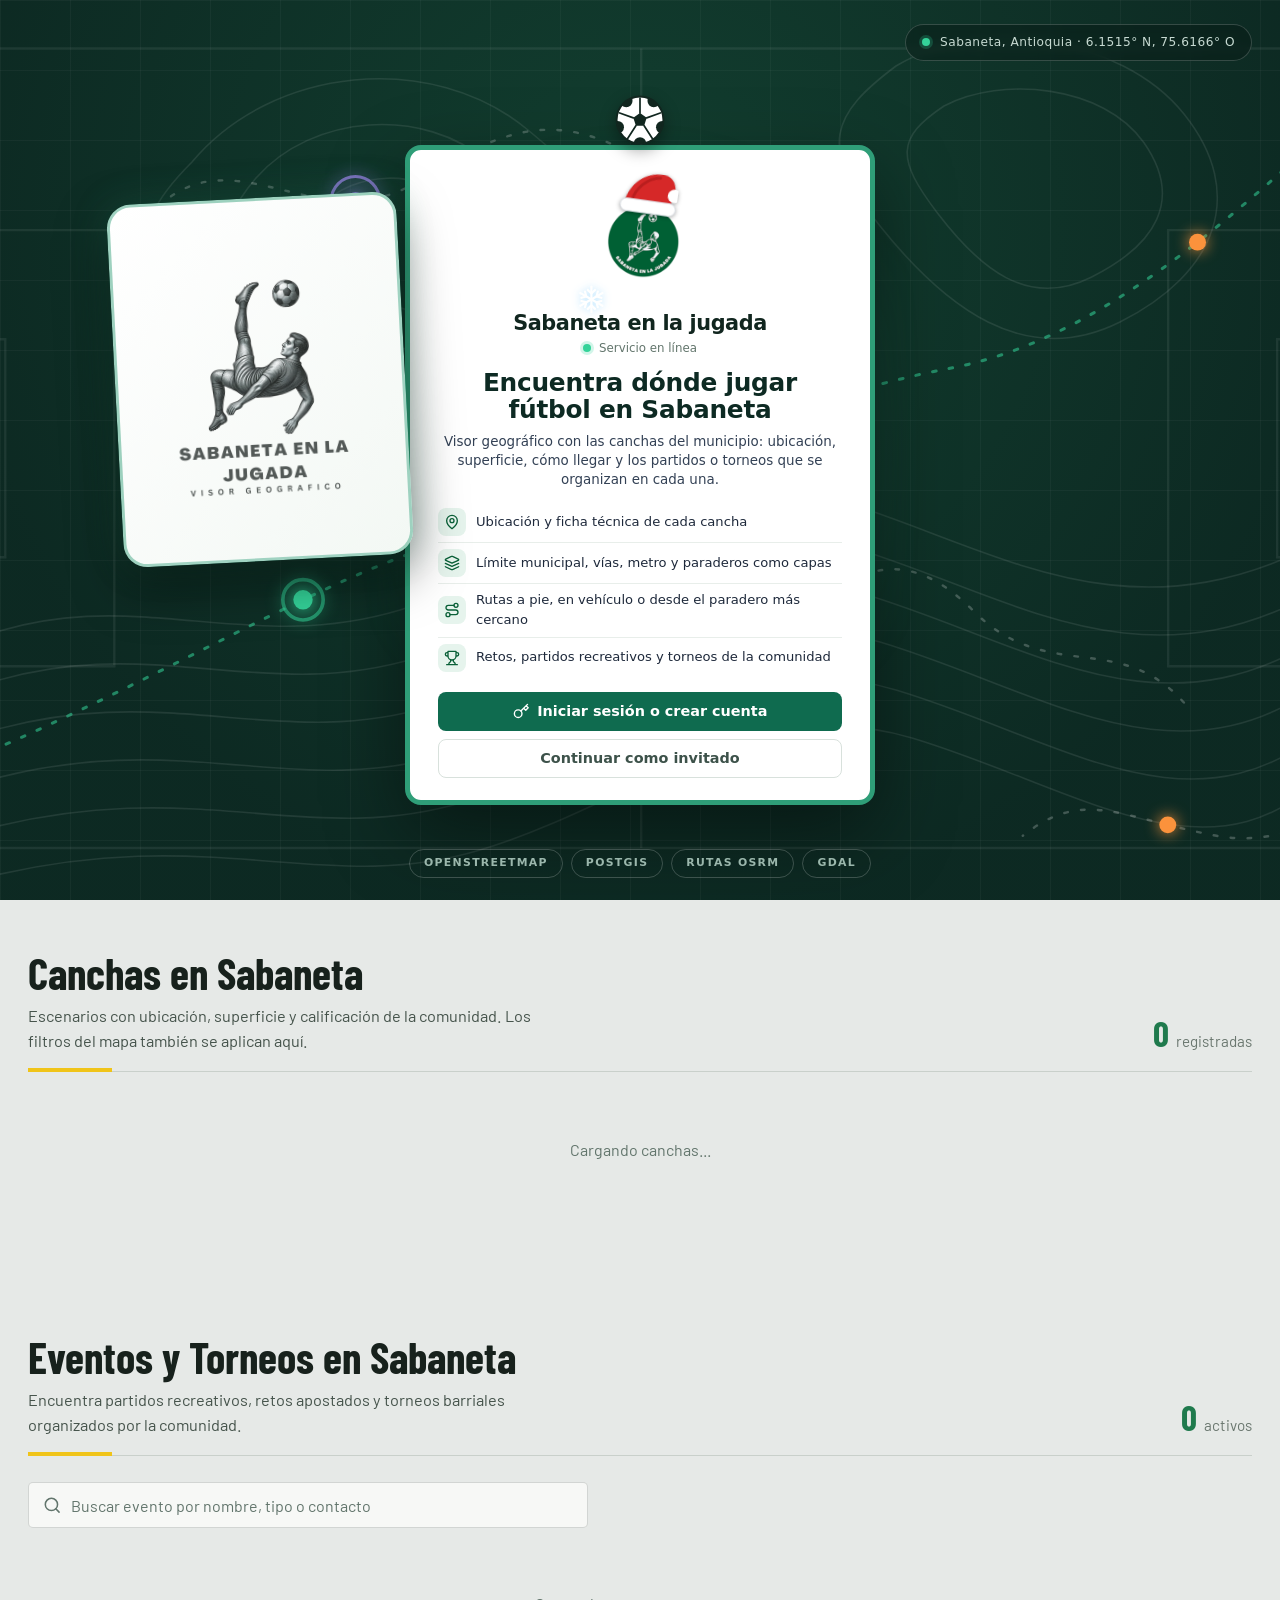
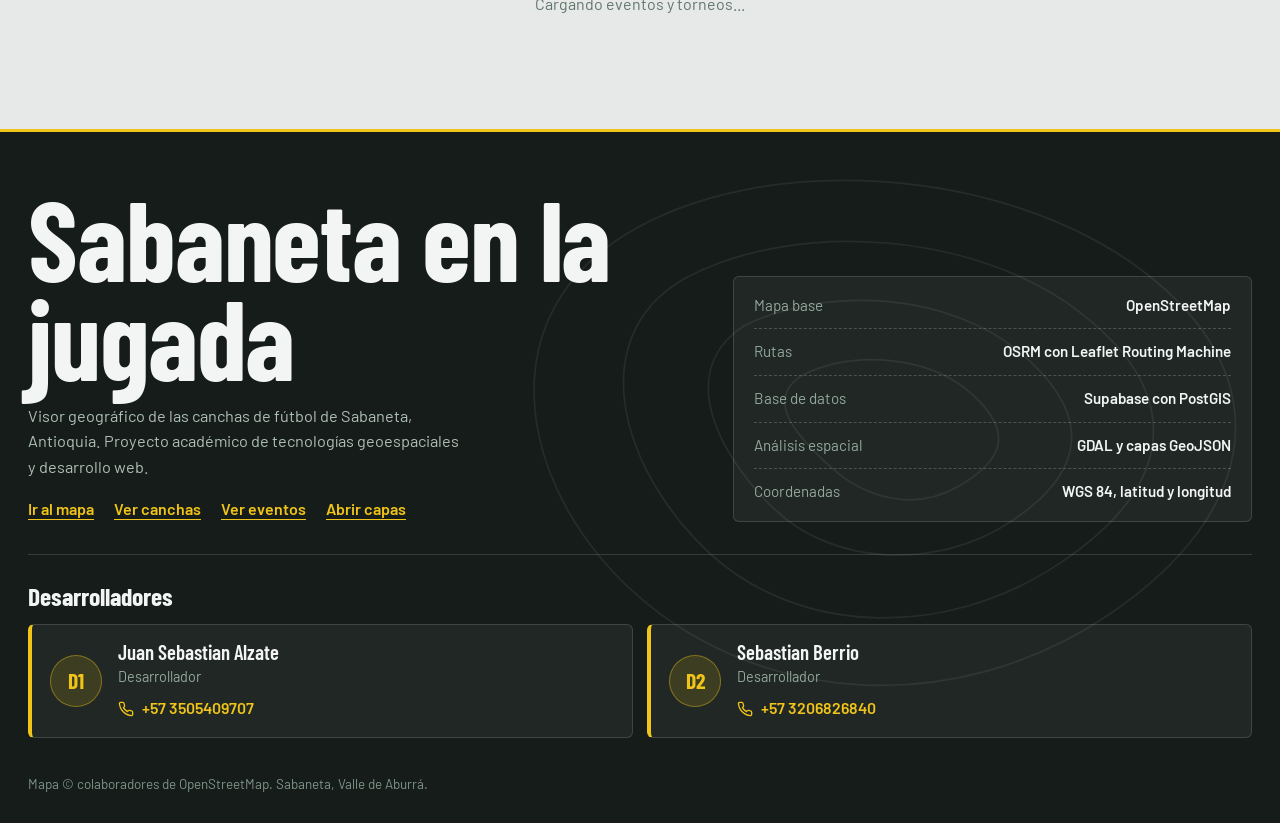
==== index.html @ fee19218 "Merge remote-tracking branch 'origin/main'" ====
<!DOCTYPE html>
<html lang="es">

<head>
    <meta charset="UTF-8">
    <meta name="viewport" content="width=device-width, initial-scale=1.0">
    <title>Sabaneta en la jugada | Visor geográfico de canchas de fútbol en Sabaneta</title>
    <meta name="description"
        content="Sabaneta en la jugada: visor geográfico para encontrar canchas de fútbol en Sabaneta, con ubicación, superficie, rutas de acceso, eventos y torneos.">
    <meta name="theme-color" content="#0d2a23">
    <link rel="icon" href="img/favicon.ico" sizes="any" />

    <!-- Tipografía -->
    <link rel="preconnect" href="https://fonts.googleapis.com">
    <link rel="preconnect" href="https://fonts.gstatic.com" crossorigin>
    <link
        href="https://fonts.googleapis.com/css2?family=Barlow+Condensed:wght@600;700;800&family=Barlow:wght@400;500;600;700&display=swap"
        rel="stylesheet">

    <!-- Leaflet CSS -->
    <link rel="stylesheet" href="https://unpkg.com/leaflet@1.9.4/dist/leaflet.css" />
    <!-- Leaflet Routing Machine CSS -->
    <link rel="stylesheet" href="https://unpkg.com/leaflet-routing-machine@latest/dist/leaflet-routing-machine.css" />
    <link rel="stylesheet" href="styles.css">
    <!-- Estilos del nuevo acceso, logo y nombre (se carga después para sobrescribir) -->
    <link rel="stylesheet" href="styles-login.css">
    <link rel="stylesheet" href="styles-interfaz.css">
    <link rel="stylesheet" href="styles-admin.css">
    <link rel="stylesheet" href="styles-navidad.css">
    <link rel="stylesheet" href="styles-navidad-panel.css">
</head>

<body>

    <!-- Sprite de iconos (se usan con <svg class="icon"><use href="#i-..."/></svg>) -->
    <svg xmlns="http://www.w3.org/2000/svg" width="0" height="0" style="position:absolute" aria-hidden="true"
        focusable="false">
        <defs>
            <symbol id="i-search" viewBox="0 0 24 24">
                <circle cx="11" cy="11" r="8" />
                <path d="m21 21-4.3-4.3" />
            </symbol>
            <symbol id="i-sliders" viewBox="0 0 24 24">
                <path d="M21 4h-7M10 4H3M21 12h-9M8 12H3M21 20h-5M12 20H3M14 2v4M8 10v4M16 18v4" />
            </symbol>
            <symbol id="i-layers" viewBox="0 0 24 24">
                <path
                    d="m12.83 2.18a2 2 0 0 0-1.66 0L2.6 6.08a1 1 0 0 0 0 1.83l8.58 3.91a2 2 0 0 0 1.66 0l8.58-3.9a1 1 0 0 0 0-1.83Z" />
                <path d="m22 17.65-9.17 4.16a2 2 0 0 1-1.66 0L2 17.65" />
                <path d="m22 12.65-9.17 4.16a2 2 0 0 1-1.66 0L2 12.65" />
            </symbol>
            <symbol id="i-pin" viewBox="0 0 24 24">
                <path d="M20 10c0 6-8 12-8 12s-8-6-8-12a8 8 0 0 1 16 0Z" />
                <circle cx="12" cy="10" r="3" />
            </symbol>
            <symbol id="i-star" viewBox="0 0 24 24">
                <path
                    d="m12 2 3.09 6.26L22 9.27l-5 4.87 1.18 6.88L12 17.77l-6.18 3.25L7 14.14 2 9.27l6.91-1.01L12 2Z" />
            </symbol>
            <symbol id="i-x" viewBox="0 0 24 24">
                <path d="M18 6 6 18M6 6l12 12" />
            </symbol>
            <symbol id="i-chevron" viewBox="0 0 24 24">
                <path d="m6 9 6 6 6-6" />
            </symbol>
            <symbol id="i-target" viewBox="0 0 24 24">
                <circle cx="12" cy="12" r="10" />
                <circle cx="12" cy="12" r="6" />
                <circle cx="12" cy="12" r="2" />
            </symbol>
            <symbol id="i-shield" viewBox="0 0 24 24">
                <path
                    d="M20 13c0 5-3.5 7.5-7.66 8.95a1 1 0 0 1-.67-.01C7.5 20.5 4 18 4 13V6a1 1 0 0 1 1-1c2 0 4.5-1.2 6.24-2.72a1.17 1.17 0 0 1 1.52 0C14.51 3.81 17 5 19 5a1 1 0 0 1 1 1z" />
            </symbol>
            <symbol id="i-trophy" viewBox="0 0 24 24">
                <path
                    d="M6 9H4.5a2.5 2.5 0 0 1 0-5H6M18 9h1.5a2.5 2.5 0 0 0 0-5H18M4 22h16M10 14.66V17c0 .55-.47.98-.97 1.21C7.85 18.75 7 20.24 7 22M14 14.66V17c0 .55.47.98.97 1.21C16.15 18.75 17 20.24 17 22M18 2H6v7a6 6 0 0 0 12 0V2Z" />
            </symbol>
            <symbol id="i-users" viewBox="0 0 24 24">
                <path d="M16 21v-2a4 4 0 0 0-4-4H6a4 4 0 0 0-4 4v2" />
                <circle cx="9" cy="7" r="4" />
                <path d="M22 21v-2a4 4 0 0 0-3-3.87M16 3.13a4 4 0 0 1 0 7.75" />
            </symbol>
            <symbol id="i-route" viewBox="0 0 24 24">
                <circle cx="6" cy="19" r="3" />
                <path d="M9 19h8.5a3.5 3.5 0 0 0 0-7h-11a3.5 3.5 0 0 1 0-7H15" />
                <circle cx="18" cy="5" r="3" />
            </symbol>
            <symbol id="i-bus" viewBox="0 0 24 24">
                <path
                    d="M8 6v6M15 6v6M2 12h19.6M18 18h3s.5-1.7.8-2.8c.1-.4.2-.8.2-1.2 0-.4-.1-.8-.2-1.2l-1.4-5C20.1 6.8 19.1 6 18 6H4a2 2 0 0 0-2 2v10h3" />
                <circle cx="7" cy="18" r="2" />
                <path d="M9 18h5" />
                <circle cx="16" cy="18" r="2" />
            </symbol>
            <symbol id="i-metro" viewBox="0 0 24 24">
                <rect width="16" height="16" x="4" y="3" rx="2" />
                <path d="M4 11h16M12 3v8M8 19l-2 3M18 22l-2-3M8 15h.01M16 15h.01" />
            </symbol>
            <symbol id="i-chart" viewBox="0 0 24 24">
                <path d="M3 3v16a2 2 0 0 0 2 2h16" />
                <path d="M18 17V9M13 17V5M8 17v-3" />
            </symbol>
            <symbol id="i-road" viewBox="0 0 24 24">
                <path d="M4 22 8 2M20 22 16 2M12 6v2M12 12v2M12 18v2" />
            </symbol>
            <symbol id="i-polygon" viewBox="0 0 24 24">
                <path d="M12 2.5 21 9l-3.5 11.5h-11L3 9z" />
            </symbol>
            <symbol id="i-key" viewBox="0 0 24 24">
                <circle cx="7.5" cy="15.5" r="5.5" />
                <path d="m21 2-9.6 9.6M15.5 7.5l3 3L22 7l-3-3" />
            </symbol>
            <symbol id="i-image" viewBox="0 0 24 24">
                <rect width="18" height="18" x="3" y="3" rx="2" />
                <circle cx="9" cy="9" r="2" />
                <path d="m21 15-3.09-3.09a2 2 0 0 0-2.82 0L6 21" />
            </symbol>
            <symbol id="i-refresh" viewBox="0 0 24 24">
                <path
                    d="M3 12a9 9 0 0 1 9-9 9.75 9.75 0 0 1 6.74 2.74L21 8M21 3v5h-5M21 12a9 9 0 0 1-9 9 9.75 9.75 0 0 1-6.74-2.74L3 16M8 16H3v5" />
            </symbol>
            <symbol id="i-plus" viewBox="0 0 24 24">
                <path d="M5 12h14M12 5v14" />
            </symbol>
            <symbol id="i-check" viewBox="0 0 24 24">
                <path d="M20 6 9 17l-5-5" />
            </symbol>
        </defs>
    </svg>

    <!-- ============ PANTALLA DE BIENVENIDA Y ACCESO ============ -->
    <div id="intro-overlay" class="intro-overlay">
        <svg class="intro-contours" viewBox="0 0 800 600" preserveAspectRatio="xMidYMid slice" aria-hidden="true">
            <g fill="none" stroke="currentColor" stroke-width="1">
                <path d="M-20 420C80 380 150 430 250 400S420 300 520 330 700 420 820 360" />
                <path d="M-20 450C90 410 160 460 260 430S430 330 530 360 710 450 820 390" />
                <path d="M-20 480C100 440 170 490 270 460S440 360 540 390 720 480 820 420" />
                <path d="M-20 510C110 470 180 520 280 490S450 390 550 420 730 510 820 450" />
                <path d="M-20 540C120 500 190 550 290 520S460 420 560 450 740 540 820 480" />
                <path d="M-20 570C130 530 200 580 300 550S470 450 570 480 750 570 820 510" />
                <path d="M120 120C170 60 270 50 330 100S430 190 380 240 230 270 160 230 70 170 120 120Z" />
                <path d="M160 130C195 90 265 85 305 120S375 185 340 220 240 240 190 212 130 165 160 130Z" />
                <path d="M200 148C222 125 262 124 285 146S325 186 305 205 250 215 222 198 180 170 200 148Z" />
                <path d="M560 60C610 30 700 40 740 90S760 190 700 220 590 210 550 160 520 90 560 60Z" />
                <path d="M590 85C626 66 690 72 715 108S722 172 682 192 612 186 586 152 560 105 590 85Z" />
            </g>
        </svg>

        <!-- Cancha + rutas animadas -->
        <svg class="intro-map" viewBox="0 0 1568 743" preserveAspectRatio="xMidYMid slice" aria-hidden="true">
            <!-- Marcas de la cancha -->
            <g class="pitch" fill="none" stroke="rgba(255,255,255,.07)" stroke-width="2">
                <rect x="190" y="40" width="1190" height="660" rx="6" />
                <path d="M785 40V700" />
                <circle cx="785" cy="370" r="110" />
                <circle cx="785" cy="370" r="4" fill="rgba(255,255,255,.1)" />
                <path d="M190 190H350V550H190M1380 190H1220V550H1380" />
                <path d="M190 280H260V460H190M1380 280H1310V460H1380" />
            </g>

            <!-- Rutas punteadas (el guion "corre") -->
            <g class="routes" fill="none" stroke-linecap="round">
                <path id="ruta-a" class="ruta" d="M222 631C380 565 500 490 600 455S900 330 1040 304S1300 150 1386 79" />
                <path id="ruta-b" class="ruta ruta--tenue" d="M386 171C450 110 520 200 600 150S720 90 800 140" />
                <path id="ruta-c" class="ruta ruta--tenue" d="M1233 580C1180 520 1120 565 1060 505S960 470 900 520" />
                <path id="ruta-d" class="ruta ruta--tenue" d="M1478 672C1400 630 1340 705 1260 690S1150 650 1100 690" />
            </g>

            <!-- Puntos móviles -->
            <!-- Verde: recorre toda la ruta A, ida y vuelta -->
            <g class="punto" style="--c:#34d399">
                <circle class="punto__aro" r="14" fill="none" stroke="var(--c)" stroke-width="3">
                    <animate attributeName="r" values="12;24;12" dur="2.4s" repeatCount="indefinite" />
                    <animate attributeName="opacity" values=".9;0;.9" dur="2.4s" repeatCount="indefinite" />
                </circle>
                <circle r="8" fill="var(--c)" />
                <animateMotion dur="16s" repeatCount="indefinite" calcMode="linear" keyPoints="0;1;0" keyTimes="0;.5;1">
                    <mpath href="#ruta-a" />
                </animateMotion>
            </g>

            <!-- Naranja sobre la ruta A (tramo medio) -->
            <g class="punto" style="--c:#fb923c">
                <circle r="7" fill="var(--c)" />
                <animateMotion dur="11s" begin="-4s" repeatCount="indefinite" calcMode="linear"
                    keyPoints="0.35;0.9;0.35" keyTimes="0;.5;1">
                    <mpath href="#ruta-a" />
                </animateMotion>
            </g>

            <!-- Verde final de la ruta A -->
            <g class="punto" style="--c:#34d399">
                <circle r="7" fill="var(--c)" />
                <animateMotion dur="9s" begin="-2s" repeatCount="indefinite" calcMode="linear" keyPoints="0.8;1;0.8"
                    keyTimes="0;.5;1">
                    <mpath href="#ruta-a" />
                </animateMotion>
            </g>

            <!-- Morado -->
            <g class="punto" style="--c:#a78bfa">
                <circle class="punto__aro" r="20" fill="none" stroke="var(--c)" stroke-width="2.5" opacity=".7" />
                <circle r="7" fill="var(--c)" />
                <animateMotion dur="10s" repeatCount="indefinite" calcMode="linear" keyPoints="0;1;0" keyTimes="0;.5;1">
                    <mpath href="#ruta-b" />
                </animateMotion>
            </g>

            <!-- Azul -->
            <g class="punto" style="--c:#60a5fa">
                <circle r="7" fill="var(--c)" />
                <animateMotion dur="9s" begin="-3s" repeatCount="indefinite" calcMode="linear" keyPoints="0;1;0"
                    keyTimes="0;.5;1">
                    <mpath href="#ruta-c" />
                </animateMotion>
            </g>

            <!-- Naranja esquina inferior derecha -->
            <g class="punto" style="--c:#fb923c">
                <circle r="7" fill="var(--c)" />
                <animateMotion dur="12s" begin="-6s" repeatCount="indefinite" calcMode="linear" keyPoints="0;1;0"
                    keyTimes="0;.5;1">
                    <mpath href="#ruta-d" />
                </animateMotion>
            </g>
        </svg>

        <!-- Píldora de coordenadas (arriba a la derecha) -->
        <div class="intro-geo">
            <span class="status-dot"></span>
            Sabaneta, Antioquia · 6.1515° N, 75.6166° O
        </div>

        <!-- Chips inferiores -->
        <ul class="intro-chips" aria-label="Tecnologías">
            <li>OpenStreetMap</li>
            <li>PostGIS</li>
            <li>Rutas OSRM</li>
            <li>GDAL</li>
        </ul>

        <!-- Banner arriba a la izquierda (donde Buen Comienzo pone su rótulo) -->
        <div class="intro-banner">
            <img src="img/Sabaneta-en-la-Jugada.png" alt="Sabaneta en la jugada, visor geográfico">
        </div>

        <div class="intro-stage">
            <!-- Balón que rebota todo el tiempo sobre la tarjeta -->
            <div class="intro-balon" aria-hidden="true">
                <svg viewBox="0 0 64 64" class="intro-balon__svg">
                    <defs>
                        <clipPath id="balon-clip">
                            <circle cx="32" cy="32" r="30" />
                        </clipPath>
                    </defs>
                    <circle cx="32" cy="32" r="30" fill="#ffffff" />
                    <g clip-path="url(#balon-clip)" fill="#11261f">
                        <polygon points="32,23 40.56,29.22 37.29,39.28 26.71,39.28 23.44,29.22" />
                        <circle cx="32" cy="62" r="8" />
                        <circle cx="60.5" cy="41.3" r="8" />
                        <circle cx="3.5" cy="41.3" r="8" />
                        <circle cx="14.4" cy="7.7" r="8" />
                        <circle cx="49.6" cy="7.7" r="8" />
                    </g>
                    <g stroke="#11261f" stroke-width="2.2" stroke-linecap="round">
                        <path d="M32 23V4M40.56 29.22 58 23M37.29 39.28 48 56M26.71 39.28 16 56M23.44 29.22 6 23" />
                    </g>
                    <circle cx="32" cy="32" r="30" fill="none" stroke="#11261f" stroke-width="2.5" />
                </svg>
            </div>

            <div class="intro-card" role="dialog" aria-modal="true" aria-labelledby="intro-titulo">
                <div class="intro-brand">
                    <span class="brand-logo brand-logo--lg" aria-hidden="true">
                        <img src="img/logo.png" alt="">
                    </span>
                    <span class="intro-brand__name">Sabaneta en la jugada</span>
                    <span class="intro-status"><span class="status-dot"></span>Servicio en línea</span>
                </div>

                <h1 id="intro-titulo" class="intro-titulo">Encuentra dónde jugar fútbol en Sabaneta</h1>

                <p class="intro-descripcion">
                    Visor geográfico con las canchas del municipio: ubicación, superficie, cómo llegar y los partidos o
                    torneos que se organizan en cada una.
                </p>

                <ul class="intro-caracteristicas">
                    <li class="caract-item"><svg class="icon">
                            <use href="#i-pin" />
                        </svg><span>Ubicación y ficha técnica de cada cancha</span></li>
                    <li class="caract-item"><svg class="icon">
                            <use href="#i-layers" />
                        </svg><span>Límite municipal, vías, metro y paraderos como capas</span></li>
                    <li class="caract-item"><svg class="icon">
                            <use href="#i-route" />
                        </svg><span>Rutas a pie, en vehículo o desde el paradero más cercano</span></li>
                    <li class="caract-item"><svg class="icon">
                            <use href="#i-trophy" />
                        </svg><span>Retos, partidos recreativos y torneos de la comunidad</span></li>
                </ul>

                <div class="intro-acciones">
                    <button type="button" id="btn-abrir-auth" class="btn btn--primary btn--lg">
                        <svg class="icon">
                            <use href="#i-key" />
                        </svg>
                        Iniciar sesión o crear cuenta
                    </button>
                    <button type="button" id="btn-invitado" class="btn btn--ghost btn--lg">
                        Continuar como invitado
                    </button>
                </div>
            </div>
        </div>
    </div>

    <!-- ============ MODAL DE AUTENTICACIÓN ============ -->
    <div id="modal-auth" class="modal-overlay oculto">
        <div class="modal-content modal-content--sm" role="dialog" aria-modal="true" aria-labelledby="auth-titulo">
            <button type="button" id="btn-cerrar-auth" class="modal-cerrar" aria-label="Cerrar">
                <svg class="icon">
                    <use href="#i-x" />
                </svg>
            </button>

            <h3 id="auth-titulo" class="modal-titulo">Acceso a la plataforma</h3>
            <p class="modal-subtexto">Ingresa con tu cuenta o crea una nueva para publicar eventos y calificar canchas.
            </p>

            <div class="tabs" role="tablist">
                <button type="button" id="tab-login" class="tab is-active" role="tab">Iniciar sesión</button>
                <button type="button" id="tab-register" class="tab" role="tab">Crear cuenta</button>
            </div>

            <form id="form-auth" class="form-stack">
                <!-- Solo se muestran al crear cuenta -->
                <div class="solo-registro oculto">
                    <div class="grupo-campo">
                        <label for="auth-nombre">Nombres</label>
                        <input type="text" id="auth-nombre" class="input-reserva" placeholder="Ej: Juan Sebastián"
                            autocomplete="given-name" />
                    </div>
                    <div class="grupo-campo">
                        <label for="auth-apellidos">Apellidos</label>
                        <input type="text" id="auth-apellidos" class="input-reserva" placeholder="Ej: Alzate Gómez"
                            autocomplete="family-name" />
                    </div>
                    <div class="grupo-campo">
                        <label for="auth-telefono">Número de celular</label>
                        <input type="tel" id="auth-telefono" class="input-reserva" placeholder="Ej: 3001234567"
                            inputmode="tel" autocomplete="tel" />
                    </div>
                </div>

                <div class="grupo-campo">
                    <label for="auth-email">Correo electrónico</label>
                    <input type="email" id="auth-email" class="input-reserva" placeholder="nombre@correo.com"
                        autocomplete="email" required />
                </div>
                <div class="grupo-campo">
                    <label for="auth-password">Contraseña</label>
                    <input type="password" id="auth-password" class="input-reserva" placeholder="Mínimo 6 caracteres"
                        autocomplete="current-password" required />
                </div>
                <div class="grupo-campo solo-registro oculto">
                    <label for="auth-password2">Confirmar contraseña</label>
                    <input type="password" id="auth-password2" class="input-reserva"
                        placeholder="Repite la contraseña" autocomplete="new-password" />
                </div>

                <button type="submit" id="btn-submit-auth" class="btn btn--primary btn--block">
                    <span id="btn-auth-text">INGRESAR AL VISOR</span>
                </button>

                <p id="auth-mensaje" class="form-mensaje" role="status"></p>
            </form>
        </div>
    </div>

    <!-- ============ CABECERA ============ -->
    <header class="app-header">
        <a class="brand" href="#mapa" aria-label="Sabaneta en la jugada, ir al mapa">
            <span class="brand-logo" aria-hidden="true">
                <img src="img/logo.png" alt="">
            </span>
            <span class="brand-copy">
                <strong>Sabaneta en la jugada</strong>
                <small>Visor geográfico de canchas</small>
            </span>
        </a>

        <nav id="main-nav" class="main-nav" aria-label="Navegación principal">
            <a href="#mapa" class="nav-link active" data-section="mapa">Mapa</a>
            <a href="#canchas" class="nav-link" data-section="canchas">Canchas</a>
            <a href="#eventos" class="nav-link" data-section="eventos">Eventos</a>
            <a href="#mapa" class="nav-link" data-open="capas">Capas GIS</a>
            <a href="#app-footer" class="nav-link" data-section="app-footer">Proyecto</a>
            <span id="nav-sesion" class="nav-sesion" hidden></span>
        </nav>

        <div class="header-actions">
            <div class="header-status" title="Conexión con la base de datos geográfica">
                <span class="status-indicator"></span>
                <span>Servicio geográfico</span>
            </div>
            <!-- Aquí se inserta el enlace a administración cuando el usuario es admin -->
            <div id="header-acciones" class="header-slot"></div>
        </div>

        <!-- Botón de menú (solo visible en tableta y móvil) -->
        <button type="button" id="btn-menu" class="menu-toggle" aria-label="Abrir menú" aria-expanded="false"
            aria-controls="main-nav">
            <span class="menu-toggle__bars" aria-hidden="true"><i></i><i></i><i></i></span>
        </button>
    </header>

    <main>
        <!-- ============ ÁREA DE MAPA ============ -->
        <section id="mapa" class="workspace" aria-label="Mapa interactivo de canchas">
            <div id="map" class="mapa-container"></div>

            <div class="map-ui">
                <!-- Búsqueda + filtros -->
                <div class="map-ui__left">
                    <div class="searchbar" role="search">
                        <svg class="icon searchbar__icon">
                            <use href="#i-search" />
                        </svg>
                        <input type="search" id="buscador-canchas" class="input-filtro"
                            placeholder="Buscar cancha por nombre" aria-label="Buscar cancha por nombre"
                            autocomplete="off">
                        <button type="button" id="btn-toggle-filtros" class="searchbar__btn" aria-expanded="false"
                            aria-controls="panel-filtros">
                            <svg class="icon">
                                <use href="#i-sliders" />
                            </svg>
                            <span>Filtros</span>
                            <span id="filtros-activos-badge" class="badge oculto">0</span>
                        </button>
                    </div>

                    <div id="panel-filtros" class="popover oculto" role="group" aria-label="Filtros de canchas">
                        <div class="popover__head">
                            <h2>Filtros</h2>
                            <button type="button" id="btn-limpiar-filtros" class="link-btn">Limpiar todo</button>
                        </div>

                        <div class="popover__body">
                            <div class="field-group">
                                <span class="field-label">Barrio</span>
                                <div class="custom-select-wrapper" id="wrapper-barrio">
                                    <div class="custom-select" id="select-barrio-trigger" role="button" tabindex="0"
                                        aria-haspopup="listbox">
                                        <span id="select-barrio-texto">Todos los barrios</span>
                                        <svg class="icon select-flecha">
                                            <use href="#i-chevron" />
                                        </svg>
                                    </div>
                                    <div class="custom-options" id="select-barrio-opciones" role="listbox">
                                        <div class="custom-option" data-value="">Todos los barrios</div>
                                    </div>
                                </div>
                            </div>

                            <div class="field-group">
                                <label class="field-label" for="select-orden-estrellas">Ordenar por calificación</label>
                                <select id="select-orden-estrellas" class="select-nativo">
                                    <option value="">Sin ordenar</option>
                                    <option value="mayor">De mayor a menor</option>
                                    <option value="menor">De menor a mayor</option>
                                </select>
                            </div>

                            <div class="field-group">
                                <span class="field-label">Mis canchas</span>
                                <label class="check">
                                    <input type="checkbox" id="filtro-favoritos">
                                    <span>Solo mis favoritas</span>
                                </label>
                            </div>

                            <div class="field-group">
                                <span class="field-label">Comunidad y eventos</span>
                                <label class="check">
                                    <input type="checkbox" id="filtro-retos">
                                    <span>Retos y apostados <small>buscan rival</small></span>
                                </label>
                                <label class="check">
                                    <input type="checkbox" id="filtro-recreativos">
                                    <span>Partidos recreativos</span>
                                </label>
                                <label class="check">
                                    <input type="checkbox" id="filtro-faltan-jugadores">
                                    <span>Faltan jugadores</span>
                                </label>
                                <label class="check">
                                    <input type="checkbox" id="filtro-torneos">
                                    <span>Torneos activos</span>
                                </label>
                                <label class="check check--separated">
                                    <input type="checkbox" id="filtro-modo-espectador">
                                    <span>Ver próximos eventos <small>modo espectador</small></span>
                                </label>
                            </div>
                        </div>
                    </div>
                </div>

                <!-- Capas -->
                <div class="map-ui__right">
                    <button type="button" id="btn-toggle-capas" class="fab-btn" aria-expanded="false"
                        aria-controls="panel-capas">
                        <svg class="icon">
                            <use href="#i-layers" />
                        </svg>
                        <span>Capas</span>
                    </button>

                    <div id="panel-capas" class="popover popover--right oculto" role="group"
                        aria-label="Capas del mapa">
                        <div class="popover__head">
                            <h2>Capas del mapa</h2>
                        </div>

                        <div class="popover__body">
                            <label class="layer-row">
                                <span class="layer-icon" style="--c:#ef4444"><svg class="icon">
                                        <use href="#i-polygon" />
                                    </svg></span>
                                <span class="layer-name">Límite municipal</span>
                                <input type="checkbox" id="toggle-limite" class="switch" checked>
                            </label>
                            <label class="layer-row">
                                <span class="layer-icon" style="--c:#d97706"><svg class="icon">
                                        <use href="#i-road" />
                                    </svg></span>
                                <span class="layer-name">Vías y calles</span>
                                <input type="checkbox" id="toggle-vias" class="switch" checked>
                            </label>
                            <label class="layer-row">
                                <span class="layer-icon" style="--c:#9333ea"><svg class="icon">
                                        <use href="#i-chart" />
                                    </svg></span>
                                <span class="layer-name">Análisis espacial</span>
                                <input type="checkbox" id="toggle-gdal" class="switch" checked>
                            </label>
                            <label class="layer-row">
                                <span class="layer-icon" style="--c:#ea580c"><svg class="icon">
                                        <use href="#i-metro" />
                                    </svg></span>
                                <span class="layer-name">Estaciones del metro</span>
                                <input type="checkbox" id="toggle-metro" class="switch" checked>
                            </label>
                            <label class="layer-row">
                                <span class="layer-icon" style="--c:#2563eb"><svg class="icon">
                                        <use href="#i-bus" />
                                    </svg></span>
                                <span class="layer-name">Paraderos de buses</span>
                                <input type="checkbox" id="toggle-paraderos" class="switch" checked>
                            </label>

                            <button id="btn-toggle-enfoque" type="button" class="btn btn--secondary btn--block">
                                <svg class="icon">
                                    <use href="#i-target" />
                                </svg>
                                <span id="btn-enfoque-texto">Enfocar Sabaneta</span>
                            </button>

                            <div class="legend">
                                <span class="field-label">Superficie de la cancha</span>
                                <ul>
                                    <li><span class="legend__dot" style="--c:#10b981"></span>Sintética o grama natural
                                    </li>
                                    <li><span class="legend__dot" style="--c:#6366f1"></span>Pavimentada</li>
                                    <li><span class="legend__dot" style="--c:#f59e0b"></span>Otra o sin dato</li>
                                </ul>
                            </div>
                        </div>
                    </div>
                </div>

                <!-- Coordenadas del último clic -->
                <div class="map-ui__bottom">
                    <div id="coordenadas" class="coordenadas-footer" title="Coordenadas del último clic en el mapa">
                        Lat: 0.00000, Lng: 0.00000</div>
                </div>
            </div>
        </section>

        <!-- ============ INDICADORES ============ -->
        <section class="kpi-band" aria-label="Indicadores">
            <div id="panel-estadisticas" class="panel-estadisticas">
                <span class="kpi-loading">Cargando estadísticas...</span>
            </div>
        </section>

        <!-- ============ LISTADO DE CANCHAS ============ -->
        <section id="canchas" class="section">
            <div class="section__head">
                <div>
                    <h2>Canchas en Sabaneta</h2>
                    <p>Escenarios con ubicación, superficie y calificación de la comunidad. Los filtros del mapa también
                        se aplican aquí.</p>
                </div>
                <span class="count-pill"><b id="contador-total">0</b> registradas</span>
            </div>

            <div id="contenedor-lista-canchas" class="lista-canchas">
                <p class="cargando-texto">Cargando canchas...</p>
            </div>
        </section>

        <!-- ============ SECCIÓN DE EVENTOS Y TORNEOS ============ -->
        <section id="eventos" class="section">
            <div class="section__head">
                <div>
                    <h2>Eventos y Torneos en Sabaneta</h2>
                    <p>Encuentra partidos recreativos, retos apostados y torneos barriales organizados por la comunidad.
                    </p>
                </div>
                <span class="count-pill"><b id="contador-total-eventos">0</b> activos</span>
            </div>

            <div class="searchbar" role="search" style="margin-bottom: 1.5rem;">
                <svg class="icon searchbar__icon">
                    <use href="#i-search" />
                </svg>
                <input type="search" id="buscador-eventos" class="input-filtro"
                    placeholder="Buscar evento por nombre, tipo o contacto" aria-label="Buscar evento"
                    autocomplete="off">
            </div>

            <div id="contenedor-lista-eventos-global" class="lista-canchas">
                <p class="cargando-texto">Cargando eventos y torneos...</p>
            </div>
        </section>
    </main>

    <!-- ============ PIE DE PÁGINA ============ -->
    <footer id="app-footer" class="app-footer">
        <svg class="footer-contours" viewBox="0 0 800 400" preserveAspectRatio="xMaxYMid slice" aria-hidden="true">
            <g fill="none" stroke="currentColor" stroke-width="1">
                <path d="M420 60C500 10 640 20 720 80S790 220 700 280 500 330 430 270 340 110 420 60Z" />
                <path d="M455 85C520 50 625 58 685 105S740 205 672 250 520 290 470 244 395 120 455 85Z" />
                <path d="M490 112C540 88 610 94 650 128S690 195 645 225 540 250 507 218 450 138 490 112Z" />
                <path d="M525 140C555 126 598 130 622 152S640 190 614 205 560 212 540 194 500 154 525 140Z" />
            </g>
        </svg>

        <div class="footer-inner">
            <div class="footer-lead">
                <p class="footer-wordmark">Sabaneta en la jugada</p>
                <p class="footer-lead__text">Visor geográfico de las canchas de fútbol de Sabaneta, Antioquia. Proyecto
                    académico
                    de tecnologías geoespaciales y desarrollo web.</p>
                <nav class="footer-links" aria-label="Atajos">
                    <a href="#mapa">Ir al mapa</a>
                    <a href="#canchas">Ver canchas</a>
                    <a href="#eventos">Ver eventos</a>
                    <a href="#mapa" data-open="capas">Abrir capas</a>
                </nav>
            </div>

            <dl class="footer-meta">
                <div>
                    <dt>Mapa base</dt>
                    <dd>OpenStreetMap</dd>
                </div>
                <div>
                    <dt>Rutas</dt>
                    <dd>OSRM con Leaflet Routing Machine</dd>
                </div>
                <div>
                    <dt>Base de datos</dt>
                    <dd>Supabase con PostGIS</dd>
                </div>
                <div>
                    <dt>Análisis espacial</dt>
                    <dd>GDAL y capas GeoJSON</dd>
                </div>
                <div>
                    <dt>Coordenadas</dt>
                    <dd>WGS 84, latitud y longitud</dd>
                </div>
            </dl>
        </div>

        <!-- Desarrolladores -->
        <section class="footer-devs" aria-labelledby="devs-titulo">
            <h2 id="devs-titulo" class="footer-devs__titulo">Desarrolladores</h2>
            <ul class="footer-devs__lista">
                <li class="dev-card">
                    <span class="dev-card__inicial" aria-hidden="true">D1</span>
                    <div class="dev-card__info">
                        <strong class="dev-card__nombre">Juan Sebastian Alzate</strong>
                        <span class="dev-card__rol">Desarrollador</span>
                        <a class="dev-card__tel">
                            <svg class="icon" viewBox="0 0 24 24" aria-hidden="true">
                                <path
                                    d="M22 16.92v3a2 2 0 0 1-2.18 2 19.79 19.79 0 0 1-8.63-3.07 19.5 19.5 0 0 1-6-6 19.79 19.79 0 0 1-3.07-8.67A2 2 0 0 1 4.11 2h3a2 2 0 0 1 2 1.72c.13.96.36 1.9.7 2.81a2 2 0 0 1-.45 2.11L8.09 9.91a16 16 0 0 0 6 6l1.27-1.27a2 2 0 0 1 2.11-.45c.91.34 1.85.57 2.81.7A2 2 0 0 1 22 16.92z" />
                            </svg>
                            +57 3505409707
                        </a>
                    </div>
                </li>
                <li class="dev-card">
                    <span class="dev-card__inicial" aria-hidden="true">D2</span>
                    <div class="dev-card__info">
                        <strong class="dev-card__nombre">Sebastian Berrio</strong>
                        <span class="dev-card__rol">Desarrollador</span>
                        <a class="dev-card__tel">
                            <svg class="icon" viewBox="0 0 24 24" aria-hidden="true">
                                <path
                                    d="M22 16.92v3a2 2 0 0 1-2.18 2 19.79 19.79 0 0 1-8.63-3.07 19.5 19.5 0 0 1-6-6 19.79 19.79 0 0 1-3.07-8.67A2 2 0 0 1 4.11 2h3a2 2 0 0 1 2 1.72c.13.96.36 1.9.7 2.81a2 2 0 0 1-.45 2.11L8.09 9.91a16 16 0 0 0 6 6l1.27-1.27a2 2 0 0 1 2.11-.45c.91.34 1.85.57 2.81.7A2 2 0 0 1 22 16.92z" />
                            </svg>
                            +57 3206826840
                        </a>
                    </div>
                </li>
            </ul>
        </section>

        <p class="footer-credit">Mapa © colaboradores de OpenStreetMap. Sabaneta, Valle de Aburrá.</p>
    </footer>

    <!-- ============ DETALLE DE CANCHA (PANEL LATERAL) ============ -->
    <div id="modal-overlay" class="modal-overlay modal-overlay--drawer oculto">
        <aside class="modal-content drawer" role="dialog" aria-modal="true" aria-labelledby="modal-titulo">
            <button id="modal-cerrar" type="button" class="modal-cerrar modal-cerrar--float"
                aria-label="Cerrar detalle">
                <svg class="icon">
                    <use href="#i-x" />
                </svg>
            </button>

            <div class="drawer__scroll">
                <div id="modal-imagen-contenedor">
                    <img id="modal-imagen" src="" alt="Foto de la cancha" />
                </div>

                <div class="drawer__body">
                    <h3 id="modal-titulo" class="modal-titulo">Nombre de la cancha</h3>
                    <p id="modal-detalle" class="modal-subtexto">Detalles de superficie</p>
                    <p id="modal-horario" class="modal-subtexto">Horario</p>

                    <div class="modal-acciones">
                        <button id="btn-trazar-ruta" type="button" class="btn btn--primary">
                            <svg class="icon">
                                <use href="#i-route" />
                            </svg>
                            ¿Cómo llegar?
                        </button>
                        <button id="btn-favorito-modal" type="button" class="btn btn--secondary">☆ Marcar como
                            Favorito</button>
                        <button type="button" class="btn btn--secondary" id="btn-eventos-overlay">
                            <svg class="icon">
                                <use href="#i-trophy" />
                            </svg>
                            Eventos y partidos
                        </button>
                    </div>

                    <div id="seccion-opciones-ruta" class="seccion-opciones-ruta oculto">
                        <button id="btn-ruta-vehiculo" type="button" class="btn-sub-ruta btn-vehiculo">En
                            vehículo</button>
                        <button id="btn-ruta-apie" type="button" class="btn-sub-ruta btn-apie">A pie</button>
                        <button id="btn-ruta-bus-publico" type="button" class="btn-sub-ruta btn-bus">Bus o paradero
                            cercano</button>
                    </div>

                    <div id="seccion-eventos-hub" class="seccion-reserva oculto">
                        <div class="hub-head">
                            <h4>Comunidad y partidos</h4>
                            <button type="button" id="btn-toggle-form-evento" class="btn btn--primary btn--sm">
                                <svg class="icon">
                                    <use href="#i-plus" />
                                </svg>
                                Publicar evento
                            </button>
                        </div>

                        <form id="form-crear-evento" class="panel-form oculto">
                            <div class="hub-head">
                                <h5>Nuevo encuentro deportivo</h5>
                                <button type="button" id="btn-cerrar-form-evento" class="icon-btn" title="Cancelar"
                                    aria-label="Cancelar">
                                    <svg class="icon">
                                        <use href="#i-x" />
                                    </svg>
                                </button>
                            </div>

                            <div class="grupo-campo">
                                <label for="evento-tipo">Tipo de evento</label>
                                <select id="evento-tipo" class="input-reserva" required>
                                    <option value="Partido Recreativo">Partido Recreativo</option>
                                    <option value="Reto / Apostado">Reto / Apostado</option>
                                    <option value="Torneo">Torneo Municipal / Barrial</option>
                                </select>
                            </div>

                            <div id="seccion-campos-partido">
                                <div class="grupo-campo">
                                    <label><input type="checkbox" id="evento-necesita-rival"> ¿Necesita rival o
                                        contrincante?</label>
                                </div>
                                <div class="grupo-campo" id="wrap-formato" style="display: none;">
                                    <label for="evento-formato">Formato del partido</label>
                                    <input type="text" id="evento-formato" class="input-reserva"
                                        placeholder="Ej: 5 vs 5" />
                                </div>
                                <div class="grupo-campo">
                                    <label><input type="checkbox" id="evento-faltan-jugadores"> ¿Le faltan jugadores a
                                        tu equipo?</label>
                                </div>
                                <div class="grupo-campo" id="wrap-cant-faltantes" style="display: none;">
                                    <label for="evento-faltantes">¿Cuántos jugadores faltan?</label>
                                    <input type="number" id="evento-faltantes" class="input-reserva" value="1" min="1"
                                        max="15" />
                                </div>
                                <div class="grupo-campo" id="wrap-monto-apuesta" style="display: none;">
                                    <label for="evento-monto-apuesta">Monto de la apuesta (COP)</label>
                                    <input type="number" id="evento-monto-apuesta" class="input-reserva"
                                        placeholder="Ej: 50000" />
                                </div>
                                <div class="grupo-campo">
                                    <label for="evento-fecha-hora">Fecha y hora del partido</label>
                                    <div class="input-fecha-group">
                                        <input type="datetime-local" id="evento-fecha-hora" class="input-reserva" />
                                        <button type="button" id="btn-cerrar-fecha" class="btn-chulo-fecha"
                                            title="Confirmar fecha" aria-label="Confirmar fecha">
                                            <svg class="icon">
                                                <use href="#i-check" />
                                            </svg>
                                        </button>
                                    </div>
                                </div>
                            </div>

                            <div id="seccion-campos-torneo" style="display: none;">
                                <div class="grupo-campo">
                                    <label for="evento-titulo">Nombre del torneo</label>
                                    <input type="text" id="evento-titulo" class="input-reserva"
                                        placeholder="Ej: Torneo Relámpago Sabaneta 2026" />
                                </div>
                                <div class="grupo-campo">
                                    <label for="evento-inscripcion">Tipo de inscripción</label>
                                    <select id="evento-inscripcion" class="input-reserva">
                                        <option value="Inscripción Abierta">Inscripción Abierta</option>
                                        <option value="Inscripción Cerrada">Inscripción Cerrada</option>
                                    </select>
                                </div>
                                <div class="grupo-campo">
                                    <label for="evento-cupos">Cupos o equipos disponibles</label>
                                    <input type="number" id="evento-cupos" class="input-reserva"
                                        placeholder="Ej: 12 equipos" min="2" max="32" />
                                </div>
                                <div class="grupo-campo">
                                    <label><input type="checkbox" id="evento-check-costo"> ¿Tiene costo de
                                        inscripción?</label>
                                </div>
                                <div class="grupo-campo" id="wrap-costo-inscripcion" style="display: none;">
                                    <label for="evento-costo-inscripcion">Valor por equipo (COP)</label>
                                    <input type="number" id="evento-costo-inscripcion" class="input-reserva"
                                        placeholder="Ej: 100000" />
                                </div>
                                <div class="grupo-campo">
                                    <label><input type="checkbox" id="evento-check-premio"> ¿Tiene premios en efectivo o
                                        especie?</label>
                                </div>
                                <div class="grupo-campo" id="wrap-valor-premio" style="display: none;">
                                    <label for="evento-valor-premio">Detalle del premio</label>
                                    <input type="text" id="evento-valor-premio" class="input-reserva"
                                        placeholder="Ej: $800.000 + Trofeo" />
                                </div>
                                <div class="form-row">
                                    <div class="grupo-campo">
                                        <label for="evento-fecha-inicio">Fecha de inicio</label>
                                        <input type="date" id="evento-fecha-inicio" class="input-reserva" />
                                    </div>
                                    <div class="grupo-campo">
                                        <label for="evento-fecha-fin">Fecha de cierre</label>
                                        <input type="date" id="evento-fecha-fin" class="input-reserva" />
                                    </div>
                                </div>
                                <div class="grupo-campo">
                                    <label for="evento-banner-file">Banner promocional del torneo</label>
                                    <input type="file" id="evento-banner-file" class="input-reserva" accept="image/*" />
                                </div>
                            </div>

                            <div class="grupo-campo">
                                <label for="evento-contacto">Contacto (teléfono o nombre del organizador)</label>
                                <input type="text" id="evento-contacto" class="input-reserva"
                                    placeholder="Ej: Carlos - 3001234567" required />
                            </div>

                            <div class="grupo-campo">
                                <label for="evento-descripcion">Descripción, detalles u horarios</label>
                                <textarea id="evento-descripcion" class="input-reserva" rows="3"
                                    placeholder="Ej: Se juega todos los jueves a las 8:00 PM..."></textarea>
                            </div>

                            <button type="submit" id="btn-enviar-evento" class="btn btn--primary btn--block">
                                <svg class="icon">
                                    <use href="#i-check" />
                                </svg>
                                Guardar y publicar
                            </button>
                            <p id="mensaje-crear-evento" class="form-mensaje"></p>
                        </form>

                        <div id="lista-eventos-cancha" class="scroll-box">
                            <p class="modal-subtexto">Cargando eventos y torneos...</p>
                        </div>
                    </div>

                    <hr class="modal-divider">

                    <!-- Calificación -->
                    <h4 class="drawer__h">Calificación de la cancha</h4>
                    <div id="contenedor-estrellas-promedio" class="rating-summary">
                        <span id="promedio-estrellas-texto">★ 0.0 (0 opiniones)</span>
                    </div>

                    <div id="lista-calificaciones" class="scroll-box scroll-box--sm"></div>

                    <form id="form-calificacion" class="panel-form">
                        <div class="rating-input">
                            <span class="rating-input__label">Tu puntuación</span>
                            <div id="selector-estrellas-input">
                                <span data-value="1">★</span><span data-value="2">★</span><span
                                    data-value="3">★</span><span data-value="4">★</span><span data-value="5">★</span>
                            </div>
                            <input type="hidden" id="input-puntuacion-valor" value="5" />
                        </div>
                        <input type="text" id="input-contacto-calificacion" class="input-reserva"
                            placeholder="Tu nombre o contacto" aria-label="Tu nombre o contacto" required />
                        <textarea id="input-comentario-calificacion" class="input-reserva" rows="2"
                            placeholder="Cuenta cómo está la cancha: piso, iluminación, seguridad..."
                            aria-label="Comentario"></textarea>
                        <button type="submit" id="btn-enviar-calificacion" class="btn btn--primary btn--block">Enviar
                            calificación</button>
                        <p id="mensaje-calificacion" class="form-mensaje"></p>
                    </form>

                    <hr class="modal-divider">

                    <!-- Reportes y evidencias -->
                    <h4 class="drawer__h">Reportes y evidencias</h4>
                    <div id="lista-evidencias"></div>

                    <form id="form-evidencia" class="form-evidencia panel-form">
                        <input type="file" id="input-foto-evidencia" accept="image/*" aria-label="Foto de evidencia"
                            required>
                        <textarea id="input-descripcion-evidencia" class="input-reserva"
                            placeholder="Describe el estado actual de la cancha..." rows="2"></textarea>
                        <button type="submit" id="btn-subir-evidencia" class="btn btn--primary btn--block">Subir
                            evidencia</button>
                    </form>
                    <p id="mensaje-evidencia" class="form-mensaje"></p>
                </div>
            </div>
        </aside>
    </div>

    <!-- ============ PANEL DE ADMINISTRACIÓN (ANTIGUO) ============ -->
    <!-- Se conserva hasta migrar Canchas, Análisis GIS y Eventos a admin.html;
         app.js todavía usa estos IDs. Después se puede borrar. -->
    <div id="admin-modal-overlay" class="modal-overlay oculto">
        <div class="modal-content modal-content--lg" role="dialog" aria-modal="true" aria-labelledby="admin-titulo">
            <button id="admin-modal-cerrar" type="button" class="modal-cerrar" aria-label="Cerrar">
                <svg class="icon">
                    <use href="#i-x" />
                </svg>
            </button>
            <h3 id="admin-titulo" class="modal-titulo">Panel de administración</h3>
            <p class="modal-subtexto">Gestión de escenarios, canchas y moderación de eventos.</p>

            <div class="tabs tabs--admin" role="tablist">
                <button id="tab-btn-canchas" type="button" class="tab is-active">Canchas</button>
                <button id="tab-btn-analisis" type="button" class="tab">Análisis GIS</button>
                <button id="tab-btn-eventos" type="button" class="tab">Eventos</button>
                <button id="tab-btn-roles" type="button" class="tab">Permisos</button>
            </div>

            <!-- ===== Pestaña 1: canchas ===== -->
            <div id="admin-seccion-canchas">
                <div id="admin-canchas-lista-vista">
                    <div class="admin-toolbar">
                        <label class="admin-buscar">
                            <svg class="icon">
                                <use href="#i-search" />
                            </svg>
                            <input type="search" id="admin-buscar-cancha" placeholder="Buscar por nombre o barrio"
                                autocomplete="off" aria-label="Buscar cancha">
                        </label>
                        <button type="button" id="btn-admin-nueva-cancha" class="btn btn--primary btn--sm">
                            <svg class="icon">
                                <use href="#i-plus" />
                            </svg>
                            Nueva cancha
                        </button>
                    </div>
                    <p id="admin-canchas-contador" class="modal-subtexto"></p>
                    <div id="admin-lista-canchas" class="scroll-box">
                        <p class="modal-subtexto">Cargando canchas...</p>
                    </div>
                </div>

                <div id="admin-cancha-form-vista" class="oculto">
                    <button type="button" id="btn-admin-volver-lista" class="link-btn admin-volver">← Volver al
                        listado</button>
                    <h4 id="admin-cancha-form-titulo" class="admin-h">Registrar nueva cancha</h4>

                    <form id="form-crear-cancha-admin" class="panel-form">
                        <input type="hidden" id="admin-cancha-id">

                        <div class="grupo-campo">
                            <label for="admin-cancha-nombre">Nombre de la cancha</label>
                            <input type="text" id="admin-cancha-nombre" class="input-reserva"
                                placeholder="Ej: Cancha Sintética El Dorado" required />
                        </div>

                        <div class="form-row">
                            <div class="grupo-campo">
                                <label for="admin-cancha-surface">Superficie</label>
                                <select id="admin-cancha-surface" class="input-reserva">
                                    <option value="artificial_turf">Sintética / grama artificial</option>
                                    <option value="grass">Grama natural</option>
                                    <option value="concrete">Concreto / pavimentada</option>
                                    <option value="asphalt">Asfalto</option>
                                    <option value="paving_stones">Adoquín</option>
                                    <option value="">Sin dato</option>
                                </select>
                            </div>
                            <div class="grupo-campo">
                                <label for="admin-cancha-barrio">Barrio</label>
                                <select id="admin-cancha-barrio" class="input-reserva">
                                    <option value="">Sin barrio</option>
                                </select>
                            </div>
                        </div>

                        <div class="admin-ubicacion">
                            <div class="admin-ubicacion__cab">
                                <span class="field-label">Ubicación</span>
                                <button type="button" id="btn-admin-ubicar-mapa" class="btn btn--secondary btn--sm">
                                    <svg class="icon">
                                        <use href="#i-target" />
                                    </svg>
                                    Elegir en el mapa
                                </button>
                            </div>
                            <div class="form-row">
                                <div class="grupo-campo">
                                    <label for="admin-cancha-lat">Latitud</label>
                                    <input type="text" id="admin-cancha-lat" class="input-reserva"
                                        placeholder="Ej: 6.15150" inputmode="decimal" required />
                                </div>
                                <div class="grupo-campo">
                                    <label for="admin-cancha-lng">Longitud</label>
                                    <input type="text" id="admin-cancha-lng" class="input-reserva"
                                        placeholder="Ej: -75.61660" inputmode="decimal" required />
                                </div>
                            </div>
                            <p id="admin-cancha-aviso-geom" class="admin-aviso oculto">
                                Esta cancha está dibujada como polígono. Si cambias las coordenadas, se reemplazará por
                                un punto.
                            </p>
                        </div>

                        <div class="grupo-campo">
                            <label for="admin-cancha-horario">Horario (opcional)</label>
                            <input type="text" id="admin-cancha-horario" class="input-reserva"
                                placeholder="Ej: Lunes a domingo, 6:00 a. m. a 10:00 p. m." />
                        </div>

                        <div class="admin-imagen">
                            <span class="field-label">Foto de la cancha (opcional)</span>
                            <div id="admin-cancha-preview" class="admin-preview"><span>Sin imagen</span></div>
                            <input type="url" id="admin-cancha-imagen" class="input-reserva"
                                placeholder="Pega la URL de una imagen: https://..." />
                            <div class="admin-o">o sube una foto desde tu equipo</div>
                            <input type="file" id="admin-cancha-foto" class="input-reserva" accept="image/*" />
                        </div>

                        <div class="admin-form-acciones">
                            <button type="button" id="btn-admin-cancelar-cancha"
                                class="btn btn--ghost">Cancelar</button>
                            <button type="submit" id="btn-admin-guardar-cancha" class="btn btn--primary">
                                <svg class="icon">
                                    <use href="#i-check" />
                                </svg>
                                <span id="btn-admin-guardar-cancha-texto">Guardar nueva cancha</span>
                            </button>
                        </div>
                        <p id="mensaje-admin-cancha" class="form-mensaje"></p>
                    </form>
                </div>
            </div>

            <!-- ===== Pestaña 2: análisis GIS ===== -->
            <div id="admin-seccion-analisis" class="oculto">
                <h4 class="admin-h">Análisis espacial</h4>
                <div id="admin-gis-slot"></div>

                <div class="panel-form">
                    <h4 class="admin-h">Auditoría de desgaste y concurrencia</h4>
                    <p class="modal-subtexto">Registros generados automáticamente por PostGIS en cada inscripción a
                        eventos.</p>
                    <button type="button" onclick="mapApp.cargarAlertasDesgasteAdmin()"
                        class="btn btn--secondary btn--sm">
                        <svg class="icon">
                            <use href="#i-refresh" />
                        </svg>
                        Consultar alertas de desgaste
                    </button>
                    <div id="lista-alertas-desgaste" class="scroll-box scroll-box--sm">
                        <p class="modal-subtexto">Pulsa el botón para cargar las alertas recientes.</p>
                    </div>
                </div>
            </div>

            <!-- ===== Pestaña 3: moderación ===== -->
            <div id="admin-seccion-eventos" class="oculto">
                <h4 class="admin-h">Moderación de torneos y desafíos activos</h4>
                <p class="modal-subtexto">Elimina eventos que incumplan las normas o presenten fraudes.</p>
                <div id="admin-lista-eventos" class="scroll-box">
                    <p class="modal-subtexto">Cargando eventos globales...</p>
                </div>
            </div>

            <!-- ===== Pestaña 4: roles ===== -->
            <div id="admin-seccion-roles" class="oculto">
                <h4 class="admin-h">Permisos y administradores</h4>
                <p class="modal-subtexto">Cambia el rol de los usuarios registrados entre administrador y usuario
                    estándar.</p>
                <div id="admin-lista-usuarios" class="scroll-box">
                    <p class="modal-subtexto">Cargando cuentas de usuarios...</p>
                </div>
            </div>
        </div>
    </div>

    <!-- Scripts CDN -->
    <script src="https://cdn.jsdelivr.net/npm/@supabase/supabase-js@2"></script>
    <script src="https://unpkg.com/leaflet@1.9.4/dist/leaflet.js"></script>
    <script src="https://unpkg.com/leaflet-routing-machine@latest/dist/leaflet-routing-machine.js"></script>

    <!-- Gestor de capas ArcGIS: debe cargarse antes de app.js -->
    <script src="layers/ArcGISServiceManager.js"></script>

    <!-- Archivo principal de lógica -->
    <script src="app.js"></script>
</body>

</html>
---- styles.css ----
/* ==========================================================================
   SabaCancha · Geoportal deportivo de Sabaneta
   Sistema visual: verde cancha + tinta verdosa sobre fondo neutro claro.
   Tipografía: Bricolage Grotesque (títulos y cifras) + Public Sans (texto).
   Los selectores e IDs usados por app.js se conservan.
   ========================================================================== */

:root {
    --ink: #11261f;
    --ink-2: #3d524a;
    --ink-3: #62756c;
    --line: #d8e1dc;
    --line-2: #e8eeea;
    --bg: #f1f4f1;
    --surface: #ffffff;
    --surface-2: #f6f8f6;

    --brand: #0f6b4f;
    --brand-strong: #0a5039;
    --brand-soft: #e1efe8;
    --deep: #0d2a23;

    --info: #1c6ea4;
    --danger: #c0372d;
    --star: #c98a0a;

    --f-display: "Bricolage Grotesque", "Public Sans", system-ui, -apple-system, "Segoe UI", sans-serif;
    --f-body: "Public Sans", system-ui, -apple-system, "Segoe UI", Roboto, sans-serif;

    --header-h: 64px;
    --ws-h: clamp(520px, calc(100dvh - var(--header-h) - 72px), 880px);
    --r-sm: 8px;
    --r-md: 12px;
    --shadow-float: 0 1px 2px rgba(13, 42, 35, .08), 0 8px 24px rgba(13, 42, 35, .14);
    --shadow-pop: 0 2px 4px rgba(13, 42, 35, .06), 0 16px 40px rgba(13, 42, 35, .18);
}

/* ---------- Base ---------- */
*, *::before, *::after { box-sizing: border-box; }
* { margin: 0; padding: 0; }

html { scroll-behavior: smooth; scroll-padding-top: calc(var(--header-h) + 8px); }

body {
    min-width: 320px;
    background: var(--bg);
    color: var(--ink);
    font-family: var(--f-body);
    font-size: 15px;
    line-height: 1.55;
    -webkit-font-smoothing: antialiased;
}

button, input, select, textarea { font: inherit; color: inherit; }
button { cursor: pointer; }
a { color: inherit; }
img { max-width: 100%; }
h1, h2, h3, h4, h5 { font-family: var(--f-display); letter-spacing: -.01em; line-height: 1.15; }

.oculto { display: none !important; }

.icon {
    width: 1.15em; height: 1.15em; flex: none;
    fill: none; stroke: currentColor; stroke-width: 2;
    stroke-linecap: round; stroke-linejoin: round;
}

:focus-visible { outline: 2px solid var(--info); outline-offset: 2px; }

/* ---------- Botones ---------- */
.btn {
    display: inline-flex; align-items: center; justify-content: center; gap: 8px;
    padding: 10px 16px; border-radius: var(--r-sm);
    border: 1px solid transparent; font-weight: 600; font-size: .9rem; line-height: 1.2;
    text-decoration: none; transition: background-color .15s, border-color .15s, color .15s;
}
.btn:disabled { opacity: .55; cursor: not-allowed; }
.btn--primary { background: var(--brand); color: #fff; }
.btn--primary:not(:disabled):hover { background: var(--brand-strong); }
.btn--secondary { background: #fff; color: var(--ink); border-color: var(--line); }
.btn--secondary:not(:disabled):hover { border-color: var(--ink-3); background: var(--surface-2); }
.btn--secondary.is-active { background: var(--brand-soft); border-color: var(--brand); color: var(--brand-strong); }
.btn--ghost { background: transparent; color: var(--ink-2); border-color: var(--line); }
.btn--ghost:hover { background: var(--surface-2); color: var(--ink); }
.btn--block { width: 100%; }
.btn--lg { padding: 13px 20px; font-size: .95rem; }
.btn--sm { padding: 7px 12px; font-size: .8rem; }
.btn--admin { background: var(--deep); color: #fff; }
.btn--admin:hover { background: #163a31; }

.icon-btn {
    display: inline-grid; place-items: center; width: 30px; height: 30px;
    border: 0; border-radius: 8px; background: transparent; color: var(--ink-3);
}
.icon-btn:hover { background: var(--line-2); color: var(--ink); }

.link-btn {
    border: 0; background: none; padding: 2px 0; color: var(--brand);
    font-size: .82rem; font-weight: 600; text-decoration: underline; text-underline-offset: 3px;
}
.link-btn:hover { color: var(--brand-strong); }

/* ---------- Marca ---------- */
.brand-mark {
    width: 38px; height: 38px; flex: none; display: grid; place-items: center;
    border-radius: 10px; background: var(--brand);
}
.brand-mark__svg { width: 26px; height: 26px; fill: none; stroke: #fff; stroke-width: 1.8; stroke-linejoin: round; }

/* ---------- Cabecera ---------- */
.app-header {
    position: sticky; top: 0; z-index: 3000;
    height: var(--header-h); display: flex; align-items: center; gap: 20px;
    padding: 0 28px; background: var(--deep); color: #fff;
}
.brand { display: flex; align-items: center; gap: 12px; margin-right: auto; text-decoration: none; color: #fff; }
.app-header .brand-mark { background: #1b5a49; }
.brand-copy { display: flex; flex-direction: column; gap: 2px; }
.brand-copy strong { font-family: var(--f-display); font-size: 1.2rem; font-weight: 800; letter-spacing: -.02em; line-height: 1; }
.brand-copy small { color: #9bb7ac; font-size: .72rem; line-height: 1.1; }

.main-nav { display: flex; align-items: center; gap: 2px; padding: 4px; border-radius: 999px; background: rgba(255, 255, 255, .09); }
.nav-link {
    padding: 7px 16px; border-radius: 999px; color: #c7dad2; font-size: .86rem; font-weight: 600;
    text-decoration: none; transition: background-color .15s, color .15s;
}
.nav-link:hover { color: #fff; background: rgba(255, 255, 255, .1); }
.nav-link.active { background: #fff; color: var(--deep); }

.header-actions { display: flex; align-items: center; gap: 12px; }
.header-status {
    display: flex; align-items: center; gap: 8px; padding: 6px 12px; border-radius: 999px;
    border: 1px solid rgba(255, 255, 255, .2); color: #c7dad2; font-size: .78rem; white-space: nowrap;
}
.status-indicator, .status-dot {
    width: 8px; height: 8px; border-radius: 50%; background: #34d399; box-shadow: 0 0 0 3px rgba(52, 211, 153, .22);
}
.header-slot { display: flex; }
.app-header .btn--admin { background: #fff; color: var(--deep); }
.app-header .btn--admin:hover { background: var(--brand-soft); }

/* ---------- Área de mapa ---------- */
.workspace { position: relative; height: var(--ws-h); background: #dfe7e2; }

.mapa-container {
    position: absolute; inset: 0; z-index: 0; isolation: isolate;
    background: #e4eae6;
}
#map.leaflet-container { width: 100%; height: 100%; font-family: var(--f-body); background: #e4eae6; outline: none; }

.map-ui { position: absolute; inset: 0; z-index: 10; pointer-events: none; }
.map-ui > * { pointer-events: none; }
.map-ui__left, .map-ui__right, .map-ui__bottom { position: absolute; }
.map-ui__left > *, .map-ui__right > *, .map-ui__bottom > * { pointer-events: auto; }

.map-ui__left { top: 16px; left: 16px; width: min(440px, calc(100% - 32px)); }
.map-ui__right { top: 16px; right: 16px; display: flex; flex-direction: column; align-items: flex-end; gap: 8px; }
.map-ui__bottom { left: 16px; bottom: 16px; }

/* Barra de búsqueda */
.searchbar {
    display: flex; align-items: center; height: 48px; padding-left: 14px;
    background: var(--surface); border-radius: 10px; box-shadow: var(--shadow-float);
}
.searchbar__icon { color: var(--ink-3); margin-right: 10px; }
.searchbar .input-filtro {
    flex: 1; min-width: 0; height: 100%; border: 0; outline: 0; background: transparent;
    font-size: .95rem; -webkit-appearance: none; appearance: none;
}
.searchbar .input-filtro::placeholder { color: var(--ink-3); }
.searchbar .input-filtro::-webkit-search-cancel-button { cursor: pointer; }
.searchbar:focus-within { box-shadow: var(--shadow-float), 0 0 0 2px var(--brand); }
.searchbar__btn {
    display: inline-flex; align-items: center; gap: 8px; height: 100%; padding: 0 16px;
    border: 0; border-left: 1px solid var(--line); border-radius: 0 10px 10px 0;
    background: transparent; color: var(--ink); font-size: .88rem; font-weight: 600;
}
.searchbar__btn:hover, .searchbar__btn[aria-expanded="true"] { background: var(--brand-soft); color: var(--brand-strong); }

.badge {
    display: inline-grid; place-items: center; min-width: 20px; height: 20px; padding: 0 6px;
    border-radius: 999px; background: var(--brand); color: #fff; font-size: .72rem; font-weight: 700;
}

.fab-btn {
    display: inline-flex; align-items: center; gap: 8px; height: 48px; padding: 0 16px;
    border: 0; border-radius: 10px; background: var(--surface); color: var(--ink);
    font-size: .88rem; font-weight: 600; box-shadow: var(--shadow-float);
}
.fab-btn:hover, .fab-btn[aria-expanded="true"] { background: var(--brand-soft); color: var(--brand-strong); }

/* Paneles flotantes */
.popover {
    margin-top: 8px; background: var(--surface); border-radius: 12px; box-shadow: var(--shadow-pop);
    border: 1px solid var(--line-2); overflow: hidden;
    animation: pop-in .16s ease-out;
}
.popover--right { width: 320px; margin-top: 0; }
@keyframes pop-in { from { opacity: 0; transform: translateY(-4px); } }

.popover__head {
    display: flex; align-items: center; justify-content: space-between;
    padding: 14px 18px; border-bottom: 1px solid var(--line-2);
}
.popover__head h2 { font-size: 1rem; font-weight: 700; }
.popover__body { padding: 16px 18px 18px; max-height: calc(var(--ws-h) - 150px); overflow-y: auto; }

.field-group + .field-group { margin-top: 18px; }
.field-label { display: block; margin-bottom: 8px; color: var(--ink-3); font-size: .78rem; font-weight: 600; }

.select-nativo, .custom-select {
    width: 100%; min-height: 42px; padding: 9px 12px; border: 1px solid var(--line); border-radius: var(--r-sm);
    background: #fff; color: var(--ink); font-size: .9rem;
}
.select-nativo {
    -webkit-appearance: none; appearance: none; padding-right: 34px; cursor: pointer;
    background-image: url("data:image/svg+xml,%3Csvg xmlns='http://www.w3.org/2000/svg' viewBox='0 0 24 24' fill='none' stroke='%2362756c' stroke-width='2' stroke-linecap='round' stroke-linejoin='round'%3E%3Cpath d='m6 9 6 6 6-6'/%3E%3C/svg%3E");
    background-repeat: no-repeat; background-position: right 10px center; background-size: 16px;
}

/* Selector de barrios (lógica en app.js) */
.custom-select-wrapper { position: relative; user-select: none; }
.custom-select { display: flex; align-items: center; justify-content: space-between; gap: 8px; cursor: pointer; }
.custom-select:hover { border-color: var(--ink-3); }
.select-flecha { color: var(--ink-3); transition: transform .15s; }
.custom-select-wrapper:has(.custom-options.open) .select-flecha { transform: rotate(180deg); }
.custom-options {
    display: none; margin-top: 6px; max-height: 190px; overflow-y: auto;
    border: 1px solid var(--line); border-radius: var(--r-sm); background: #fff;
}
.custom-options.open { display: block; }
.custom-option { padding: 9px 12px; font-size: .88rem; cursor: pointer; }
.custom-option:hover { background: var(--brand-soft); color: var(--brand-strong); }

/* Casillas e interruptores */
.check { display: flex; align-items: center; gap: 10px; padding: 6px 0; font-size: .9rem; cursor: pointer; }
.check small { display: block; color: var(--ink-3); font-size: .76rem; }
.check input { width: 17px; height: 17px; flex: none; accent-color: var(--brand); cursor: pointer; }
.check--separated { margin-top: 8px; padding-top: 12px; border-top: 1px solid var(--line-2); }

.layer-row { display: flex; align-items: center; gap: 12px; padding: 9px 0; cursor: pointer; }
.layer-row + .layer-row { border-top: 1px solid var(--line-2); }
.layer-icon {
    width: 32px; height: 32px; flex: none; display: grid; place-items: center; border-radius: 8px;
    color: var(--c); background: color-mix(in srgb, var(--c) 12%, #fff);
}
.layer-name { flex: 1; font-size: .9rem; font-weight: 500; }
.switch {
    -webkit-appearance: none; appearance: none; position: relative; flex: none;
    width: 38px; height: 22px; border-radius: 999px; background: #c3cfc9; cursor: pointer; transition: background .15s;
}
.switch::after {
    content: ""; position: absolute; top: 3px; left: 3px; width: 16px; height: 16px; border-radius: 50%;
    background: #fff; box-shadow: 0 1px 2px rgba(0, 0, 0, .25); transition: transform .15s;
}
.switch:checked { background: var(--brand); }
.switch:checked::after { transform: translateX(16px); }

.popover__body > .btn--block { margin-top: 14px; }

.legend { margin-top: 18px; padding-top: 14px; border-top: 1px solid var(--line-2); }
.legend ul { list-style: none; display: grid; gap: 7px; font-size: .84rem; color: var(--ink-2); }
.legend li { display: flex; align-items: center; gap: 10px; }
.legend__dot { width: 12px; height: 12px; border-radius: 50%; background: var(--c); box-shadow: 0 0 0 2px #fff, 0 0 0 3px var(--line); }

/* Coordenadas */
.coordenadas-footer {
    padding: 6px 12px; border-radius: 8px; background: rgba(255, 255, 255, .94);
    color: var(--ink-2); font-size: .75rem; font-variant-numeric: tabular-nums; box-shadow: var(--shadow-float);
}

/* Controles de Leaflet */
.leaflet-control-layers { display: none !important; }
.leaflet-bar { border: 0 !important; border-radius: 10px !important; box-shadow: var(--shadow-float) !important; overflow: hidden; }
.leaflet-bar a, .leaflet-control-zoom a {
    background: #fff !important; color: var(--ink) !important; border-bottom: 1px solid var(--line-2) !important;
    width: 38px !important; height: 38px !important; line-height: 38px !important; font-size: 18px !important;
}
.leaflet-bar a:last-child { border-bottom: 0 !important; }
.leaflet-bar a:hover { background: var(--brand-soft) !important; color: var(--brand-strong) !important; }
.leaflet-control-attribution { background: rgba(255, 255, 255, .82) !important; color: var(--ink-3) !important; font-size: 10.5px !important; }
.leaflet-control-attribution a { color: var(--info) !important; }
.leaflet-popup-content-wrapper { border-radius: 10px; box-shadow: var(--shadow-pop); color: var(--ink); }
.leaflet-popup-content { font-family: var(--f-body); font-size: .85rem; line-height: 1.5; margin: 12px 16px; }
.leaflet-popup-content [style*="color: #38bdf8"] { color: var(--info) !important; }
.custom-pin-marker, .custom-metro-pin, .custom-bus-pin { background: none; border: 0; }

/* Panel de ruta (lo crea app.js dentro del mapa) */
.panel-info-ruta {
    position: absolute; left: 50%; bottom: 56px; transform: translateX(-50%); z-index: 1100;
    display: flex; align-items: center; gap: 14px; max-width: calc(100% - 32px);
    padding: 10px 12px 10px 16px; border-radius: 12px; background: #fff; box-shadow: var(--shadow-pop);
}
.panel-info-ruta.oculto { display: none !important; }
.panel-ruta-info { display: flex; flex-direction: column; gap: 2px; min-width: 0; }
.panel-ruta-destino { max-width: 260px; overflow: hidden; text-overflow: ellipsis; white-space: nowrap; font-weight: 700; font-size: .9rem; }
.panel-ruta-subtexto { color: var(--ink-3); font-size: .76rem; white-space: nowrap; overflow: hidden; text-overflow: ellipsis; max-width: 260px; }
.panel-ruta-metrics, .panel-ruta-metricas { padding-left: 14px; border-left: 1px solid var(--line); flex: none; }
.panel-ruta-tiempo { color: var(--brand-strong); font-weight: 700; font-size: .95rem; white-space: nowrap; }
.btn-cerrar-ruta {
    display: grid; place-items: center; width: 30px; height: 30px; border: 0; border-radius: 8px;
    background: transparent; color: var(--ink-3); font-size: 1.3rem; line-height: 1;
}
.btn-cerrar-ruta:hover { background: #fbe9e7; color: var(--danger); }

/* ---------- Resumen por superficie ---------- */
.kpi-band { background: var(--surface); border-bottom: 1px solid var(--line); }
.panel-estadisticas {
    max-width: 1280px; margin: 0 auto; padding: 22px 28px;
    display: flex; align-items: center; gap: 36px;
}
.resumen__total { display: flex; align-items: baseline; gap: 10px; flex: none; }
.resumen__total b { font-family: var(--f-display); font-size: 2.4rem; font-weight: 700; letter-spacing: -.03em; line-height: 1; }
.resumen__total span { color: var(--ink-2); font-size: .9rem; }
.resumen__detalle { flex: 1; min-width: 0; }
.resumen__barra { display: flex; gap: 3px; height: 12px; }
.resumen__barra span { background: var(--c); border-radius: 3px; min-width: 6px; }
.resumen__leyenda { list-style: none; display: flex; flex-wrap: wrap; gap: 6px 24px; margin-top: 10px; font-size: .84rem; color: var(--ink-2); }
.resumen__leyenda li { display: flex; align-items: center; gap: 8px; }
.resumen__leyenda i { width: 10px; height: 10px; border-radius: 3px; background: var(--c); }
.resumen__leyenda b { color: var(--ink); font-weight: 700; }
.resumen__fav { margin-left: auto; }
.resumen__fav .icon { color: var(--star); fill: var(--star); width: 1em; height: 1em; }
.kpi-loading { color: var(--ink-3); font-size: .88rem; }

/* ---------- Listado ---------- */
.section { max-width: 1280px; margin: 0 auto; padding: 56px 28px 72px; }
.section__head { display: flex; align-items: flex-end; justify-content: space-between; gap: 24px; margin-bottom: 24px; }
.section__head h2 { font-size: clamp(1.6rem, 2.6vw, 2.1rem); font-weight: 800; }
.section__head p { margin-top: 8px; max-width: 62ch; color: var(--ink-2); }
.count-pill { flex: none; padding: 7px 14px; border-radius: 999px; background: var(--brand-soft); color: var(--brand-strong); font-size: .85rem; white-space: nowrap; }
.count-pill b { font-weight: 700; }
.cargando-texto { padding: 40px 12px; text-align: center; color: var(--ink-3); }

.tabla-wrap { background: var(--surface); border: 1px solid var(--line); border-radius: var(--r-md); overflow: hidden; }
.tabla-canchas { width: 100%; border-collapse: collapse; }
.tabla-canchas thead th {
    padding: 0; text-align: left; background: var(--surface-2); border-bottom: 1px solid var(--line);
    color: var(--ink-3); font-size: .78rem; font-weight: 600;
}
.tabla-canchas thead th:not(.col-acciones) { padding: 0; }
.th-orden { display: flex; align-items: center; gap: 6px; width: 100%; padding: 12px 18px; border: 0; background: none; color: inherit; font-weight: 600; text-align: left; }
.th-orden:hover { color: var(--ink); }
.th-flecha { color: var(--brand); font-weight: 700; }
.tabla-canchas tbody td { padding: 12px 18px; border-bottom: 1px solid var(--line-2); vertical-align: middle; }
.tabla-canchas tbody tr:last-child td { border-bottom: 0; }
.item-cancha-lista { cursor: pointer; transition: background-color .12s; }
.item-cancha-lista:hover { background: #f3f8f5; }
.item-cancha-lista:focus-visible { outline-offset: -2px; }

.celda-cancha { display: flex; align-items: center; gap: 14px; min-width: 0; }
.miniatura {
    flex: none; width: 64px; height: 44px; border-radius: 6px; overflow: hidden; background-color: #d9e9e0;
    background-image: url("data:image/svg+xml,%3Csvg xmlns='http://www.w3.org/2000/svg' viewBox='0 0 320 200' fill='none' stroke='%2388b8a3' stroke-width='9'%3E%3Crect x='24' y='20' width='272' height='160' rx='3'/%3E%3Cpath d='M160 20v160'/%3E%3Ccircle cx='160' cy='100' r='28'/%3E%3C/svg%3E");
    background-size: cover; background-position: center;
}
.miniatura img { display: block; width: 100%; height: 100%; object-fit: cover; }
.celda-cancha__texto { display: flex; flex-direction: column; gap: 2px; min-width: 0; }
.celda-cancha__texto strong { font-family: var(--f-display); font-size: 1rem; font-weight: 700; }
.celda-cancha__texto small { display: flex; align-items: center; gap: 4px; color: var(--ink-3); font-size: .82rem; }
.celda-evento { display: flex; align-items: center; gap: 8px; color: var(--brand-strong); }

.sup { display: inline-flex; align-items: center; gap: 8px; font-size: .88rem; }
.sup i { width: 10px; height: 10px; border-radius: 3px; background: var(--dot); }
.nota { display: inline-flex; align-items: center; gap: 5px; font-size: .9rem; }
.nota .icon { color: var(--star); fill: var(--star); width: 1em; height: 1em; }
.nota--vacia { color: var(--ink-3); font-size: .84rem; }

.col-acciones { width: 1%; white-space: nowrap; text-align: right; }
.tabla-canchas tbody .col-acciones { display: table-cell; }
.col-acciones .icon-btn { vertical-align: middle; margin-right: 2px; }
.fav-btn:hover { color: var(--star); }
.fav-btn[aria-pressed="true"] { color: var(--star); }
.fav-btn[aria-pressed="true"] .icon { fill: currentColor; }
.visualmente-oculto { position: absolute; width: 1px; height: 1px; overflow: hidden; clip: rect(0 0 0 0); white-space: nowrap; }

/* ---------- Pie de página ---------- */
.app-footer { position: relative; overflow: hidden; background: #e2eae5; color: var(--ink); border-top: 1px solid var(--line); }
.footer-contours { position: absolute; inset: 0; width: 100%; height: 100%; color: rgba(13, 42, 35, .13); pointer-events: none; }
.footer-inner {
    position: relative; max-width: 1280px; margin: 0 auto; padding: 56px 28px 32px;
    display: grid; grid-template-columns: 1.25fr 1fr; gap: 56px; align-items: end;
}
.footer-wordmark {
    font-family: var(--f-display); font-weight: 800; letter-spacing: -.045em; line-height: .9;
    font-size: clamp(3.2rem, 8vw, 6.4rem); color: var(--deep);
}
.footer-lead__text { margin-top: 18px; max-width: 48ch; color: var(--ink-2); }
.footer-links { display: flex; flex-wrap: wrap; gap: 8px 20px; margin-top: 18px; }
.footer-links a { font-weight: 600; font-size: .9rem; color: var(--brand-strong); text-underline-offset: 4px; }
.footer-links a:hover { color: var(--ink); }

.footer-meta {
    background: rgba(255, 255, 255, .72); border: 1px solid var(--line); border-radius: var(--r-md);
    padding: 6px 20px; backdrop-filter: blur(2px);
}
.footer-meta > div { display: flex; justify-content: space-between; gap: 20px; padding: 11px 0; font-size: .86rem; }
.footer-meta > div + div { border-top: 1px dashed #b9c9c0; }
.footer-meta dt { color: var(--ink-3); }
.footer-meta dd { text-align: right; font-weight: 600; }
.footer-credit { position: relative; max-width: 1280px; margin: 0 auto; padding: 0 28px 28px; color: var(--ink-3); font-size: .78rem; }

/* ---------- Pantalla de bienvenida ---------- */
.intro-overlay {
    position: fixed; inset: 0; z-index: 30000; display: grid; place-items: center; padding: 24px;
    background: var(--deep); overflow-y: auto;
    transition: opacity .3s ease, visibility .3s ease;
}
.intro-overlay.fade-out { opacity: 0; visibility: hidden; pointer-events: none; }
.intro-contours { position: absolute; inset: 0; width: 100%; height: 100%; color: rgba(255, 255, 255, .09); pointer-events: none; }
.intro-card {
    position: relative; width: 100%; max-width: 520px; padding: 32px 34px 34px;
    background: var(--surface); border-radius: 16px; box-shadow: 0 30px 80px rgba(0, 0, 0, .4);
}
.intro-brand { display: flex; align-items: center; gap: 12px; }
.intro-brand__name { font-family: var(--f-display); font-size: 1.25rem; font-weight: 800; letter-spacing: -.02em; }
.intro-status {
    margin-left: auto; display: inline-flex; align-items: center; gap: 8px; color: var(--ink-3); font-size: .78rem;
}
.intro-titulo { margin-top: 26px; font-size: clamp(1.7rem, 4vw, 2.1rem); font-weight: 800; line-height: 1.1; }
.intro-descripcion { margin-top: 12px; color: var(--ink-2); max-width: 54ch; }
.intro-caracteristicas { list-style: none; margin-top: 22px; display: grid; gap: 4px; }
.caract-item { display: flex; align-items: center; gap: 12px; padding: 9px 0; font-size: .9rem; color: var(--ink-2); }
.caract-item + .caract-item { border-top: 1px solid var(--line-2); }
.caract-item .icon { width: 34px; height: 34px; padding: 8px; border-radius: 9px; background: var(--brand-soft); color: var(--brand-strong); }
.intro-acciones { display: grid; gap: 10px; margin-top: 26px; }

/* ---------- Modales ---------- */
.modal-overlay {
    position: fixed; inset: 0; z-index: 20000; display: flex; align-items: center; justify-content: center;
    padding: 20px; background: rgba(13, 42, 35, .5); backdrop-filter: blur(3px); -webkit-backdrop-filter: blur(3px);
}
.modal-overlay.oculto { display: none !important; }
.modal-content {
    position: relative; width: 540px; max-width: 100%; max-height: 90dvh; overflow-y: auto; padding: 28px;
    background: var(--surface); color: var(--ink); border-radius: 16px; box-shadow: var(--shadow-pop);
}
.modal-content--sm { width: 420px; }
.modal-content--lg { width: 700px; }
.modal-titulo { padding-right: 36px; font-size: 1.35rem; font-weight: 800; }
.modal-subtexto { margin-top: 4px; color: var(--ink-3); font-size: .86rem; }
.modal-cerrar {
    position: absolute; top: 14px; right: 14px; z-index: 5; display: grid; place-items: center;
    width: 34px; height: 34px; border: 0; border-radius: 50%; background: var(--line-2); color: var(--ink-2);
}
.modal-cerrar:hover { background: var(--ink); color: #fff; }
.modal-cerrar--float { background: #fff; box-shadow: var(--shadow-float); }
.modal-divider { border: 0; border-top: 1px solid var(--line-2); margin: 22px 0; }

/* Panel lateral con el detalle de la cancha */
.modal-overlay--drawer { justify-content: flex-end; align-items: stretch; padding: 0; background: rgba(13, 42, 35, .32); backdrop-filter: none; -webkit-backdrop-filter: none; }
.drawer {
    width: min(480px, 100%); max-height: none; height: 100%; padding: 0; border-radius: 0;
    display: flex; flex-direction: column; overflow: hidden; animation: drawer-in .22s ease-out;
}
@keyframes drawer-in { from { transform: translateX(32px); opacity: 0; } }
.drawer__scroll { flex: 1; overflow-y: auto; }
.drawer__body { padding: 22px 26px 40px; }
.drawer__h { margin-bottom: 12px; font-size: 1.05rem; font-weight: 700; }
#modal-imagen-contenedor {
    position: relative; height: 210px; overflow: hidden; background-color: #d9e9e0;
    background-image: url("data:image/svg+xml,%3Csvg xmlns='http://www.w3.org/2000/svg' viewBox='0 0 320 200' fill='none' stroke='%2388b8a3' stroke-width='2'%3E%3Crect x='24' y='20' width='272' height='160' rx='3'/%3E%3Cpath d='M160 20v160'/%3E%3Ccircle cx='160' cy='100' r='28'/%3E%3Cpath d='M24 62h44v76H24M296 62h-44v76h44'/%3E%3C/svg%3E");
    background-size: cover; background-position: center;
}
#modal-imagen { display: none; width: 100%; height: 100%; object-fit: cover; }
.modal-acciones { display: flex; flex-wrap: wrap; gap: 8px; margin: 18px 0 4px; }

.seccion-opciones-ruta { display: flex; gap: 8px; margin: 12px 0 4px; }
.seccion-opciones-ruta.oculto { display: none !important; }
.btn-sub-ruta {
    flex: 1; padding: 10px 8px; border: 0; border-radius: var(--r-sm); color: #fff;
    font-size: .84rem; font-weight: 600; line-height: 1.2; transition: filter .15s;
}
.btn-sub-ruta:hover { filter: brightness(.92); }
.btn-sub-ruta.btn-vehiculo { background: var(--info); }
.btn-sub-ruta.btn-apie { background: var(--brand); }
.btn-sub-ruta.btn-bus { background: #bf5a0d; }

.seccion-reserva { margin-top: 18px; padding: 16px; background: var(--surface-2); border: 1px solid var(--line-2); border-radius: var(--r-md); }
.seccion-reserva.oculto { display: none !important; }
.hub-head { display: flex; align-items: center; justify-content: space-between; gap: 10px; }
.hub-head h4, .hub-head h5 { font-size: 1rem; font-weight: 700; }

.panel-form { margin: 14px 0; padding: 16px; background: var(--surface-2); border: 1px solid var(--line-2); border-radius: var(--r-md); }
.panel-form > * + * { margin-top: 12px; }
.seccion-reserva .panel-form { background: #fff; }
.form-stack > * + * { margin-top: 14px; }
.scroll-box { max-height: 280px; overflow-y: auto; margin-top: 12px; }
.scroll-box--sm { max-height: 190px; }

.grupo-campo + .grupo-campo { margin-top: 12px; }
.grupo-campo label { display: block; margin-bottom: 5px; color: var(--ink-2); font-size: .8rem; font-weight: 600; }
.grupo-campo label:has(input[type="checkbox"]) { display: flex; align-items: center; gap: 8px; margin: 0; font-weight: 500; font-size: .86rem; cursor: pointer; }
.grupo-campo input[type="checkbox"] { width: 16px; height: 16px; accent-color: var(--brand); }
.form-row { display: grid; grid-template-columns: 1fr 1fr; gap: 12px; }
.form-row > .grupo-campo + .grupo-campo { margin-top: 0; }
.panel-form > .form-row + .grupo-campo, .form-row + .grupo-campo { margin-top: 12px; }

.input-reserva, input[type="datetime-local"] {
    width: 100%; min-height: 42px; padding: 9px 12px; border: 1px solid var(--line); border-radius: var(--r-sm);
    background: #fff; color: var(--ink); font-size: .9rem; outline: none; transition: border-color .15s, box-shadow .15s;
}
textarea.input-reserva { resize: vertical; min-height: 70px; }
.input-reserva:focus, input[type="datetime-local"]:focus { border-color: var(--brand); box-shadow: 0 0 0 3px rgba(15, 107, 79, .16); }
.input-reserva::placeholder { color: #8a9a92; }
select.input-reserva { cursor: pointer; }
input[type="file"].input-reserva, .form-evidencia input[type="file"] { padding: 7px; font-size: .84rem; color: var(--ink-2); width: 100%; }
input[type="file"]::file-selector-button {
    margin-right: 10px; padding: 6px 12px; border: 1px solid var(--line); border-radius: 6px;
    background: var(--surface-2); color: var(--ink); font-weight: 600; cursor: pointer;
}

.input-fecha-group { display: flex; gap: 8px; }
.btn-chulo-fecha {
    flex: none; display: grid; place-items: center; width: 42px; border: 0; border-radius: var(--r-sm);
    background: var(--brand); color: #fff;
}
.btn-chulo-fecha:hover { background: var(--brand-strong); }

.form-mensaje { min-height: 1.2em; font-size: .84rem; text-align: center; }
.panel-form > .form-mensaje, .form-stack > .form-mensaje { margin-top: 10px; }

/* Pestañas segmentadas */
.tabs { display: flex; gap: 4px; margin: 18px 0; padding: 4px; background: var(--line-2); border-radius: 10px; }
.tab {
    flex: 1; padding: 9px 12px; border: 0; border-radius: 7px; background: transparent; color: var(--ink-2);
    font-size: .86rem; font-weight: 600;
}
.tab:hover { color: var(--ink); }
.tab.is-active { background: #fff; color: var(--brand-strong); box-shadow: 0 1px 3px rgba(13, 42, 35, .14); }
.admin-h { margin: 18px 0 10px; font-size: 1rem; font-weight: 700; }
.panel-form .admin-h:first-child { margin-top: 0; }
.admin-card { margin: 0 0 16px; padding: 14px; border: 1px solid var(--line-2); border-radius: var(--r-md); background: var(--surface-2); }
.admin-card p { margin-bottom: 10px; color: var(--ink-2); font-size: .84rem; }

/* Filas generadas por app.js (listas de admin, opiniones, eventos) */
.row-card {
    display: flex; justify-content: space-between; align-items: center; gap: 12px;
    padding: 10px 12px; margin-bottom: 8px; background: var(--surface-2);
    border: 1px solid var(--line-2); border-radius: 10px;
}
.row-card--block { display: block; font-size: .84rem; }

/* Calificación */
.rating-summary { margin-bottom: 12px; font-weight: 700; color: var(--star); font-size: 1.05rem; }
.rating-summary span span { font-weight: 400; }
.rating-input { display: flex; align-items: center; gap: 12px; flex-wrap: wrap; }
.rating-input__label { color: var(--ink-2); font-size: .84rem; font-weight: 600; }
#selector-estrellas-input { display: flex; gap: 2px; color: var(--star); font-size: 1.6rem; line-height: 1; cursor: pointer; user-select: none; }
#selector-estrellas-input span { padding: 0 1px; }
#selector-estrellas-input span:hover { transform: scale(1.12); }

/* Evidencias */
#lista-evidencias { display: grid; grid-template-columns: repeat(auto-fill, minmax(130px, 1fr)); gap: 10px; max-height: 250px; overflow-y: auto; }
#lista-evidencias > .modal-subtexto { grid-column: 1 / -1; }
.tarjeta-evidencia { overflow: hidden; background: #fff; border: 1px solid var(--line); border-radius: 10px; }
.tarjeta-evidencia img { display: block; width: 100%; height: 100px; object-fit: cover; cursor: pointer; }
.tarjeta-evidencia p { padding: 7px 9px; color: var(--ink-2); font-size: .74rem; }

/* Compatibilidad: el HTML que genera app.js usa colores pensados para tema oscuro */
.modal-content [style*="color: #f8fafc"] { color: var(--ink) !important; }
.modal-content [style*="color: #cbd5e1"] { color: var(--ink-2) !important; }
.modal-content [style*="color: #94a3b8"] { color: var(--ink-3) !important; }
.modal-content [style*="color: #38bdf8"] { color: var(--info) !important; }
.modal-content [style*="color: #34d399"] { color: #0b7a4f !important; }
.modal-content [style*="color: #fbbf24"] { color: #96620a !important; }
.modal-content [style*="color: #f87171"] { color: #b3382d !important; }
.modal-content [style*="color: #ef4444"] { color: #b3382d !important; }
.modal-content [style*="background: #0f172a"], .modal-content [style*="background: #1e293b"] { background: var(--surface-2) !important; }
.modal-content [style*="border: 1px solid #334155"] { border-color: var(--line) !important; }
.modal-content span[style*="background: #334155"] { background: var(--line-2) !important; }
.modal-content input[style*="background: #1e293b"] { background: #fff !important; color: var(--ink) !important; border-color: var(--line) !important; }
.modal-content #promedio-estrellas-texto { color: var(--star); }

/* ---------- Responsive ---------- */
@media (max-width: 1000px) {
    .app-header { padding: 0 18px; gap: 12px; }
    .header-status { display: none; }
    .footer-inner { grid-template-columns: 1fr; gap: 32px; align-items: start; }
}

@media (max-width: 720px) {
    :root { --header-h: 58px; --ws-h: clamp(500px, 78dvh, 720px); }
    .app-header { padding: 0 14px; gap: 8px; }
    .nav-link { padding: 6px 12px; }
    .brand-copy small { display: none; }
    .main-nav .nav-link[data-open] { display: none; }
    .header-actions { display: none; }
    .header-actions:has(#contenedor-btn-admin) { display: flex; }
    .app-header:has(#contenedor-btn-admin) .main-nav { display: none; }

    .map-ui__left { top: 12px; left: 12px; width: calc(100% - 24px); }
    .map-ui__right { top: 68px; right: 12px; }
    .popover--right { width: min(320px, calc(100vw - 24px)); }
    .map-ui__bottom { display: none; }
    .popover__body { max-height: calc(var(--ws-h) - 190px); }
    .panel-info-ruta { bottom: 64px; }

    .panel-estadisticas { flex-direction: column; align-items: stretch; gap: 14px; padding: 18px 16px; }
    .resumen__fav { margin-left: 0; }
    .tabla-canchas thead { display: none; }
    .tabla-canchas, .tabla-canchas tbody { display: block; }
    .tabla-canchas tbody tr { display: grid; grid-template-columns: 1fr auto; gap: 6px 12px; padding: 14px 16px; border-bottom: 1px solid var(--line-2); }
    .tabla-canchas tbody tr:last-child { border-bottom: 0; }
    .tabla-canchas tbody td { display: block; padding: 0; border: 0; }
    .tabla-canchas tbody td[data-label="Cancha"] { grid-column: 1 / -1; }
    .tabla-canchas tbody .col-acciones { grid-column: 1 / -1; width: auto; text-align: left; padding-top: 4px; }
    .section { padding: 40px 16px 56px; }
    .section__head { flex-direction: column; align-items: flex-start; gap: 14px; }
    .footer-inner { padding: 40px 18px 24px; }
    .footer-credit { padding: 0 18px 24px; }

    .intro-card { padding: 24px 20px 26px; }
    .modal-content { padding: 22px 18px; }
    .form-row { grid-template-columns: 1fr; }
    .drawer__body { padding: 20px 18px 36px; }
}

@media (prefers-reduced-motion: reduce) {
    html { scroll-behavior: auto; }
    *, *::before, *::after { animation-duration: .01ms !important; transition-duration: .01ms !important; }
}

/* La lista de eventos usa el scroll del propio panel lateral */
#lista-eventos-cancha { max-height: none; overflow: visible; }

@media (max-width: 720px) {
    /* Con el panel de filtros abierto, el botón de capas se oculta para no superponerse */
    .map-ui__left:has(#panel-filtros:not(.oculto)) ~ .map-ui__right { display: none; }
}
@media (max-width: 520px) {
    .main-nav .nav-link[data-section="app-footer"] { display: none; }
    .brand-copy strong { font-size: 1.04rem; }
}

/* El acceso se abre desde la pantalla de bienvenida, por eso debe quedar por encima */
#modal-auth { 
    z-index: 31000; 
}
---- styles-login.css ----
/* ==========================================================================
   Sabaneta en la jugada · Acceso, Logo y Estilo Temático de Fútbol
   Se carga DESPUÉS de styles.css para sobrescribir y dar estilo deportivo.
   ========================================================================== */

/* ---------- Logo sin círculo verde forzado y más grande ---------- */
.brand-logo {
    position: relative;
    flex: none;
    width: 60px;
    height: 60px;
    background: transparent;
    box-shadow: none;
    border-radius: 0;
    overflow: visible;
}

.brand-logo img {
    display: block;
    width: 100%;
    height: 100%;
    object-fit: contain;
}

.brand-logo--lg {
    width: 110px;
    height: 110px;
    background: transparent;
    box-shadow: none;
    border-radius: 0;
}

/* ---------- Pantalla de acceso: Estilo Estadio Nocturno / Cancha de Fútbol ---------- */
.intro-overlay {
    /* Capa que cubre TODA la pantalla por encima del mapa y la cabecera.
       Debe ser fixed: si es relative queda como un bloque más de la página
       (el mapa aparece debajo y, al ocultarse, deja un hueco en blanco). */
    position: fixed;
    inset: 0;
    z-index: 30000;
    display: flex;
    justify-content: center;
    align-items: center;
    padding: 20px 40px;
    overflow-x: hidden;
    overflow-y: auto;
    /* Gradiente simulando luces de torres de estadio nocturno + césped oscuro */
    background: radial-gradient(circle at 50% 25%, rgba(47, 158, 120, 0.28) 0%, rgba(13, 42, 35, 0.96) 75%),
        #071a14;
}

/* Patrón sutil de líneas de marcación de cancha en el fondo */
.intro-overlay::before {
    content: "";
    position: absolute;
    inset: 0;
    background-image:
        linear-gradient(rgba(255, 255, 255, 0.035) 1px, transparent 1px),
        linear-gradient(90deg, rgba(255, 255, 255, 0.035) 1px, transparent 1px);
    background-size: 70px 70px;
    z-index: 0;
    pointer-events: none;
}

/* Banner izquierdo ("Sabaneta en la Jugada"): más grande, abajo y a la derecha, con estilo deportivo */
.intro-banner {
    position: absolute;
    top: 22%;
    left: 9%;
    z-index: 10;
    width: 290px;
    aspect-ratio: 4 / 5;
    padding: 18px;
    display: grid;
    place-items: center;
    background: linear-gradient(135deg, #ffffff 0%, #f3f8f4 100%);
    border: 3px solid rgba(47, 158, 120, 0.45);
    border-radius: 24px;
    box-shadow: 0 20px 50px rgba(0, 0, 0, 0.5),
        0 0 35px rgba(47, 158, 120, 0.25);
    transform: rotate(-3deg);
    transition: transform 0.3s cubic-bezier(0.34, 1.56, 0.64, 1), border-color 0.3s ease;
}

.intro-banner:hover {
    transform: rotate(0deg) scale(1.04);
    border-color: #2f9e78;
}

.intro-banner img {
    display: block;
    width: 100%;
    height: 100%;
    object-fit: contain;
}

/* Tarjeta del medio: estática, centrada, con brillo lumínico de estadio */
.intro-stage {
    position: relative;
    width: 100%;
    max-width: 470px;
    margin: auto;
    padding-top: 50px;
    z-index: 2;
}

.intro-stage::before {
    content: "";
    position: absolute;
    inset: -25px;
    background: radial-gradient(circle, rgba(47, 158, 120, 0.22) 0%, transparent 70%);
    z-index: -1;
    border-radius: 35px;
    filter: blur(12px);
}

.intro-card {
    border: 5px solid #2f9e78;
    text-align: center;
    padding: 18px 28px 22px;
    box-shadow: 0 30px 80px rgba(0, 0, 0, .45);
    background: #ffffff;
    border-radius: 16px;
}

.intro-brand {
    flex-direction: column;
    gap: 4px;
}

.intro-brand__name {
    font-size: 1.3rem;
    line-height: 1.1;
}

.intro-status {
    margin-left: 0;
    font-size: .74rem;
}

.intro-titulo {
    margin-top: 12px;
    font-size: 1.55rem;
    color: #0d2a23;
}

.intro-descripcion {
    margin: 8px auto 0;
    font-size: .84rem;
    line-height: 1.45;
    color: #334155;
}

.intro-caracteristicas {
    margin-top: 12px;
    gap: 0;
    text-align: left;
}

.caract-item {
    padding: 6px 0;
    gap: 10px;
    font-size: .82rem;
    text-align: left;
    color: #1e293b;
}

.caract-item .icon {
    width: 28px;
    height: 28px;
    padding: 6px;
    border-radius: 8px;
    background: #e6f4ed;
    color: #0a6038;
}

.intro-acciones {
    gap: 8px;
    margin-top: 14px;
}

.intro-acciones .btn--lg {
    padding: 10px 18px;
    font-size: .9rem;
}

/* Balón que rebota sin parar sobre la tarjeta */
.intro-balon {
    position: absolute;
    top: 0px;
    left: 50%;
    z-index: 3;
    width: 50px;
    height: 50px;
    margin-left: -25px;
    transform-origin: 50% 100%;
    animation: balon-rebote 1.1s cubic-bezier(.33, 0, .67, 1) infinite;
    filter: drop-shadow(0 6px 8px rgba(0, 0, 0, .35));
}

.intro-balon__svg {
    display: block;
    width: 100%;
    height: 100%;
    animation: balon-giro 2.2s linear infinite;
}

@keyframes balon-rebote {

    0%,
    100% {
        transform: translateY(0) scale(1.12, .88);
    }

    8% {
        transform: translateY(-5px) scale(.97, 1.04);
    }

    50% {
        transform: translateY(-42px) scale(1, 1);
    }

    92% {
        transform: translateY(-5px) scale(.97, 1.04);
    }
}

@keyframes balon-giro {
    to {
        transform: rotate(360deg);
    }
}

/* Asegurar que la pantalla de bienvenida se oculte correctamente al iniciar sesión o entrar como invitado */
.intro-overlay.oculto {
    display: none !important;
}

/* Mientras el acceso está visible, la página de atrás no se desplaza ni se ve */
body:has(#intro-overlay:not(.oculto):not(.fade-out)) {
    overflow: hidden;
}

/* Adaptación responsive para pantallas pequeñas o móviles */
@media (max-width: 990px) {
    .intro-banner {
        position: relative;
        top: auto;
        left: auto;
        width: 150px;
        margin: 0 auto 16px auto;
        transform: none;
    }

    .intro-overlay {
        flex-direction: column;
        justify-content: center;
        padding: 30px 20px;
    }

    .intro-stage {
        margin-top: 0;
    }
}

@media (max-height: 820px) and (min-width: 991px) {
    .intro-banner {
        width: 230px;
    }

    .intro-descripcion {
        display: none;
    }
}

@media (max-height: 690px) and (min-width: 991px) {
    .intro-caracteristicas {
        display: none;
    }

    .intro-banner {
        width: 190px;
    }
}

/* ---------- Pie de página con el nombre largo ---------- */
.footer-wordmark {
    font-size: clamp(2.6rem, 6vw, 4.8rem);
    line-height: .95;
}

@media (prefers-reduced-motion: reduce) {

    .intro-balon,
    .intro-balon__svg {
        animation: none !important;
    }
}

/* ---------- Fondo de mapa animado ---------- */
.intro-contours,
.intro-map {
    z-index: 0;
}

.intro-map {
    position: absolute;
    inset: 0;
    width: 100%;
    height: 100%;
    pointer-events: none;
}

.ruta {
    stroke: rgba(52, 211, 153, .55);
    stroke-width: 2.5;
    stroke-dasharray: 3 11;
    animation: ruta-corre 1.6s linear infinite;
}

.ruta--tenue {
    stroke: rgba(255, 255, 255, .22);
    stroke-width: 2;
}

@keyframes ruta-corre {
    to {
        stroke-dashoffset: -28;
    }
}

.punto {
    filter: drop-shadow(0 0 6px var(--c));
}

/* Píldora de coordenadas */
.intro-geo {
    position: absolute;
    top: 24px;
    right: 28px;
    z-index: 5;
    display: flex;
    align-items: center;
    gap: 10px;
    padding: 8px 16px;
    border: 1px solid rgba(255, 255, 255, .18);
    border-radius: 999px;
    background: rgba(7, 26, 20, .45);
    color: #c7dad2;
    font-size: .76rem;
    letter-spacing: .04em;
    backdrop-filter: blur(4px);
}

/* Chips inferiores */
.intro-chips {
    position: absolute;
    bottom: 22px;
    left: 50%;
    z-index: 5;
    transform: translateX(-50%);
    display: flex;
    gap: 8px;
    list-style: none;
}

.intro-chips li {
    padding: 5px 14px;
    border: 1px solid rgba(255, 255, 255, .2);
    border-radius: 999px;
    color: #9bb7ac;
    font-size: .68rem;
    font-weight: 600;
    letter-spacing: .12em;
    text-transform: uppercase;
    white-space: nowrap;
}

@media (max-width: 990px) {

    .intro-geo,
    .intro-chips {
        display: none;
    }
}

@media (prefers-reduced-motion: reduce) {
    .ruta {
        animation: none;
    }
}

/* ==========================================================================
   RESPONSIVE DEL ACCESO (solo adaptación a pantallas pequeñas)
   ========================================================================== */
@media (max-width: 990px) {

    /* Con contenido más alto que la pantalla, "centrar" cortaba la parte de arriba.
       Se alinea al inicio y los márgenes automáticos centran cuando sí cabe. */
    .intro-overlay {
        justify-content: flex-start;
    }

    .intro-banner {
        width: 130px;
        margin: auto auto 14px;
        padding: 12px;
        border-width: 2px;
        border-radius: 18px;
    }

    .intro-stage {
        margin: 0 auto auto;
    }
}

/* Alturas reducidas (teléfonos): se compacta el contenido de la tarjeta */
@media (max-width: 990px) and (max-height: 780px) {
    .intro-descripcion {
        display: none;
    }

    .intro-banner {
        width: 100px;
    }
}

@media (max-width: 990px) and (max-height: 640px) {
    .intro-caracteristicas {
        display: none;
    }

    .intro-banner {
        display: none;
    }

    .intro-stage {
        margin: auto;
    }
}

/* Teléfono en horizontal */
@media (max-width: 990px) and (max-height: 520px) and (orientation: landscape) {
    .intro-banner {
        display: none;
    }

    .intro-stage {
        padding-top: 46px;
        margin: auto;
    }

    .intro-brand .brand-logo--lg {
        width: 64px;
        height: 64px;
    }
}

@media (max-width: 600px) {
    .intro-overlay {
        padding: 16px 14px;
    }

    /* La tarjeta ya muestra el logo y el nombre: el banner sobra en pantallas angostas */
    .intro-banner {
        display: none;
    }

    .intro-stage {
        margin: auto;
        max-width: 100%;
    }

    .intro-card {
        padding: 16px 18px 20px;
        border-width: 4px;
    }

    .intro-brand .brand-logo--lg {
        width: 84px;
        height: 84px;
    }

    .intro-brand__name {
        font-size: 1.2rem;
    }

    .intro-titulo {
        font-size: 1.4rem;
    }

    .caract-item {
        font-size: .8rem;
    }

    .intro-acciones .btn--lg {
        padding: 12px 16px;
    }
}

/* Modal de inicio de sesión / registro */
@media (max-width: 720px) {
    #modal-auth {
        padding: 12px;
        align-items: center;
    }

    #modal-auth .modal-content {
        padding: 22px 18px;
        max-height: calc(100dvh - 24px);
    }

    /* 16 px evita el zoom automático de iOS al enfocar un campo */
    #modal-auth .input-reserva {
        font-size: 16px;
    }
}

@media (max-width: 380px) {
    .intro-card {
        padding: 14px 14px 18px;
    }

    .intro-brand .brand-logo--lg {
        width: 72px;
        height: 72px;
    }

    .intro-balon {
        width: 44px;
        height: 44px;
        margin-left: -22px;
    }
}
---- styles-interfaz.css ----
/* ==========================================================================
   Sabaneta en la jugada · Interfaz principal
   Se carga DESPUÉS de styles.css y styles-login.css.
   No modifica la pantalla de bienvenida ni el modal de acceso: todo está
   limitado a cabecera, mapa, indicadores, listados, panel de detalle,
   administración y pie de página.
   ========================================================================== */

:root {
    --m-bg: #e6e9e7;
    /* concreto */
    --m-surface: #f7f8f6;
    /* superficie clara */
    --m-asfalto: #151c19;
    /* asfalto */
    --m-ink: #17211c;
    --m-ink-2: #45534b;
    --m-ink-3: #6a776f;
    --m-rule: #c9d0cb;
    --m-rule-2: #dbe0dc;
    --m-grama: #1f7a4d;
    --m-grama-d: #165c39;
    --m-grama-tint: #dcebe2;
    --m-linea: #f0c419;
    /* pintura de línea */
    --m-head: "Barlow Condensed", "Arial Narrow", system-ui, sans-serif;
    --m-body: "Barlow", system-ui, -apple-system, "Segoe UI", sans-serif;
}

/* ==========================================================================
   Tamaño del logo y altura de la cabecera (una sola fuente de verdad)
   --logo-size : diámetro del círculo verde
   --logo-room : espacio extra arriba (lo usa la decoración navideña; 0 en uso normal)
   ========================================================================== */
:root {
    --logo-size: 72px;
    --logo-room: 0px;
    --header-pad: 20px;
    --header-h: calc(var(--logo-size) + var(--header-pad) + var(--logo-room));
}

@media (max-width: 900px) {
    :root {
        --logo-size: 50px;
        --header-pad: 12px;
    }
}

body {
    background: var(--m-bg);
    overflow-x: hidden;
}

.app-header,
main,
.app-footer,
#modal-overlay,
#admin-modal-overlay {
    font-family: var(--m-body);
}

main,
.app-footer,
#modal-overlay,
#admin-modal-overlay {
    font-size: 16px;
}

main,
#modal-overlay,
#admin-modal-overlay {
    color: var(--m-ink);
}

/* ---------- Cabecera ---------- */
.app-header {
    height: var(--header-h);
    background: linear-gradient(180deg, #103d2b 0%, #0c3122 100%);
    border-bottom: 3px solid var(--m-linea);
    gap: 28px;
}

.app-header .brand .brand-logo {
    position: relative;
    flex: none;
    overflow: visible;
    width: var(--logo-size);
    height: var(--logo-size);
    margin-top: var(--logo-room);
}

.app-header .brand .brand-logo img {
    display: block;
    width: 100%;
    height: 100%;
    object-fit: contain;
}

/* El texto baja igual que el logo para seguir alineado */
.app-header .brand-copy {
    margin-top: var(--logo-room);
}

.app-header .brand-copy strong {
    font-family: var(--m-head);
    font-size: 1.45rem;
    font-weight: 700;
    letter-spacing: 0;
}

.app-header .brand-copy small,
.header-status {
    color: #a3c4b5;
}

.main-nav {
    background: none;
    padding: 0;
    border-radius: 0;
    gap: 4px;
    align-self: stretch;
}

.nav-link {
    position: relative;
    display: flex;
    align-items: center;
    padding: 0 14px;
    border-radius: 0;
    background: none;
    color: #cde0d7;
    font-size: .95rem;
    font-weight: 500;
}

.nav-link:hover {
    background: none;
    color: #fff;
}

.nav-link.active {
    background: none;
    color: #fff;
    font-weight: 600;
}

.nav-link.active::after {
    content: "";
    position: absolute;
    left: 14px;
    right: 14px;
    bottom: -3px;
    height: 3px;
    background: var(--m-linea);
}

.header-status {
    border: 0;
    padding: 0;
    border-radius: 0;
    color: #93a89d;
    font-size: .82rem;
}

.app-header .btn--admin {
    background: var(--m-linea);
    color: var(--m-asfalto);
    border-radius: 4px;
    font-weight: 600;
}

.app-header .btn--admin:hover {
    background: #f7d43f;
}

/* ---------- Mapa ---------- */
.workspace {
    background: #d5dbd7;
    border-bottom: 1px solid var(--m-rule);
}

.searchbar {
    height: 46px;
    border-radius: 5px;
    background: var(--m-surface);
    border: 1px solid rgba(23, 33, 28, .16);
    box-shadow: 0 2px 8px rgba(21, 28, 25, .16);
}

.searchbar:focus-within {
    box-shadow: 0 2px 8px rgba(21, 28, 25, .16), 0 0 0 2px var(--m-grama);
}

.searchbar .input-filtro {
    font-family: var(--m-body);
    font-size: 1rem;
}

.searchbar__btn {
    border-radius: 0 4px 4px 0;
    border-left: 1px solid var(--m-rule);
    font-weight: 600;
}

.searchbar__btn:hover,
.searchbar__btn[aria-expanded="true"] {
    background: var(--m-grama-tint);
    color: var(--m-grama-d);
}

/* ---------- Autocompletado del buscador ---------- */
.search-dropdown {
    position: absolute;
    top: calc(100% + 6px);
    left: 0;
    right: 0;
    z-index: 1200;
    margin: 0;
    padding: 6px;
    list-style: none;
    background: var(--m-surface);
    border: 1px solid var(--m-rule);
    border-radius: 6px;
    box-shadow: 0 10px 25px rgba(21, 28, 25, 0.22);
    max-height: 290px;
    overflow-y: auto;
}

.search-dropdown.oculto {
    display: none;
}

.search-dropdown__item {
    display: flex;
    align-items: center;
    justify-content: space-between;
    gap: 10px;
    padding: 9px 12px;
    border-radius: 4px;
    cursor: pointer;
    transition: background 0.15s ease;
}

.search-dropdown__item:hover {
    background: var(--m-grama-tint);
}

.search-dropdown__info {
    display: flex;
    flex-direction: column;
    min-width: 0;
}

.search-dropdown__info strong {
    font-family: var(--m-head);
    font-size: 1.08rem;
    font-weight: 600;
    color: var(--m-ink);
    white-space: nowrap;
    overflow: hidden;
    text-overflow: ellipsis;
}

.search-dropdown__info small {
    font-size: 0.82rem;
    color: var(--m-ink-2);
}

.search-dropdown__tag {
    display: inline-flex;
    align-items: center;
    gap: 5px;
    font-size: 0.78rem;
    font-weight: 600;
    color: var(--m-ink-2);
    white-space: nowrap;
}

.search-dropdown__tag::before {
    content: "";
    width: 8px;
    height: 8px;
    border-radius: 50%;
    background: var(--dot, var(--m-grama));
}

.search-dropdown__empty {
    padding: 12px;
    font-size: 0.88rem;
    color: var(--m-ink-3);
    text-align: center;
}

.badge {
    background: var(--m-grama);
    border-radius: 4px;
    min-width: 20px;
}

.fab-btn {
    height: 46px;
    border-radius: 5px;
    background: var(--m-surface);
    border: 1px solid rgba(23, 33, 28, .16);
    box-shadow: 0 2px 8px rgba(21, 28, 25, .16);
    font-weight: 600;
}

.fab-btn:hover,
.fab-btn[aria-expanded="true"] {
    background: var(--m-grama-tint);
    color: var(--m-grama-d);
}

.popover {
    border-radius: 6px;
    background: var(--m-surface);
    border: 1px solid rgba(23, 33, 28, .16);
    box-shadow: 0 6px 22px rgba(21, 28, 25, .22);
}

.popover__head {
    padding: 12px 18px;
    background: #eef1ee;
    border-bottom: 1px solid var(--m-rule);
}

.popover__head h2 {
    font-family: var(--m-head);
    font-size: 1.25rem;
    font-weight: 700;
    letter-spacing: 0;
}

.popover .field-label {
    color: var(--m-ink-2);
    font-weight: 600;
    font-size: .84rem;
}

.popover .link-btn {
    color: var(--m-grama-d);
}

.popover .select-nativo,
.popover .custom-select,
.popover .custom-options {
    border-radius: 4px;
}

.popover .check input {
    accent-color: var(--m-grama);
}

.popover .btn--secondary {
    border-radius: 4px;
}

.popover .btn--secondary.is-active {
    background: var(--m-grama-tint);
    border-color: var(--m-grama);
    color: var(--m-grama-d);
}

.custom-option:hover {
    background: var(--m-grama-tint);
    color: var(--m-grama-d);
}

.layer-icon {
    border-radius: 4px;
}

.switch:checked {
    background: var(--m-grama);
}

.coordenadas-footer {
    border-radius: 4px;
    background: rgba(247, 248, 246, .95);
    font-size: .78rem;
    color: var(--m-ink-2);
    box-shadow: 0 1px 4px rgba(21, 28, 25, .2);
}

.leaflet-bar {
    border-radius: 5px !important;
    box-shadow: 0 2px 8px rgba(21, 28, 25, .2) !important;
}

.leaflet-bar a:hover {
    background: var(--m-grama-tint) !important;
    color: var(--m-grama-d) !important;
}

.leaflet-popup-content-wrapper {
    border-radius: 6px;
}

.leaflet-popup-content {
    font-family: var(--m-body);
    font-size: .92rem;
}

.panel-info-ruta {
    border-radius: 6px;
    border: 1px solid rgba(23, 33, 28, .16);
    border-left: 5px solid var(--m-linea);
}

.panel-ruta-tiempo {
    color: var(--m-grama-d);
}

/* ---------- Resumen por superficie ---------- */
.kpi-band {
    background: var(--m-surface);
    border-bottom: 1px solid var(--m-rule);
}

.panel-estadisticas {
    padding: 20px 28px;
    gap: 32px;
}

.resumen__total b {
    font-family: var(--m-head);
    font-size: 3.2rem;
    font-weight: 700;
    letter-spacing: 0;
    color: var(--m-ink);
}

.resumen__total span {
    color: var(--m-ink-2);
    font-size: 1rem;
}

.resumen__barra {
    height: 10px;
    gap: 2px;
}

.resumen__barra span {
    border-radius: 1px;
}

.resumen__leyenda {
    font-size: .92rem;
}

.resumen__leyenda i {
    border-radius: 50%;
}

.resumen__fav .icon {
    color: #c89208;
    fill: #c89208;
}

/* ---------- Secciones ---------- */
.section {
    padding: 60px 28px 72px;
}

.section__head {
    position: relative;
    align-items: flex-end;
    margin-bottom: 26px;
    padding-bottom: 18px;
    border-bottom: 1px solid var(--m-rule);
}

/* tramo de línea pintada sobre la regla */
.section__head::after {
    content: "";
    position: absolute;
    left: 0;
    bottom: -1px;
    width: 84px;
    height: 4px;
    background: var(--m-linea);
}

.section__head h2 {
    font-family: var(--m-head);
    font-size: clamp(2.1rem, 3.4vw, 2.8rem);
    font-weight: 700;
    letter-spacing: 0;
    line-height: 1;
    color: var(--m-ink);
}

.section__head p {
    color: var(--m-ink-2);
    font-size: 1.02rem;
    max-width: 60ch;
}

.count-pill {
    padding: 0;
    border-radius: 0;
    background: none;
    color: var(--m-ink-3);
    font-size: .95rem;
}

.count-pill b {
    margin-right: 4px;
    font-family: var(--m-head);
    font-size: 2.2rem;
    font-weight: 700;
    line-height: 1;
    color: var(--m-grama);
}

/* ---------- Tablas ---------- */
.tabla-wrap {
    background: none;
    border: 0;
    border-radius: 0;
    overflow: visible;
}

.tabla-canchas {
    background: var(--m-surface);
    border: 1px solid var(--m-rule);
    border-radius: 6px;
    overflow: hidden;
    border-collapse: separate;
    border-spacing: 0;
}

.tabla-canchas thead th {
    background: #eef1ee;
    color: var(--m-ink-2);
    border-bottom: 1px solid var(--m-rule);
    font-size: .88rem;
    font-weight: 600;
}

.th-orden {
    padding: 12px 18px;
}

.tabla-canchas thead th:not([aria-sort]) {
    padding: 12px 18px;
}

.th-flecha {
    color: var(--m-grama);
}

.tabla-canchas tbody td {
    padding: 12px 18px;
    border-bottom: 1px solid var(--m-rule-2);
}

.item-cancha-lista:hover {
    background: #edf3ee;
}

.item-cancha-lista:focus-visible {
    outline: 2px solid var(--m-grama);
}

.miniatura {
    width: 72px;
    height: 48px;
    border-radius: 3px;
    background-color: #cfe0d5;
}

.celda-cancha__texto strong {
    font-family: var(--m-head);
    font-size: 1.25rem;
    font-weight: 600;
    letter-spacing: 0;
    line-height: 1.1;
}

.celda-cancha__texto small {
    font-size: .9rem;
}

.celda-evento {
    color: var(--m-grama-d);
}

.celda-evento strong {
    font-family: var(--m-head);
    font-size: 1.2rem;
    font-weight: 600;
}

.sup {
    font-size: .95rem;
}

.sup i {
    border-radius: 50%;
}

.nota {
    font-size: 1rem;
}

.nota .icon {
    color: #c89208;
    fill: #c89208;
}

.tabla-canchas .btn--secondary {
    border-radius: 4px;
    background: transparent;
    border-color: var(--m-ink-3);
    color: var(--m-ink);
}

.tabla-canchas .btn--secondary:hover {
    background: var(--m-ink);
    color: #fff;
    border-color: var(--m-ink);
}

.fav-btn:hover,
.fav-btn[aria-pressed="true"] {
    color: #c89208;
}

.icon-btn {
    border-radius: 4px;
}

/* Buscador de eventos */
#eventos .searchbar {
    border-radius: 5px;
    box-shadow: none;
    max-width: 560px;
}

/* ---------- Panel lateral de detalle ---------- */
#modal-overlay {
    background: rgba(21, 28, 25, .4);
}

.drawer {
    background: var(--m-surface);
    box-shadow: -8px 0 32px rgba(21, 28, 25, .25);
}

.drawer .modal-cerrar--float {
    border-radius: 4px;
    background: var(--m-surface);
}

.drawer .modal-cerrar--float:hover {
    background: var(--m-asfalto);
}

.drawer #modal-imagen-contenedor {
    height: 230px;
    background-color: #cfe0d5;
    border-bottom: 4px solid var(--m-linea);
}

.drawer .modal-titulo {
    font-family: var(--m-head);
    font-size: 2rem;
    font-weight: 700;
    letter-spacing: 0;
    line-height: 1;
}

.drawer .modal-subtexto {
    color: var(--m-ink-2);
    font-size: .95rem;
}

.drawer .drawer__h,
.drawer .hub-head h4,
.drawer .hub-head h5 {
    font-family: var(--m-head);
    font-size: 1.35rem;
    font-weight: 700;
    letter-spacing: 0;
}

.drawer .modal-divider {
    border-top-color: var(--m-rule);
}

.drawer .btn {
    border-radius: 4px;
    font-weight: 600;
    font-size: .95rem;
}

.drawer .btn--primary {
    background: var(--m-grama);
}

.drawer .btn--primary:not(:disabled):hover {
    background: var(--m-grama-d);
}

.drawer .btn--secondary {
    background: #fff;
    border-color: var(--m-rule);
}

.drawer .btn--secondary:not(:disabled):hover {
    border-color: var(--m-ink-3);
}

.btn-sub-ruta {
    border-radius: 4px;
}

.btn-sub-ruta.btn-apie {
    background: var(--m-grama);
}

.drawer .panel-form,
.drawer .seccion-reserva {
    border-radius: 5px;
    background: #eef1ee;
    border-color: var(--m-rule);
}

.drawer .seccion-reserva .panel-form {
    background: #fff;
}

.drawer .input-reserva {
    border-radius: 4px;
    font-family: var(--m-body);
    font-size: .98rem;
}

.drawer .input-reserva:focus {
    border-color: var(--m-grama);
    box-shadow: 0 0 0 3px rgba(31, 122, 77, .18);
}

.drawer .grupo-campo label {
    font-size: .86rem;
}

.drawer .btn-chulo-fecha {
    background: var(--m-grama);
    border-radius: 4px;
}

.drawer .row-card {
    border-radius: 5px;
    background: #fff;
}

.rating-summary {
    color: #b07f06;
    font-family: var(--m-head);
    font-size: 1.5rem;
    font-weight: 600;
}

#selector-estrellas-input {
    color: #c89208;
}

.tarjeta-evidencia {
    border-radius: 4px;
}

/* ---------- Administración ---------- */
#admin-modal-overlay .modal-content {
    border-radius: 8px;
    background: var(--m-surface);
}

#admin-modal-overlay .modal-titulo {
    font-family: var(--m-head);
    font-size: 2rem;
    font-weight: 700;
    letter-spacing: 0;
}

#admin-modal-overlay .admin-h {
    font-family: var(--m-head);
    font-size: 1.3rem;
    font-weight: 700;
    letter-spacing: 0;
}

#admin-modal-overlay .modal-cerrar {
    border-radius: 4px;
}

#admin-modal-overlay .tabs {
    gap: 0;
    padding: 0;
    background: none;
    border-radius: 0;
    border-bottom: 1px solid var(--m-rule);
}

#admin-modal-overlay .tab {
    flex: none;
    padding: 10px 18px;
    border-radius: 0;
    margin-bottom: -1px;
    border-bottom: 3px solid transparent;
    font-size: .98rem;
}

#admin-modal-overlay .tab.is-active {
    background: none;
    box-shadow: none;
    color: var(--m-ink);
    border-bottom-color: var(--m-linea);
}

#admin-modal-overlay .btn {
    border-radius: 4px;
}

#admin-modal-overlay .btn--primary {
    background: var(--m-grama);
}

#admin-modal-overlay .btn--primary:not(:disabled):hover {
    background: var(--m-grama-d);
}

#admin-modal-overlay .panel-form,
#admin-modal-overlay .admin-card {
    border-radius: 5px;
    background: #eef1ee;
}

#admin-modal-overlay .input-reserva {
    border-radius: 4px;
}

#admin-modal-overlay .row-card {
    border-radius: 5px;
    background: #fff;
}

/* ---------- Pie de página ---------- */
.app-footer {
    background: var(--m-asfalto);
    color: #e8eeea;
    border-top: 3px solid var(--m-linea);
}

.footer-contours {
    color: rgba(255, 255, 255, .07);
}

.footer-wordmark {
    font-family: var(--m-head);
    font-weight: 700;
    letter-spacing: -.01em;
    line-height: .88;
    font-size: clamp(3.4rem, 9vw, 7rem);
    color: #f2f5f3;
}

.footer-lead__text {
    color: #aebfb5;
    font-size: 1.02rem;
}

.footer-links a {
    color: var(--m-linea);
    font-weight: 600;
    font-size: 1rem;
}

.footer-links a:hover {
    color: #fff;
}

.footer-meta {
    background: rgba(255, 255, 255, .05);
    border: 1px solid rgba(255, 255, 255, .14);
    border-radius: 6px;
    backdrop-filter: none;
}

.footer-meta>div {
    font-size: .95rem;
}

.footer-meta>div+div {
    border-top: 1px dashed rgba(255, 255, 255, .2);
}

.footer-meta dt {
    color: #93a89d;
}

.footer-meta dd {
    color: #f2f5f3;
}

.footer-credit {
    color: #7f9489;
    font-size: .84rem;
}

/* ---------- Pie de página: desarrolladores ---------- */
.footer-devs {
    position: relative;
    max-width: 1280px;
    margin: 0 auto;
    padding: 0 28px 36px;
}

.footer-devs__titulo {
    margin-bottom: 14px;
    padding-top: 26px;
    border-top: 1px solid rgba(255, 255, 255, .14);
    font-family: var(--m-head);
    font-size: 1.6rem;
    font-weight: 700;
    letter-spacing: 0;
    color: #f2f5f3;
}

.footer-devs__lista {
    list-style: none;
    display: grid;
    grid-template-columns: repeat(2, minmax(0, 1fr));
    gap: 14px;
}

.dev-card {
    display: flex;
    align-items: center;
    gap: 16px;
    padding: 16px 18px;
    background: rgba(255, 255, 255, .05);
    border: 1px solid rgba(255, 255, 255, .14);
    border-left: 4px solid var(--m-linea);
    border-radius: 6px;
}

.dev-card__inicial {
    flex: none;
    display: grid;
    place-items: center;
    width: 52px;
    height: 52px;
    border-radius: 50%;
    background: rgba(240, 196, 25, .14);
    border: 1px solid rgba(240, 196, 25, .4);
    color: var(--m-linea);
    font-family: var(--m-head);
    font-size: 1.35rem;
    font-weight: 700;
}

.dev-card__info {
    display: flex;
    flex-direction: column;
    gap: 2px;
    min-width: 0;
}

.dev-card__nombre {
    font-family: var(--m-head);
    font-size: 1.3rem;
    font-weight: 600;
    line-height: 1.1;
    color: #f2f5f3;
    overflow-wrap: anywhere;
}

.dev-card__rol {
    color: #93a89d;
    font-size: .9rem;
}

.dev-card__tel {
    display: inline-flex;
    align-items: center;
    gap: 8px;
    margin-top: 6px;
    color: var(--m-linea);
    font-weight: 600;
    font-size: 1rem;
    text-decoration: none;
}

.dev-card__tel .icon {
    width: 1em;
    height: 1em;
}

.dev-card__tel:hover {
    color: #fff;
    text-decoration: underline;
    text-underline-offset: 3px;
}

@media (max-width: 760px) {
    .footer-devs {
        padding: 0 16px 28px;
    }

    .footer-devs__lista {
        grid-template-columns: 1fr;
    }
}

/* ---------- Responsive ---------- */
:root {
    --m-side-w: 360px;
}

.leaflet-tile-pane {
    filter: saturate(.7) contrast(.96) brightness(1.02);
}

@media (min-width: 901px) {
    .workspace {
        background: var(--m-surface);
    }

    .mapa-container {
        left: var(--m-side-w);
        border-left: 1px solid var(--m-rule);
    }

    .map-ui__left {
        top: 0;
        left: 0;
        bottom: 0;
        width: var(--m-side-w);
        padding: 22px 20px 24px;
        background: var(--m-surface);
        overflow-y: auto;
        pointer-events: auto;
    }

    .map-ui__left::before {
        content: "Encuentra tu cancha";
        display: block;
        margin-bottom: 14px;
        font-family: var(--m-head);
        font-size: 1.9rem;
        font-weight: 700;
        line-height: 1;
        color: var(--m-ink);
    }

    .map-ui__left::after {
        content: "";
        display: block;
        order: -1;
    }

    .map-ui__left .searchbar {
        box-shadow: none;
        background: #fff;
        border: 1px solid var(--m-rule);
    }

    .map-ui__left .searchbar:focus-within {
        box-shadow: 0 0 0 2px var(--m-grama);
    }

    .map-ui__left .searchbar__btn {
        display: none;
    }

    .workspace #panel-filtros,
    .workspace #panel-filtros.oculto {
        display: block !important;
    }

    .map-ui__left .popover {
        margin-top: 18px;
        background: transparent;
        border: 0;
        border-radius: 0;
        box-shadow: none;
        overflow: visible;
        animation: none;
    }

    .map-ui__left .popover__head {
        padding: 0 0 10px;
        background: none;
        border-bottom: 1px solid var(--m-rule);
    }

    .map-ui__left .popover__body {
        max-height: none;
        overflow: visible;
        padding: 14px 0 0;
    }

    .map-ui__right {
        right: 16px;
    }

    .map-ui__bottom {
        left: calc(var(--m-side-w) + 16px);
    }
}

@media (min-width: 901px) and (max-width: 1100px) {
    :root {
        --m-side-w: 310px;
    }
}

/* ==========================================================================
   RESPONSIVE (tableta y móvil)
   · ≥ 901 px   escritorio: panel lateral + mapa (bloque anterior)
   · ≤ 900 px   menú hamburguesa, buscador y botones flotantes sobre el mapa
   · ≤ 720 px   tablas en tarjetas
   · ≤ 640 px   paneles y modales a pantalla completa
   ========================================================================== */

/* Botón hamburguesa: oculto en escritorio */
.menu-toggle {
    display: none;
    flex: none;
    align-items: center;
    justify-content: center;
    width: 44px;
    height: 44px;
    border: 1px solid rgba(255, 255, 255, .28);
    border-radius: 6px;
    background: transparent;
    color: #fff;
}

.menu-toggle:hover,
.app-header.is-menu-open .menu-toggle {
    background: rgba(255, 255, 255, .1);
}

.menu-toggle__bars {
    position: relative;
    display: block;
    width: 20px;
    height: 14px;
}

.menu-toggle__bars i {
    position: absolute;
    left: 0;
    width: 100%;
    height: 2px;
    border-radius: 2px;
    background: currentColor;
    transition: transform .2s ease, opacity .15s ease, top .2s ease;
}

.menu-toggle__bars i:nth-child(1) {
    top: 0;
}

.menu-toggle__bars i:nth-child(2) {
    top: 6px;
}

.menu-toggle__bars i:nth-child(3) {
    top: 12px;
}

.app-header.is-menu-open .menu-toggle__bars i:nth-child(1) {
    top: 6px;
    transform: rotate(45deg);
}

.app-header.is-menu-open .menu-toggle__bars i:nth-child(2) {
    opacity: 0;
}

.app-header.is-menu-open .menu-toggle__bars i:nth-child(3) {
    top: 6px;
    transform: rotate(-45deg);
}

/* ---------- ≤ 900 px ---------- */
@media (max-width: 900px) {

    /* Cabecera: marca a la izquierda, hamburguesa a la derecha */
    .app-header {
        height: var(--header-h);
        padding: 0 12px 0 14px;
        gap: 10px;
        flex-wrap: nowrap;
    }

    .app-header .brand {
        min-width: 0;
        gap: 10px;
    }

    .app-header .brand .brand-logo {
        width: var(--logo-size);
        height: var(--logo-size);
    }

    .app-header .brand-copy {
        min-width: 0;
    }

    .app-header .brand-copy strong {
        display: block;
        font-size: 1.3rem;
        white-space: nowrap;
        overflow: hidden;
        text-overflow: ellipsis;
    }

    .app-header .brand-copy small,
    .header-status {
        display: none;
    }

    .app-header .btn--admin {
        padding: 7px 12px;
        font-size: .85rem;
        white-space: nowrap;
    }

    .menu-toggle {
        display: inline-flex;
    }

    /* Menú desplegable bajo la cabecera */
    .app-header .main-nav {
        display: none;
        position: absolute;
        top: calc(100% + 3px);
        left: 0;
        right: 0;
        flex-direction: column;
        align-items: stretch;
        gap: 0;
        width: auto;
        padding: 6px 0 10px;
        background: #0c3122;
        border-top: 1px solid rgba(255, 255, 255, .12);
        border-bottom: 3px solid var(--m-linea);
        box-shadow: 0 16px 32px rgba(0, 0, 0, .4);
        max-height: calc(100dvh - 64px);
        overflow-y: auto;
        animation: menu-in .18s ease-out;
    }

    .app-header.is-menu-open .main-nav,
    .app-header.is-menu-open:has(#contenedor-btn-admin) .main-nav {
        display: flex !important;
    }

    @keyframes menu-in {
        from {
            opacity: 0;
            transform: translateY(-6px);
        }
    }

    /* Anula las reglas de styles.css que ocultaban enlaces en pantallas chicas */
    .app-header .main-nav .nav-link,
    .app-header .main-nav .nav-link[data-open],
    .app-header .main-nav .nav-link[data-section="app-footer"] {
        display: flex;
        padding: 15px 22px;
        font-size: 1.05rem;
        border-left: 4px solid transparent;
        white-space: normal;
    }

    .app-header .main-nav .nav-link+.nav-link {
        border-top: 1px solid rgba(255, 255, 255, .07);
    }

    .app-header .main-nav .nav-link.active {
        background: rgba(255, 255, 255, .08);
        border-left-color: var(--m-linea);
    }

    .app-header .main-nav .nav-link.active::after {
        display: none;
    }

    /* El administrador sigue viendo su botón junto a la hamburguesa */
    .header-actions:has(#contenedor-btn-admin) {
        display: flex;
    }

    /* Mapa: buscador arriba, botón Capas a la derecha */
    .map-ui__left {
        top: 12px;
        left: 12px;
        right: auto;
        width: min(520px, calc(100% - 24px));
        display: flex;
        flex-direction: column;
        gap: 8px;
    }

    .map-ui__left .searchbar {
        width: 100%;
    }

    .map-ui__left .popover {
        width: 100%;
        max-width: none;
        margin-top: 0;
        max-height: calc(var(--ws-h) - 84px);
        overflow-y: auto;
    }

    .map-ui__left .popover__body {
        max-height: none;
        overflow: visible;
    }

    .map-ui__right {
        display: flex;
        top: 12px;
        right: 12px;
    }

    .popover--right {
        width: min(320px, calc(100vw - 24px));
        max-height: calc(var(--ws-h) - 84px);
        overflow-y: auto;
    }

    .popover--right .popover__body {
        max-height: none;
        overflow: visible;
    }

    /* Panel de ruta: ocupa el ancho libre y deja sitio a los botones de zoom */
    .panel-info-ruta {
        left: 12px;
        right: 64px;
        bottom: 16px;
        transform: none;
        max-width: none;
    }

    .panel-ruta-destino,
    .panel-ruta-subtexto {
        max-width: 100%;
    }

    .panel-ruta-info {
        flex: 1;
    }

    /* Indicadores */
    .panel-estadisticas {
        flex-direction: column;
        align-items: stretch;
        gap: 14px;
        padding: 18px 16px;
    }

    .resumen__fav {
        margin-left: 0;
    }

    .resumen__leyenda {
        gap: 8px 18px;
    }

    /* Listados: desplazamiento horizontal controlado en tableta */
    .section {
        padding-left: 20px;
        padding-right: 20px;
    }

    .tabla-wrap {
        width: 100%;
        overflow-x: auto;
        -webkit-overflow-scrolling: touch;
        border: 1px solid var(--m-rule);
        border-radius: 6px;
    }

    .tabla-canchas {
        min-width: 680px;
        border: 0;
        border-radius: 0;
    }

    #eventos .tabla-canchas {
        min-width: 780px;
    }

    #eventos .searchbar {
        max-width: none;
    }

    /* Panel de detalle y pie */
    .drawer {
        width: min(480px, 100%);
    }

    .footer-inner {
        grid-template-columns: 1fr;
        gap: 32px;
        align-items: start;
    }

    .footer-wordmark {
        font-size: clamp(2.8rem, 10vw, 5rem);
    }
}

/* ---------- ≤ 720 px: tablas convertidas en tarjetas ---------- */
@media (max-width: 720px) {
    .tabla-wrap {
        overflow: visible;
        border: 0;
        border-radius: 0;
    }

    .tabla-canchas,
    #eventos .tabla-canchas {
        min-width: 0;
        width: 100%;
        background: transparent;
        border: 0;
        border-radius: 0;
        overflow: visible;
    }

    .tabla-canchas tbody {
        display: flex;
        flex-direction: column;
        gap: 10px;
    }

    .tabla-canchas tbody tr {
        min-width: 0;
        padding: 14px;
        background: var(--m-surface);
        border: 1px solid var(--m-rule);
        border-radius: 6px;
    }

    .tabla-canchas tbody tr:last-child {
        border-bottom: 1px solid var(--m-rule);
    }

    .item-cancha-lista:hover {
        background: var(--m-surface);
    }

    .tabla-canchas tbody td {
        min-width: 0;
        overflow-wrap: anywhere;
    }

    .tabla-canchas tbody td[data-label="Cancha"] {
        width: 100%;
    }

    .miniatura {
        width: 76px;
        height: 52px;
    }

    .celda-cancha {
        align-items: flex-start;
        gap: 12px;
        width: 100%;
        min-width: 0;
    }

    .celda-cancha__texto {
        flex: 1;
        min-width: 0;
    }

    .celda-cancha__texto strong {
        white-space: normal;
        overflow-wrap: break-word;
        font-size: 1.2rem;
        line-height: 1.15;
    }

    .celda-cancha__texto small {
        white-space: normal;
    }

    /* Acciones de cada tarjeta de cancha */
    #canchas .tabla-canchas tbody .col-acciones {
        display: flex;
        align-items: center;
        gap: 6px;
        width: auto;
        padding-top: 6px;
    }

    #canchas .tabla-canchas tbody .col-acciones .btn {
        margin-left: auto;
    }

    /* Tarjetas de eventos: una sola columna, con etiqueta en cada dato */
    .tabla-canchas tbody tr:has(td[data-label="Evento"]) {
        grid-template-columns: 1fr;
    }

    .tabla-canchas tbody tr:has(td[data-label="Evento"]) td {
        grid-column: 1 / -1;
    }

    .tabla-canchas tbody tr:has(td[data-label="Evento"]) td:not([data-label="Evento"]):not(.col-acciones)::before {
        content: attr(data-label) ": ";
        color: var(--m-ink-3);
        font-weight: 600;
    }

    .tabla-canchas tbody tr:has(td[data-label="Evento"]) .col-acciones {
        padding-top: 6px;
    }

    .tabla-canchas tbody tr:has(td[data-label="Evento"]) .col-acciones .btn {
        width: 100%;
    }

    /* Campos a 16 px para que iOS no haga zoom al enfocar (el login no se toca aquí) */
    .searchbar .input-filtro,
    .popover .select-nativo,
    .popover .custom-select,
    #modal-overlay .input-reserva,
    #modal-overlay input[type="datetime-local"],
    #admin-modal-overlay .input-reserva {
        font-size: 16px;
    }
}

/* ---------- ≤ 640 px: móviles ---------- */
@media (max-width: 640px) {
    .map-ui__left {
        width: calc(100% - 24px);
    }

    .map-ui__right {
        top: 66px;
    }

    .resumen__total b {
        font-size: 2.5rem;
    }

    .section {
        padding: 36px 14px 48px;
    }

    .section__head {
        flex-direction: column;
        align-items: flex-start;
        gap: 10px;
        margin-bottom: 20px;
        padding-bottom: 14px;
    }

    .section__head h2 {
        font-size: 1.95rem;
    }

    .section__head p {
        font-size: .98rem;
    }

    .count-pill b {
        font-size: 1.8rem;
    }

    /* Panel de detalle de la cancha a pantalla completa */
    .modal-overlay--drawer {
        padding: 0;
    }

    .drawer {
        width: 100%;
        max-width: 100%;
    }

    .drawer #modal-imagen-contenedor {
        height: 190px;
    }

    .drawer .drawer__body {
        padding: 18px 16px 36px;
    }

    .drawer .modal-titulo {
        font-size: 1.7rem;
    }

    .modal-acciones .btn {
        flex: 1 1 100%;
        justify-content: center;
    }

    .seccion-opciones-ruta {
        flex-direction: column;
    }

    .drawer .seccion-reserva,
    .drawer .panel-form {
        padding: 12px;
    }

    .hub-head {
        flex-wrap: wrap;
    }

    /* Administración a pantalla completa */
    #admin-modal-overlay {
        padding: 0;
        align-items: stretch;
    }

    #admin-modal-overlay .modal-content {
        width: 100%;
        max-width: 100%;
        height: 100%;
        max-height: none;
        margin: 0;
        padding: 18px 14px;
        border-radius: 0;
        overflow-y: auto;
    }

    #admin-modal-overlay .tabs {
        overflow-x: auto;
        -webkit-overflow-scrolling: touch;
    }

    #admin-modal-overlay .tab {
        padding: 10px 12px;
        font-size: .9rem;
        white-space: nowrap;
    }

    #admin-modal-overlay .row-card {
        flex-wrap: wrap;
    }

    /* Pie */
    .footer-inner {
        padding: 40px 16px 24px;
    }

    .footer-credit {
        padding: 0 16px 24px;
    }

    .footer-wordmark {
        font-size: clamp(2.6rem, 14vw, 3.8rem);
    }

    .footer-meta {
        padding: 4px 16px;
    }

    .footer-meta>div {
        flex-wrap: wrap;
        gap: 4px 16px;
    }

    .footer-meta dd {
        text-align: left;
    }
}

/* ---------- ≤ 480 px: teléfonos pequeños ---------- */
@media (max-width: 480px) {
    .app-header {
        padding: 0 10px 0 12px;
    }

    .app-header .brand-copy strong {
        font-size: 1.15rem;
    }

    /* El administrador necesita sitio para su botón: se oculta el nombre y queda el logo */
    .app-header:has(#contenedor-btn-admin) .brand-copy {
        display: none;
    }
}

@media (max-width: 360px) {
    .app-header .brand-copy {
        display: none;
    }
}

/* ---------- Teléfono en horizontal ---------- */
@media (max-width: 900px) and (max-height: 520px) and (orientation: landscape) {
    :root {
        --ws-h: calc(100dvh - var(--header-h));
    }

    .map-ui__right {
        top: 12px;
    }

    .app-header .main-nav {
        max-height: calc(100dvh - 64px);
    }
}

/* ---------- Pantallas táctiles ---------- */
@media (pointer: coarse) {
    .icon-btn {
        width: 40px;
        height: 40px;
    }

    .popover .check {
        padding: 9px 0;
    }

    .layer-row {
        padding: 11px 0;
    }

    .tab {
        min-height: 40px;
    }

    .btn-sub-ruta {
        min-height: 44px;
    }

    .drawer .btn,
    #admin-modal-overlay .btn {
        min-height: 42px;
    }
}

/* ==========================================================
   TARJETAS DE CANCHAS (cuadrícula)
   ========================================================== */
.cards-canchas {
    display: grid;
    grid-template-columns: repeat(3, minmax(0, 1fr));
    gap: 22px;
    padding: 4px 2px 12px;
}

.cancha-card {
    --acento: var(--m-grama);
    position: relative;
    display: flex;
    flex-direction: column;
    background: #fff;
    border: 1px solid var(--m-rule);
    border-bottom: 5px solid var(--acento);
    border-radius: 10px;
    overflow: hidden;
    cursor: pointer;
    box-shadow: 0 2px 6px rgba(21, 28, 25, .06);
    transition: transform .25s ease, box-shadow .25s ease;
}

.cancha-card:hover,
.cancha-card:focus-visible {
    transform: translateY(-5px);
    box-shadow: 0 16px 30px rgba(21, 28, 25, .16);
    outline: none;
}

.cancha-card:focus-visible {
    box-shadow: 0 0 0 3px var(--m-linea), 0 16px 30px rgba(21, 28, 25, .16);
}

/* Imagen grande con cancha dibujada de relleno */
.cancha-card__img {
    position: relative;
    aspect-ratio: 16 / 10;
    background: linear-gradient(135deg, var(--m-grama-d), var(--m-grama));
    overflow: hidden;
}

.cancha-card__cancha {
    position: absolute;
    inset: 14px;
    border: 2px solid rgba(255, 255, 255, .45);
    border-radius: 4px;
    background:
        linear-gradient(rgba(255, 255, 255, .45), rgba(255, 255, 255, .45)) center / 2px 100% no-repeat,
        radial-gradient(circle at center, transparent 22px, rgba(255, 255, 255, .45) 22px 24px, transparent 24px);
}

.cancha-card__img img {
    position: absolute;
    inset: 0;
    width: 100%;
    height: 100%;
    object-fit: cover;
    transition: transform .5s ease;
}

.cancha-card:hover .cancha-card__img img {
    transform: scale(1.06);
}

.cancha-card__tag {
    position: absolute;
    left: 12px;
    bottom: 12px;
    padding: 4px 10px;
    background: var(--m-linea);
    color: var(--m-asfalto);
    font-family: var(--m-head);
    font-size: .95rem;
    font-weight: 700;
    letter-spacing: .06em;
    text-transform: uppercase;
    border-radius: 3px;
}

/* Favorito: esquina superior derecha de la imagen */
.cancha-card__fav {
    position: absolute;
    top: 12px;
    right: 12px;
    width: 40px;
    height: 40px;
    display: grid;
    place-items: center;
    border: 0;
    border-radius: 50%;
    background: rgba(255, 255, 255, .95);
    color: var(--m-asfalto);
    box-shadow: 0 2px 8px rgba(0, 0, 0, .3);
    cursor: pointer;
    transition: transform .2s ease, background .2s ease, color .2s ease;
}

.cancha-card__fav .icon {
    width: 20px;
    height: 20px;
    fill: none;
}

.cancha-card__fav:hover {
    transform: scale(1.12);
}

.cancha-card__fav[aria-pressed="true"] {
    background: var(--m-linea);
    color: var(--m-asfalto);
}

.cancha-card__fav[aria-pressed="true"] .icon {
    fill: currentColor;
}

/* Información debajo */
.cancha-card__cuerpo {
    display: flex;
    flex-direction: column;
    gap: 8px;
    padding: 16px 18px 18px;
    flex: 1;
}

.cancha-card__kicker {
    font-family: var(--m-head);
    font-size: .9rem;
    font-weight: 600;
    letter-spacing: .14em;
    text-transform: uppercase;
    color: var(--m-grama);
}

.cancha-card__nombre {
    margin: 0;
    font-family: var(--m-head);
    font-size: 1.6rem;
    font-weight: 700;
    line-height: 1.1;
    text-transform: uppercase;
    color: var(--m-asfalto);
}

.cancha-card__barrio {
    display: flex;
    align-items: center;
    gap: 6px;
    margin: 0;
    font-size: .95rem;
    color: #4b5651;
}

.cancha-card__barrio .icon {
    width: 16px;
    height: 16px;
}

.cancha-card__meta {
    display: flex;
    align-items: center;
    justify-content: space-between;
    gap: 10px;
    padding: 10px 0;
    border-top: 1px dashed var(--m-rule);
    border-bottom: 1px dashed var(--m-rule);
}

.cancha-card__evt {
    display: inline-flex;
    align-items: center;
    align-self: flex-start;
    gap: 6px;
    padding: 3px 10px;
    border-radius: 999px;
    background: #fff7d1;
    color: #7a5a00;
    font-size: .85rem;
    font-weight: 600;
}

.cancha-card__evt .icon {
    width: 14px;
    height: 14px;
}

.cancha-card__acciones {
    display: flex;
    gap: 8px;
    margin-top: auto;
    padding-top: 6px;
}

.cancha-card__acciones .btn {
    flex: 1;
    display: inline-flex;
    align-items: center;
    justify-content: center;
    gap: 6px;
    border-radius: 5px;
    font-family: var(--m-head);
    font-size: 1rem;
    letter-spacing: .03em;
    text-transform: uppercase;
    white-space: nowrap;
    padding-inline: 10px;
    justify-content: center;
}

.cancha-card__acciones .btn .icon {
    width: 16px;
    height: 16px;
    flex: none;
}

.cancha-card__acciones .btn--primary {
    flex: 1.5;
    background: var(--m-grama);
    border-color: var(--m-grama);
    color: #fff;
}

.cancha-card__acciones .btn--primary:hover {
    background: var(--m-grama-d);
}

.cancha-card__acciones .btn--secondary {
    background: transparent;
    border-color: var(--m-ink-3, #6b756f);
    color: var(--m-asfalto);
}

.cancha-card__acciones .btn--secondary:hover {
    background: var(--m-asfalto);
    color: #fff;
}

/* Banner de torneo en la tabla de eventos */
.banner-mini {
    display: inline-block;
    width: 72px;
    height: 44px;
    margin-right: 10px;
    border-radius: 5px;
    overflow: hidden;
    vertical-align: middle;
    background: var(--m-grama-d);
    border: 1px solid var(--m-rule);
}

.banner-mini img {
    width: 100%;
    height: 100%;
    object-fit: cover;
    display: block;
}

@media (max-width: 900px) {
    .cards-canchas {
        grid-template-columns: repeat(2, minmax(0, 1fr));
    }
}

@media (max-width: 560px) {
    .cards-canchas {
        grid-template-columns: minmax(0, 1fr);
        gap: 16px;
    }

    .cancha-card__nombre {
        font-size: 1.45rem;
    }
}

@media (prefers-reduced-motion: reduce) {

    .cancha-card,
    .cancha-card__img img,
    .cancha-card__fav {
        transition: none;
    }

    .cancha-card:hover {
        transform: none;
    }
}

/* ==========================================================
   TARJETAS DE EVENTOS
   ========================================================== */
.evento-card.evt--torneo {
    --acento: var(--m-linea);
}

.evento-card.evt--recreativo {
    --acento: #10b981;
}

.evento-card.evt--reto {
    --acento: #e4572e;
}

.evento-card.evt--torneo .cancha-card__img {
    background: linear-gradient(135deg, #0d2a23, #1f7a4d 60%, #b8930a);
}

.evento-card.evt--recreativo .cancha-card__img {
    background: linear-gradient(135deg, #165c39, #2fa56a);
}

.evento-card.evt--reto .cancha-card__img {
    background: linear-gradient(135deg, #151c19, #7a2a14 70%, #e4572e);
}

.evento-card__icono {
    position: absolute;
    inset: 0;
    display: grid;
    place-items: center;
    color: rgba(255, 255, 255, .92);
    filter: drop-shadow(0 4px 10px rgba(0, 0, 0, .35));
}

.evento-card__icono .icon {
    width: 64px;
    height: 64px;
    fill: none;
    stroke-width: 1.6;
}

.evento-card.evt--torneo .evento-card__icono {
    color: var(--m-linea);
}

.evento-card__fecha {
    position: absolute;
    right: 12px;
    top: 12px;
    padding: 5px 10px;
    border-radius: 4px;
    background: rgba(21, 28, 25, .85);
    color: #fff;
    font-family: var(--m-head);
    font-size: .95rem;
    letter-spacing: .05em;
    text-transform: uppercase;
}

.evento-card__desc {
    margin: 0;
    font-size: .92rem;
    color: #4b5651;
    display: -webkit-box;
    -webkit-line-clamp: 2;
    line-clamp: 2;
    -webkit-box-orient: vertical;
    overflow: hidden;
}

.evt-chips {
    display: flex;
    flex-wrap: wrap;
    gap: 6px;
}

.evt-chip {
    padding: 3px 10px;
    border-radius: 999px;
    background: #eef3ef;
    border: 1px solid var(--m-rule);
    font-size: .82rem;
    font-weight: 600;
    color: var(--m-grama-d);
}

/* ==========================================================
   ANIMACIÓN DE GOL
   ========================================================== */
#gol-overlay {
    position: fixed;
    inset: 0;
    z-index: 100000;
    display: grid;
    place-items: center;
    background: radial-gradient(circle at center, rgba(13, 42, 35, .92), rgba(8, 20, 16, .96));
    animation: gol-fondo .35s ease both;
    cursor: pointer;
}

#gol-overlay.gol-salida {
    animation: gol-fondo-out .4s ease both;
}

.gol-escena {
    position: relative;
    width: min(420px, 90vw);
    height: 340px;
    text-align: center;
}

.gol-arco {
    position: absolute;
    left: 50%;
    top: 20px;
    width: 220px;
    height: 110px;
    margin-left: -110px;
    border: 6px solid #fff;
    border-bottom: 0;
    border-radius: 6px 6px 0 0;
    overflow: hidden;
    animation: gol-arco-in .5s ease both;
}

.gol-red {
    position: absolute;
    inset: 0;
    background:
        repeating-linear-gradient(0deg, rgba(255, 255, 255, .35) 0 1px, transparent 1px 12px),
        repeating-linear-gradient(90deg, rgba(255, 255, 255, .35) 0 1px, transparent 1px 12px);
    animation: gol-red 0.5s ease 1.05s 2;
}

.gol-balon {
    position: absolute;
    left: 50%;
    bottom: 110px;
    width: 54px;
    height: 54px;
    margin-left: -27px;
    border-radius: 50%;
    background:
        radial-gradient(circle at 50% 50%, #111 0 9px, transparent 10px),
        radial-gradient(circle at 20% 30%, #111 0 6px, transparent 7px),
        radial-gradient(circle at 80% 30%, #111 0 6px, transparent 7px),
        radial-gradient(circle at 25% 80%, #111 0 6px, transparent 7px),
        radial-gradient(circle at 75% 80%, #111 0 6px, transparent 7px),
        #fff;
    box-shadow: inset -5px -6px 10px rgba(0, 0, 0, .25);
    animation: gol-tiro 1.2s cubic-bezier(.3, .6, .4, 1) .2s both;
    z-index: 2;
}

.gol-sombra {
    position: absolute;
    left: 50%;
    bottom: 100px;
    width: 50px;
    height: 10px;
    margin-left: -25px;
    border-radius: 50%;
    background: rgba(0, 0, 0, .4);
    animation: gol-sombra 1.2s ease .2s both;
}

.gol-titulo {
    position: absolute;
    left: 0;
    right: 0;
    bottom: 38px;
    margin: 0;
    font-family: var(--m-head, 'Barlow Condensed', sans-serif);
    font-size: clamp(3rem, 12vw, 4.8rem);
    font-weight: 800;
    letter-spacing: .06em;
    color: #f0c419;
    text-shadow: 0 4px 0 #165c39, 0 10px 24px rgba(0, 0, 0, .5);
    animation: gol-texto .6s cubic-bezier(.2, 1.6, .4, 1) 1.2s both;
}

.gol-sub {
    position: absolute;
    left: 0;
    right: 0;
    bottom: 6px;
    margin: 0;
    color: #d6e4dc;
    font-size: 1.05rem;
    animation: gol-fondo .5s ease 1.6s both;
}

.gol-confeti {
    position: absolute;
    inset: -60px -80px;
    pointer-events: none;
}

.gol-confeti i {
    position: absolute;
    top: 0;
    left: var(--x);
    width: 8px;
    height: 14px;
    background: var(--c);
    transform: rotate(var(--r));
    opacity: 0;
    animation: gol-confeti 1.8s ease-in calc(1.2s + var(--d)) both;
}

@keyframes gol-fondo {
    from {
        opacity: 0;
    }

    to {
        opacity: 1;
    }
}

@keyframes gol-fondo-out {
    from {
        opacity: 1;
    }

    to {
        opacity: 0;
    }
}

@keyframes gol-arco-in {
    from {
        transform: translateY(-20px);
        opacity: 0;
    }

    to {
        transform: none;
        opacity: 1;
    }
}

@keyframes gol-tiro {
    0% {
        transform: translate(0, 0) scale(1) rotate(0);
    }

    55% {
        transform: translate(18px, -150px) scale(.62) rotate(540deg);
    }

    70% {
        transform: translate(6px, -170px) scale(.55) rotate(640deg);
    }

    100% {
        transform: translate(0, -158px) scale(.5) rotate(720deg);
    }
}

@keyframes gol-sombra {
    0% {
        transform: scale(1);
        opacity: .5;
    }

    100% {
        transform: scale(.3);
        opacity: 0;
    }
}

@keyframes gol-red {

    0%,
    100% {
        transform: scale(1);
    }

    50% {
        transform: scale(1.06, 1.1);
    }
}

@keyframes gol-texto {
    from {
        transform: scale(0) rotate(-8deg);
        opacity: 0;
    }

    to {
        transform: none;
        opacity: 1;
    }
}

@keyframes gol-confeti {
    0% {
        transform: translateY(0) rotate(var(--r));
        opacity: 1;
    }

    100% {
        transform: translateY(380px) rotate(calc(var(--r) + 540deg));
        opacity: 0;
    }
}

@media (prefers-reduced-motion: reduce) {

    .gol-balon,
    .gol-sombra,
    .gol-confeti i,
    .gol-red {
        animation: none;
    }

    .gol-confeti {
        display: none;
    }

    .gol-balon {
        transform: translateY(-158px) scale(.5);
    }
}

.nav-sesion {
    display: inline-flex;
    align-items: center;
    margin-left: 6px;
}

.nav-sesion[hidden] {
    display: none;
}

.nav-logout-btn {
    display: inline-flex;
    align-items: center;
    gap: 6px;
    padding: 6px 12px;
    border: 1px solid rgba(255, 255, 255, .28);
    border-radius: 4px;
    background: rgba(255, 255, 255, .08);
    color: #fff;
    font-family: var(--m-body);
    font-size: .88rem;
    font-weight: 600;
    cursor: pointer;
    white-space: nowrap;
    transition: background .15s ease, border-color .15s ease, color .15s ease;
}

.nav-logout-btn:hover {
    background: #dc2626;
    border-color: #dc2626;
    color: #fff;
}

.nav-logout-btn .icon {
    width: 15px;
    height: 15px;
    flex: none;
}

@media (max-width: 900px) {
    .nav-sesion {
        margin-left: 0;
        border-top: 1px solid rgba(255, 255, 255, .07);
    }

    .nav-logout-btn {
        width: 100%;
        justify-content: flex-start;
        padding: 15px 22px;
        border: 0;
        border-left: 4px solid transparent;
        border-radius: 0;
        background: transparent;
        font-size: 1.05rem;
    }

    .nav-logout-btn:hover {
        background: rgba(220, 38, 38, .18);
        border-left-color: #f87171;
    }
}
---- styles-admin.css ----
/* ==========================================================================
   Panel de administración · Sabaneta en la jugada
   Se carga DESPUÉS de styles.css, styles-login.css y styles-interfaz.css.
   Solo sobrescribe el aspecto del panel admin, toasts, confirmaciones y
   la pantalla de proceso del análisis GIS. No cambia IDs ni lógica.
   ========================================================================== */

:root {
    --ga-deep: #0b241d;
    --ga-deep-2: #12382d;
    --ga-brand: #0f8a5f;
    --ga-brand-2: #34d399;
    --ga-gold: #f5c518;
    --ga-line: rgba(255, 255, 255, .13);
}

/* ---------- Entrada del panel ---------- */
#admin-modal-overlay:not(.oculto) {
    animation: ga-fondo .25s ease-out;
}

#admin-modal-overlay:not(.oculto) .modal-content {
    animation: ga-entra .42s cubic-bezier(.2, .9, .25, 1.05);
}

@keyframes ga-fondo {
    from {
        opacity: 0;
    }
}

@keyframes ga-entra {
    from {
        opacity: 0;
        transform: translateY(26px) scale(.965);
    }
}

#admin-modal-overlay .modal-content {
    padding-top: 0;
    background:
        radial-gradient(900px 300px at 100% 0%, rgba(52, 211, 153, .07), transparent 60%),
        #f6f8f6;
}

/* ---------- Cabecera tipo marcador / cancha ---------- */
#admin-modal-overlay .modal-content::before {
    content: "";
    position: absolute;
    left: 0;
    right: 0;
    top: 0;
    height: 132px;
    z-index: 0;
    border-radius: 16px 16px 0 0;
    pointer-events: none;
    background:
        url("data:image/svg+xml,%3Csvg xmlns='http://www.w3.org/2000/svg' viewBox='0 0 700 132' fill='none' stroke='%23ffffff' stroke-opacity='.13' stroke-width='1.6'%3E%3Crect x='14' y='-30' width='672' height='190' rx='8'/%3E%3Cpath d='M350 -30V160'/%3E%3Ccircle cx='350' cy='66' r='46'/%3E%3Cpath d='M14 6H92V126H14M686 6H608V126H686'/%3E%3C/svg%3E") center / cover no-repeat,
        linear-gradient(115deg, var(--ga-deep) 10%, var(--ga-deep-2) 55%, #14513f 100%);
    border-bottom: 3px solid var(--ga-gold);
}

/* haz de luz que recorre la cabecera */
#admin-modal-overlay .modal-content::after {
    content: "";
    position: absolute;
    left: 0;
    right: 0;
    top: 0;
    height: 132px;
    z-index: 0;
    border-radius: 16px 16px 0 0;
    pointer-events: none;
    background: linear-gradient(105deg, transparent 35%, rgba(255, 255, 255, .10) 50%, transparent 65%);
    background-size: 250% 100%;
    animation: ga-haz 6s ease-in-out infinite;
}

@keyframes ga-haz {
    0% {
        background-position: 130% 0;
    }

    60%,
    100% {
        background-position: -80% 0;
    }
}

#admin-modal-overlay .modal-titulo,
#admin-modal-overlay .modal-subtexto:first-of-type {
    position: relative;
    z-index: 1;
}

#admin-modal-overlay .modal-titulo {
    margin-top: 0;
    padding-top: 26px;
    color: #fff;
    font-size: 1.7rem;
    letter-spacing: -.01em;
    display: flex;
    align-items: center;
    gap: 12px;
}

#admin-modal-overlay .modal-titulo::before {
    content: "";
    flex: none;
    width: 34px;
    height: 34px;
    border-radius: 10px;
    background: rgba(255, 255, 255, .12) url("data:image/svg+xml,%3Csvg xmlns='http://www.w3.org/2000/svg' viewBox='0 0 24 24' fill='none' stroke='%23f5c518' stroke-width='2' stroke-linecap='round' stroke-linejoin='round'%3E%3Cpath d='M20 13c0 5-3.5 7.5-7.66 8.95a1 1 0 0 1-.67-.01C7.5 20.5 4 18 4 13V6a1 1 0 0 1 1-1c2 0 4.5-1.2 6.24-2.72a1.17 1.17 0 0 1 1.52 0C14.51 3.81 17 5 19 5a1 1 0 0 1 1 1z'/%3E%3C/svg%3E") center / 20px no-repeat;
    border: 1px solid var(--ga-line);
}

#admin-modal-overlay .modal-subtexto:first-of-type {
    margin: 6px 0 38px;
    color: #a9c7bb;
}

#admin-modal-overlay .modal-cerrar {
    top: 16px;
    right: 16px;
    background: rgba(255, 255, 255, .14);
    color: #fff;
    z-index: 6;
    transition: transform .25s, background .2s;
}

#admin-modal-overlay .modal-cerrar:hover {
    background: #fff;
    color: var(--ga-deep);
    transform: rotate(90deg);
}

/* ---------- Tarjeta del motor GIS ---------- */
.admin-card--gis {
    position: relative;
    overflow: hidden;
    padding: 20px 22px;
    margin: -14px 0 20px;
    z-index: 2;
    border: 1px solid #1d5a47;
    border-radius: 14px;
    color: #e5f3ec;
    background: linear-gradient(135deg, #0d2a23 0%, #14513f 100%);
    box-shadow: 0 14px 34px rgba(11, 36, 29, .28), inset 0 1px 0 rgba(255, 255, 255, .08);
}

.gis-card__radar {
    position: absolute;
    right: -46px;
    top: -46px;
    width: 230px;
    height: 230px;
    pointer-events: none;
}

.gis-card__radar i {
    position: absolute;
    inset: 0;
    border-radius: 50%;
    border: 1.5px solid rgba(52, 211, 153, .55);
    animation: ga-onda 4.5s ease-out infinite;
    opacity: 0;
}

.gis-card__radar i:nth-child(2) {
    animation-delay: 1.5s;
}

.gis-card__radar i:nth-child(3) {
    animation-delay: 3s;
}

.gis-card__radar::after {
    content: "";
    position: absolute;
    inset: 0;
    border-radius: 50%;
    background: conic-gradient(from 0deg, rgba(52, 211, 153, .35), transparent 28%);
    animation: ga-gira 5s linear infinite;
    mask: radial-gradient(circle, #000 60%, transparent 61%);
    -webkit-mask: radial-gradient(circle, #000 60%, transparent 61%);
}

@keyframes ga-onda {
    0% {
        transform: scale(.15);
        opacity: .9;
    }

    100% {
        transform: scale(1);
        opacity: 0;
    }
}

@keyframes ga-gira {
    to {
        transform: rotate(360deg);
    }
}

.gis-card__cuerpo {
    position: relative;
    z-index: 1;
}

.gis-card__etiqueta {
    display: inline-block;
    padding: 3px 10px;
    border-radius: 999px;
    font-size: .68rem;
    font-weight: 700;
    letter-spacing: .06em;
    text-transform: uppercase;
    color: var(--ga-gold);
    background: rgba(245, 197, 24, .12);
    border: 1px solid rgba(245, 197, 24, .3);
}

.admin-card--gis .gis-card__titulo {
    margin: 10px 0 4px;
    font-size: 1.3rem;
    color: #fff;
}

.admin-card--gis .gis-card__txt {
    margin: 0 0 12px;
    max-width: 46ch;
    color: #b7d3c7;
    font-size: .84rem;
}

.gis-leyenda {
    list-style: none;
    display: flex;
    flex-wrap: wrap;
    gap: 6px 16px;
    margin: 0 0 16px;
    font-size: .78rem;
    color: #d3e7de;
}

.gis-leyenda li {
    display: flex;
    align-items: center;
    gap: 7px;
}

.gis-leyenda i {
    width: 11px;
    height: 11px;
    border-radius: 50%;
    background: var(--c);
    box-shadow: 0 0 0 3px color-mix(in srgb, var(--c) 28%, transparent);
}

.gis-card__sello {
    display: block;
    margin-top: 10px;
    color: #8fb3a4;
    font-size: .74rem;
    text-align: center;
}

.btn--gis {
    position: relative;
    overflow: hidden;
    color: #0b241d;
    font-weight: 800;
    letter-spacing: .01em;
    background: linear-gradient(180deg, #ffd84d, #f5c518);
    border: 0;
    box-shadow: 0 6px 18px rgba(245, 197, 24, .28);
    transition: transform .15s, box-shadow .2s, filter .2s;
}

.btn--gis:not(:disabled):hover {
    transform: translateY(-2px);
    box-shadow: 0 10px 24px rgba(245, 197, 24, .4);
}

.btn--gis:active {
    transform: translateY(0);
}

.btn--gis .icon {
    transition: transform .5s;
}

.btn--gis:not(:disabled):hover .icon {
    transform: rotate(180deg);
}

.btn--gis::after {
    content: "";
    position: absolute;
    inset: 0;
    transform: translateX(-120%);
    background: linear-gradient(100deg, transparent 30%, rgba(255, 255, 255, .55) 50%, transparent 70%);
    animation: ga-brillo 3.6s ease-in-out infinite;
}

@keyframes ga-brillo {

    0%,
    55% {
        transform: translateX(-120%);
    }

    100% {
        transform: translateX(120%);
    }
}

/* ---------- Pestañas ---------- */
#admin-modal-overlay .tabs {
    background: #e3ebe6;
    padding: 5px;
    border-radius: 12px;
}

#admin-modal-overlay .tab {
    position: relative;
    transition: color .2s, background .2s, transform .15s;
}

#admin-modal-overlay .tab:hover {
    transform: translateY(-1px);
}

#admin-modal-overlay .tab.is-active {
    color: #fff;
    background: linear-gradient(135deg, #0f6b4f, #0a5039);
    box-shadow: 0 6px 14px rgba(15, 107, 79, .35);
}

/* Secciones aparecen con suavidad */
#admin-seccion-canchas:not(.oculto),
#admin-seccion-eventos:not(.oculto),
#admin-seccion-roles:not(.oculto) {
    animation: ga-sube .4s ease-out;
}

@keyframes ga-sube {
    from {
        opacity: 0;
        transform: translateY(12px);
    }
}

/* ---------- Formularios y listas ---------- */
#admin-modal-overlay .admin-h {
    display: flex;
    align-items: center;
    gap: 10px;
}

#admin-modal-overlay .admin-h::before {
    content: "";
    width: 4px;
    height: 1.05em;
    border-radius: 3px;
    background: linear-gradient(var(--ga-gold), #e0a800);
}

#admin-modal-overlay .panel-form {
    position: relative;
    overflow: hidden;
    background: #fff;
    border: 1px solid #dbe5df;
    border-left: 4px solid var(--ga-brand);
    box-shadow: 0 4px 14px rgba(13, 42, 35, .05);
}

#admin-modal-overlay .panel-form::after {
    content: "";
    position: absolute;
    right: -34px;
    bottom: -34px;
    width: 130px;
    height: 130px;
    border-radius: 50%;
    border: 2px solid rgba(15, 107, 79, .07);
    box-shadow: 0 0 0 16px rgba(15, 107, 79, .035);
    pointer-events: none;
}

#admin-modal-overlay .input-reserva {
    transition: border-color .2s, box-shadow .2s, transform .15s;
}

#admin-modal-overlay .input-reserva:focus {
    transform: translateY(-1px);
}

#admin-modal-overlay .panel-form .btn--primary {
    background: linear-gradient(135deg, #0f8a5f, #0a5039);
    box-shadow: 0 6px 16px rgba(15, 107, 79, .3);
    transition: transform .15s, box-shadow .2s;
}

#admin-modal-overlay .panel-form .btn--primary:hover {
    transform: translateY(-2px);
    box-shadow: 0 10px 22px rgba(15, 107, 79, .4);
}

#admin-modal-overlay .row-card {
    border-left: 3px solid transparent;
    background: #fff;
    animation: ga-sube .35s ease-out backwards;
    transition: transform .18s, box-shadow .2s, border-color .2s;
}

#admin-modal-overlay .row-card:hover {
    transform: translateX(4px);
    border-left-color: var(--ga-brand);
    box-shadow: 0 6px 16px rgba(13, 42, 35, .09);
}

#admin-modal-overlay .row-card:nth-child(2) {
    animation-delay: .05s;
}

#admin-modal-overlay .row-card:nth-child(3) {
    animation-delay: .10s;
}

#admin-modal-overlay .row-card:nth-child(4) {
    animation-delay: .15s;
}

#admin-modal-overlay .row-card:nth-child(5) {
    animation-delay: .20s;
}

#admin-modal-overlay .row-card:nth-child(n+6) {
    animation-delay: .25s;
}

#admin-modal-overlay .row-card button {
    transition: transform .15s, filter .2s;
}

#admin-modal-overlay .row-card button:hover {
    transform: scale(1.06);
    filter: brightness(1.08);
}

/* ==========================================================================
   Toasts
   ========================================================================== */
#toast-stack {
    position: fixed;
    right: 22px;
    bottom: 22px;
    z-index: 40000;
    display: flex;
    flex-direction: column;
    gap: 10px;
    align-items: flex-end;
    pointer-events: none;
}

.toast {
    position: relative;
    overflow: hidden;
    pointer-events: auto;
    cursor: pointer;
    display: flex;
    align-items: center;
    gap: 12px;
    min-width: 260px;
    max-width: min(380px, calc(100vw - 32px));
    padding: 13px 18px 15px 14px;
    border-radius: 12px;
    color: #fff;
    font-size: .9rem;
    font-weight: 600;
    background: var(--ga-deep);
    border: 1px solid var(--ga-line);
    box-shadow: 0 16px 40px rgba(0, 0, 0, .3);
    animation: ga-toast .45s cubic-bezier(.2, .9, .25, 1.1);
}

.toast--sale {
    animation: ga-toast-sale .3s ease-in forwards;
}

@keyframes ga-toast {
    from {
        opacity: 0;
        transform: translateX(40px) scale(.95);
    }
}

@keyframes ga-toast-sale {
    to {
        opacity: 0;
        transform: translateX(40px);
    }
}

.toast__ico {
    flex: none;
    display: grid;
    place-items: center;
    width: 30px;
    height: 30px;
    border-radius: 50%;
    background: var(--k);
    color: #0b241d;
}

.toast--ok {
    --k: #34d399;
}

.toast--error {
    --k: #f87171;
}

.toast--aviso {
    --k: #fbbf24;
}

.toast__bar {
    position: absolute;
    left: 0;
    bottom: 0;
    height: 3px;
    width: 100%;
    background: var(--k);
    transform-origin: left;
    animation: ga-barra 4.2s linear forwards;
}

@keyframes ga-barra {
    to {
        transform: scaleX(0);
    }
}

/* ==========================================================================
   Confirmación propia (reemplaza confirm())
   ========================================================================== */
.gis-modal {
    position: fixed;
    inset: 0;
    z-index: 36000;
    display: grid;
    place-items: center;
    padding: 20px;
    background: rgba(8, 24, 19, .62);
    backdrop-filter: blur(4px);
    animation: ga-fondo .2s ease-out;
}

.gis-modal--sale {
    opacity: 0;
    transition: opacity .2s;
}

.gis-modal__card {
    position: relative;
    width: 380px;
    max-width: 100%;
    padding: 28px 26px 22px;
    text-align: center;
    background: #fff;
    border-radius: 18px;
    box-shadow: 0 30px 80px rgba(0, 0, 0, .4);
    animation: ga-entra .35s cubic-bezier(.2, .9, .25, 1.1);
}

.gis-modal__tarjeta {
    width: 56px;
    height: 76px;
    margin: 0 auto 14px;
    border-radius: 8px;
    background: #dc2626;
    box-shadow: 0 10px 22px rgba(220, 38, 38, .4);
    transform: rotate(-8deg);
    animation: ga-tarjeta 1.8s ease-in-out infinite;
}

@keyframes ga-tarjeta {
    50% {
        transform: rotate(6deg) translateY(-4px);
    }
}

.gis-modal__card h3 {
    font-size: 1.3rem;
    color: #11261f;
}

.gis-modal__card p {
    margin: 8px 0 20px;
    color: #3d524a;
    font-size: .92rem;
}

.gis-modal__acciones {
    display: flex;
    gap: 10px;
}

.gis-modal__acciones .btn {
    flex: 1;
}

.btn--peligro {
    background: #dc2626;
    color: #fff;
}

.btn--peligro:hover {
    background: #b91c1c;
}

/* ==========================================================================
   Pantalla de proceso del análisis GIS
   ========================================================================== */
.gis-proceso {
    position: fixed;
    inset: 0;
    z-index: 35000;
    display: grid;
    place-items: center;
    padding: 20px;
    overflow: hidden;
    background:
        radial-gradient(700px 420px at 50% 40%, rgba(20, 81, 63, .75), transparent 70%),
        rgba(7, 26, 20, .94);
    backdrop-filter: blur(6px);
    animation: ga-fondo .25s ease-out;
}

.gis-proceso::before {
    content: "";
    position: absolute;
    inset: -20%;
    pointer-events: none;
    opacity: .55;
    background:
        repeating-linear-gradient(90deg, rgba(255, 255, 255, .035) 0 80px, transparent 80px 160px);
    animation: ga-franjas 14s linear infinite;
}

@keyframes ga-franjas {
    to {
        transform: translateX(160px);
    }
}

.gis-proceso--sale {
    opacity: 0;
    transition: opacity .26s;
}

.gis-proceso__card {
    position: relative;
    width: 460px;
    max-width: 100%;
    padding: 22px 26px 26px;
    text-align: center;
    color: #e5f3ec;
    border: 1px solid var(--ga-line);
    border-radius: 20px;
    background: linear-gradient(160deg, rgba(18, 56, 45, .92), rgba(9, 32, 25, .96));
    box-shadow: 0 40px 100px rgba(0, 0, 0, .55), inset 0 1px 0 rgba(255, 255, 255, .08);
    animation: ga-entra .5s cubic-bezier(.2, .9, .25, 1.08);
}

.gis-proceso__titulo {
    margin-top: 6px;
    font-size: 1.55rem;
    color: #fff;
}

.gis-proceso__sub {
    margin: 6px auto 18px;
    max-width: 38ch;
    color: #a9c7bb;
    font-size: .88rem;
}

/* Escena: cancha + radar + balón que recorre una ruta */
.gis-escena {
    width: 100%;
    max-width: 330px;
    height: auto;
    display: block;
    margin: 0 auto;
    overflow: visible;
}

.gis-escena__cancha rect,
.gis-escena__cancha path,
.gis-escena__cancha circle {
    stroke-dasharray: 1;
    stroke-dashoffset: 1;
    animation: ga-traza 1.6s ease-out forwards;
}

.gis-escena__radar circle {
    transform-box: fill-box;
    transform-origin: center;
    animation: ga-onda-svg 2.8s ease-out infinite;
    opacity: 0;
}

.gis-escena__radar circle:nth-child(2) {
    animation-delay: .9s;
}

.gis-escena__radar circle:nth-child(3) {
    animation-delay: 1.8s;
}

@keyframes ga-onda-svg {
    0% {
        transform: scale(.4);
        opacity: .9;
    }

    100% {
        transform: scale(7);
        opacity: 0;
    }
}

@keyframes ga-traza {
    to {
        stroke-dashoffset: 0;
    }
}

.gis-escena__ruta {
    stroke: rgba(251, 191, 36, .55);
    stroke-width: 2;
    stroke-dasharray: 5 7;
    animation: ga-fluye 1s linear infinite;
}

@keyframes ga-fluye {
    to {
        stroke-dashoffset: -12;
    }
}

.gis-escena__balon {
    offset-path: path("M40 118C90 40 130 120 160 75S240 20 282 52");
    animation: ga-ruta 3.2s ease-in-out infinite alternate;
    offset-rotate: 0deg;
}

@keyframes ga-ruta {
    from {
        offset-distance: 0%;
    }

    to {
        offset-distance: 100%;
    }
}

/* Pasos */
.gis-pasos {
    list-style: none;
    display: grid;
    gap: 8px;
    margin: 0 0 16px;
    padding: 0;
    text-align: left;
}

.gis-pasos li {
    display: flex;
    align-items: center;
    gap: 12px;
    padding: 9px 12px;
    border-radius: 10px;
    font-size: .88rem;
    color: #7fa396;
    background: rgba(255, 255, 255, .03);
    border: 1px solid transparent;
    transition: all .3s;
}

.gis-pasos__ico {
    flex: none;
    width: 20px;
    height: 20px;
    border-radius: 50%;
    border: 2px solid rgba(255, 255, 255, .2);
    position: relative;
    transition: all .3s;
}

.gis-pasos li.is-active {
    color: #fff;
    background: rgba(52, 211, 153, .1);
    border-color: rgba(52, 211, 153, .35);
}

.gis-pasos li.is-active .gis-pasos__ico {
    border-color: rgba(52, 211, 153, .25);
    border-top-color: #34d399;
    animation: ga-gira .8s linear infinite;
}

.gis-pasos li.is-done {
    color: #c5e3d6;
}

.gis-pasos li.is-done .gis-pasos__ico {
    background: #34d399;
    border-color: #34d399;
}

.gis-pasos li.is-done .gis-pasos__ico::after {
    content: "";
    position: absolute;
    left: 5px;
    top: 1px;
    width: 5px;
    height: 10px;
    border: solid #0b241d;
    border-width: 0 2.5px 2.5px 0;
    transform: rotate(45deg);
}

.gis-barra {
    height: 8px;
    border-radius: 999px;
    background: rgba(255, 255, 255, .09);
    overflow: hidden;
}

.gis-barra span {
    display: block;
    width: 0;
    height: 100%;
    border-radius: inherit;
    transition: width .6s cubic-bezier(.3, .8, .3, 1);
    background: linear-gradient(90deg, #34d399, #f5c518);
    background-size: 200% 100%;
    animation: ga-barra-mov 2s linear infinite;
}

@keyframes ga-barra-mov {
    to {
        background-position: -200% 0;
    }
}

/* Resultado */
.gis-resultado {
    margin-top: 20px;
    animation: ga-sube .5s ease-out;
}

.gis-kpis {
    display: grid;
    grid-template-columns: repeat(4, 1fr);
    gap: 8px;
}

.gis-kpi {
    padding: 12px 4px 10px;
    border-radius: 12px;
    background: rgba(255, 255, 255, .06);
    border: 1px solid var(--ga-line);
    border-top: 3px solid var(--k, #34d399);
    animation: ga-pop .5s cubic-bezier(.2, 1.2, .3, 1) backwards;
    animation-delay: var(--d);
}

.gis-kpi b {
    display: block;
    font-family: var(--f-display, inherit);
    font-size: 1.8rem;
    line-height: 1;
    color: #fff;
    font-variant-numeric: tabular-nums;
}

.gis-kpi span {
    display: block;
    margin-top: 6px;
    font-size: .66rem;
    line-height: 1.2;
    color: #a9c7bb;
}

.gis-kpi--total {
    --k: #34d399;
}

.gis-kpi--alta {
    --k: #f87171;
}

.gis-kpi--media {
    --k: #fbbf24;
}

.gis-kpi--baja {
    --k: #60a5fa;
}

@keyframes ga-pop {
    from {
        opacity: 0;
        transform: translateY(14px) scale(.85);
    }
}

.gis-resultado__acciones {
    display: flex;
    gap: 10px;
    margin-top: 18px;
}

.gis-resultado__acciones .btn {
    flex: 1;
}

.gis-proceso .btn--ghost {
    color: #d3e7de;
    border-color: var(--ga-line);
}

.gis-proceso .btn--ghost:hover {
    background: rgba(255, 255, 255, .08);
    color: #fff;
}

.gis-proceso--ok .gis-proceso__card {
    border-color: rgba(52, 211, 153, .45);
    box-shadow: 0 40px 100px rgba(0, 0, 0, .55), 0 0 60px rgba(52, 211, 153, .18);
}

.gis-proceso--ok .gis-barra span {
    animation: none;
    background: #34d399;
}

.gis-proceso--ok .gis-pasos {
    display: none;
}

.gis-proceso--error .gis-proceso__card {
    border-color: rgba(248, 113, 113, .5);
}

.gis-proceso--error .gis-pasos li.is-active .gis-pasos__ico {
    animation: none;
    border-color: #f87171;
}

.gis-proceso--error .gis-barra span {
    animation: none;
    background: #f87171;
}

@media (max-width: 520px) {
    .gis-kpis {
        grid-template-columns: repeat(2, 1fr);
    }

    #admin-modal-overlay .modal-titulo {
        font-size: 1.35rem;
    }

    #toast-stack {
        left: 16px;
        right: 16px;
        align-items: stretch;
    }
}

@media (prefers-reduced-motion: reduce) {

    #admin-modal-overlay .modal-content::after,
    .gis-card__radar i,
    .gis-card__radar::after,
    .btn--gis::after,
    .gis-escena__radar circle,
    .gis-proceso::before,
    .gis-modal__tarjeta,
    .gis-barra span {
        animation: none !important;
    }
}

/* Legibilidad de la tarjeta GIS: fondo oscuro y textos claros forzados */
#admin-modal-overlay .admin-card--gis {
    background: linear-gradient(135deg, #0d2a23 0%, #14513f 100%) !important;
    color: #e5f3ec !important;
    margin: 0 0 20px;
}

#admin-modal-overlay .admin-card--gis .gis-card__titulo {
    color: #fff !important;
}

#admin-modal-overlay .admin-card--gis .gis-card__txt {
    color: #c3dcd0 !important;
}

#admin-modal-overlay .admin-card--gis .gis-leyenda {
    color: #e5f3ec;
}

#admin-modal-overlay .admin-card--gis .gis-card__sello {
    color: #a9c7bb;
}

/* ---------- Listado de canchas del admin ---------- */
#admin-modal-overlay .tab {
    font-size: .84rem;
    padding: 9px 6px;
}

.admin-toolbar {
    display: flex;
    align-items: center;
    gap: 10px;
    margin: 16px 0 6px;
}

.admin-buscar {
    flex: 1;
    display: flex;
    align-items: center;
    gap: 8px;
    height: 40px;
    padding: 0 12px;
    background: #fff;
    border: 1px solid var(--line);
    border-radius: var(--r-sm);
}

.admin-buscar:focus-within {
    border-color: var(--brand);
    box-shadow: 0 0 0 3px rgba(15, 107, 79, .16);
}

.admin-buscar .icon {
    color: var(--ink-3);
}

.admin-buscar input {
    flex: 1;
    min-width: 0;
    border: 0;
    outline: 0;
    background: transparent;
    font-size: .9rem;
}

#admin-canchas-contador {
    margin: 0 0 8px;
}

#admin-lista-canchas {
    max-height: 420px;
    margin-top: 0;
}

.admin-cancha-row {
    gap: 12px;
}

.admin-cancha-row__thumb {
    flex: none;
    width: 56px;
    height: 40px;
    border-radius: 6px;
    overflow: hidden;
    background: #d9e9e0;
}

.admin-cancha-row__thumb img {
    display: block;
    width: 100%;
    height: 100%;
    object-fit: cover;
}

.admin-cancha-row__txt {
    flex: 1;
    min-width: 0;
    display: flex;
    flex-direction: column;
    gap: 2px;
}

.admin-cancha-row__txt strong {
    overflow: hidden;
    text-overflow: ellipsis;
    white-space: nowrap;
    font-size: .92rem;
    color: var(--ink);
}

.admin-cancha-row__txt small {
    display: flex;
    align-items: center;
    gap: 6px;
    color: var(--ink-3);
    font-size: .78rem;
}

.admin-cancha-row__txt small i {
    flex: none;
    width: 9px;
    height: 9px;
    border-radius: 50%;
    background: var(--dot);
}

.admin-cancha-row__acc {
    flex: none;
    display: flex;
    gap: 6px;
}

.btn--peligro-suave {
    background: #fff;
    color: #b3382d;
    border-color: #f0c9c5;
}

.btn--peligro-suave:hover {
    background: #fbe9e7;
    border-color: #e5a29b;
}

/* ---------- Formulario de cancha ---------- */
.admin-volver {
    margin-top: 14px;
}

.admin-ubicacion__cab {
    display: flex;
    align-items: center;
    justify-content: space-between;
    gap: 10px;
    margin-bottom: 8px;
}

.admin-ubicacion__cab .field-label {
    margin: 0;
}

.admin-aviso {
    margin-top: 10px;
    padding: 9px 12px;
    border-radius: 8px;
    font-size: .82rem;
    background: #fff6dc;
    border: 1px solid #f1dc9a;
    color: #7a5a05;
}

.admin-imagen {
    display: grid;
    gap: 10px;
}

.admin-imagen .field-label {
    margin: 0;
}

.admin-preview {
    height: 150px;
    display: grid;
    place-items: center;
    overflow: hidden;
    border-radius: 10px;
    background: #e4eae6;
    color: var(--ink-3);
    font-size: .82rem;
    border: 1px dashed var(--line);
}

.admin-preview img {
    display: block;
    width: 100%;
    height: 100%;
    object-fit: cover;
}

.admin-o {
    text-align: center;
    color: var(--ink-3);
    font-size: .78rem;
}

.admin-form-acciones {
    display: flex;
    gap: 10px;
    margin-top: 16px;
}

.admin-form-acciones .btn {
    flex: 1;
}

@media (max-width: 520px) {
    .admin-cancha-row {
        flex-wrap: wrap;
    }

    .admin-cancha-row__acc {
        width: 100%;
    }

    .admin-cancha-row__acc .btn {
        flex: 1;
    }
}

/* ==========================================================================
   RESPONSIVE DEL PANEL DE ADMINISTRACIÓN
   ========================================================================== */

/* Pantalla de proceso GIS: si la tarjeta es más alta que la pantalla, ahora se
   puede desplazar en vez de quedar cortada */
.gis-proceso {
    display: flex;
    overflow-y: auto;
}

.gis-proceso__card {
    margin: auto;
}

@media (max-width: 900px) {
    #admin-lista-canchas {
        max-height: min(420px, 55dvh);
    }
}

@media (max-width: 640px) {

    /* El panel ocupa toda la pantalla: la cabecera decorativa pierde las esquinas redondeadas */
    #admin-modal-overlay .modal-content::before,
    #admin-modal-overlay .modal-content::after {
        border-radius: 0;
    }

    #admin-modal-overlay .modal-titulo {
        font-size: 1.5rem;
    }

    #admin-modal-overlay .modal-subtexto:first-of-type {
        font-size: .84rem;
        margin-bottom: 34px;
    }

    /* Cuatro pestañas: se desplazan en horizontal sin comprimirse */
    #admin-modal-overlay .tabs {
        overflow-x: auto;
        -webkit-overflow-scrolling: touch;
        scrollbar-width: none;
    }

    #admin-modal-overlay .tabs::-webkit-scrollbar {
        display: none;
    }

    #admin-modal-overlay .tab {
        flex: 0 0 auto;
        padding: 10px 16px;
        font-size: .9rem;
        white-space: nowrap;
    }

    /* La tarjeta del motor GIS ocupa todo el ancho */
    #admin-modal-overlay .admin-card--gis {
        padding: 18px 16px;
    }

    .gis-card__radar {
        width: 170px;
        height: 170px;
        right: -50px;
        top: -50px;
    }

    .admin-ubicacion__cab {
        flex-wrap: wrap;
    }

    .admin-form-acciones {
        flex-direction: column-reverse;
    }

    .admin-preview {
        height: 130px;
    }

    /* Confirmaciones y proceso GIS */
    .gis-modal {
        padding: 16px;
    }

    .gis-modal__card {
        padding: 24px 18px 18px;
    }

    .gis-proceso {
        padding: 14px;
    }

    .gis-proceso__card {
        padding: 18px 16px 20px;
    }

    .gis-proceso__titulo {
        font-size: 1.3rem;
    }

    .gis-resultado__acciones {
        flex-direction: column;
    }
}

@media (max-width: 520px) {
    .admin-toolbar {
        flex-wrap: wrap;
    }

    .admin-buscar {
        flex: 1 1 100%;
    }

    #btn-admin-nueva-cancha {
        width: 100%;
    }

    .gis-modal__acciones {
        flex-direction: column-reverse;
    }

    #toast-stack {
        bottom: 14px;
    }
}

/* Teléfono en horizontal: la cabecera del panel ocupa menos */
@media (max-height: 520px) and (orientation: landscape) {
    #admin-modal-overlay .modal-titulo {
        padding-top: 16px;
    }

    #admin-modal-overlay .modal-subtexto:first-of-type {
        margin-bottom: 26px;
    }

    .gis-escena {
        max-width: 220px;
    }
}

/* ==========================================================================
   Análisis GIS · alertas de desgaste
   ========================================================================== */
.btn.is-cargando .icon { animation: ga-gira .8s linear infinite; }

.admin-vacio {
    padding: 22px 14px;
    text-align: center;
    color: var(--ink-3);
    font-size: .88rem;
    border: 1px dashed var(--line);
    border-radius: 10px;
    background: #fff;
}
.admin-vacio--error { color: #b3382d; border-color: #f0c9c5; background: #fff6f5; }

.alerta-skel {
    height: 74px;
    margin-bottom: 8px;
    border-radius: 10px;
    background: linear-gradient(100deg, #e8eeea 30%, #f6f9f7 50%, #e8eeea 70%) 0 0 / 220% 100%;
    animation: ga-skel 1.1s linear infinite;
}
@keyframes ga-skel { to { background-position: -220% 0; } }

.alerta-card {
    --k: #3b82f6;
    margin-bottom: 8px;
    padding: 11px 14px 12px;
    background: #fff;
    border: 1px solid #dbe5df;
    border-left: 5px solid var(--k);
    border-radius: 10px;
    box-shadow: 0 2px 8px rgba(13, 42, 35, .05);
    animation: ga-sube .35s ease-out backwards;
}
.alerta-card--critica { --k: #dc2626; background: linear-gradient(90deg, #fff5f4, #fff 40%); }
.alerta-card--media { --k: #f59e0b; background: linear-gradient(90deg, #fff9ec, #fff 40%); }
.alerta-card__top { display: flex; justify-content: space-between; align-items: baseline; gap: 10px; flex-wrap: wrap; }
.alerta-card__top b { display: inline-flex; align-items: center; gap: 6px; color: var(--ink); font-size: .92rem; }
.alerta-card__top .icon { color: var(--k); }
.alerta-card__fecha { color: var(--ink-3); font-size: .74rem; }
.alerta-card p { margin: 4px 0 8px; color: var(--ink-2); font-size: .84rem; line-height: 1.35; }
.alerta-card__chips { display: flex; flex-wrap: wrap; gap: 6px; }
.alerta-card__chips span {
    display: inline-flex; align-items: center; gap: 6px;
    padding: 3px 10px; border-radius: 999px;
    background: #eef3ef; color: var(--ink-2); font-size: .76rem; font-weight: 600;
}
.alerta-card__chips .icon { width: 13px; height: 13px; }

/* ==========================================================================
   Moderación de eventos
   ========================================================================== */
.admin-evt-barra { margin: 14px 0 10px; display: grid; gap: 10px; }
.admin-evt-barra .admin-buscar { flex: none; }

.admin-evt-chips { display: flex; gap: 6px; flex-wrap: wrap; }
.admin-evt-chips button {
    padding: 6px 14px; border-radius: 999px; border: 1px solid var(--line);
    background: #fff; color: var(--ink-2); font-size: .82rem; font-weight: 600;
    transition: background .15s, color .15s, border-color .15s, transform .15s;
}
.admin-evt-chips button:hover { transform: translateY(-1px); border-color: var(--brand); }
.admin-evt-chips button.is-on { background: var(--brand); border-color: var(--brand); color: #fff; box-shadow: 0 4px 10px rgba(15, 107, 79, .28); }

.admin-evt-resumen { margin: 0; color: var(--ink-3); font-size: .82rem; }
.admin-evt-resumen b { color: var(--ink); }
.admin-evt-resumen b.ok { color: #0b7a4f; }
.admin-evt-resumen b.fin { color: #b3382d; }

#admin-lista-eventos { max-height: 440px; margin-top: 0; padding-right: 4px; }

.admin-evt {
    --k: #10b981;
    display: grid;
    grid-template-columns: 92px 1fr auto;
    gap: 14px;
    align-items: center;
    margin-bottom: 10px;
    padding: 10px 14px 10px 10px;
    background: #fff;
    border: 1px solid #dbe5df;
    border-bottom: 4px solid var(--k);
    border-radius: 12px;
    box-shadow: 0 2px 8px rgba(13, 42, 35, .05);
    animation: ga-sube .35s ease-out backwards;
    transition: transform .18s, box-shadow .2s;
}
.admin-evt:hover { transform: translateY(-2px); box-shadow: 0 10px 22px rgba(13, 42, 35, .12); }
.admin-evt--torneo { --k: #f0c419; }
.admin-evt--reto { --k: #e4572e; }
.admin-evt.is-fin { opacity: .78; }
.admin-evt.is-fin .admin-evt__media { filter: grayscale(.55); }

.admin-evt__media {
    position: relative;
    display: grid;
    place-items: center;
    height: 64px;
    overflow: hidden;
    border-radius: 9px;
    color: #fff;
    background:
        linear-gradient(rgba(255,255,255,.28), rgba(255,255,255,.28)) center / 1.5px 100% no-repeat,
        linear-gradient(135deg, #165c39, #2fa56a);
}
.admin-evt--torneo .admin-evt__media { background: linear-gradient(135deg, #0d2a23, #1f7a4d 60%, #b8930a); color: #f0c419; }
.admin-evt--reto .admin-evt__media { background: linear-gradient(135deg, #151c19, #7a2a14 70%, #e4572e); }
.admin-evt__media .icon { width: 28px; height: 28px; stroke-width: 1.7; }
.admin-evt__media img { position: absolute; inset: 0; width: 100%; height: 100%; object-fit: cover; }

.admin-evt__cuerpo { min-width: 0; }
.admin-evt__tit { display: flex; align-items: center; gap: 8px; flex-wrap: wrap; }
.admin-evt__tit strong {
    font-family: var(--m-head, inherit);
    font-size: 1.15rem;
    font-weight: 700;
    line-height: 1.1;
    color: var(--ink);
}
.admin-evt__pill { padding: 2px 9px; border-radius: 999px; font-size: .68rem; font-weight: 700; letter-spacing: .04em; text-transform: uppercase; }
.admin-evt__pill.is-activo { background: #dcf5e8; color: #0b7a4f; }
.admin-evt__pill.is-fin { background: #fbe9e7; color: #b3382d; }

.admin-evt__meta { display: flex; flex-wrap: wrap; gap: 4px 12px; margin-top: 6px; color: var(--ink-2); font-size: .8rem; }
.admin-evt__meta span { display: inline-flex; align-items: center; gap: 5px; }
.admin-evt__meta .icon { width: 13px; height: 13px; color: var(--ink-3); }
.admin-evt__tipo { padding: 1px 8px; border-radius: 4px; background: var(--k); color: #11261f; font-weight: 700; font-size: .72rem; text-transform: uppercase; letter-spacing: .05em; }
.admin-evt--reto .admin-evt__tipo { color: #fff; }

.admin-evt__borrar { white-space: nowrap; }

@media (max-width: 640px) {
    .admin-evt { grid-template-columns: 64px 1fr; }
    .admin-evt__media { height: 52px; }
    .admin-evt__borrar { grid-column: 1 / -1; width: 100%; }
}

/* ==========================================================================
   Rendimiento: las secciones fuera de pantalla no se dibujan hasta que se ven,
   y las animaciones decorativas se pausan cuando hay algo encima.
   ========================================================================== */
#canchas, #eventos, .app-footer {
    content-visibility: auto;
    contain-intrinsic-size: auto 900px;
}

body:has(#intro-overlay:not(.oculto):not(.fade-out)) .map-ui__left {
    animation-play-state: paused !important;
}
body:has(#modal-overlay:not(.oculto)) .map-ui__left,
body:has(#admin-modal-overlay:not(.oculto)) .map-ui__left,
body:has(#admin-modal-overlay:not(.oculto)) .app-header * {
    animation-play-state: paused !important;
}
@media (prefers-reduced-motion: reduce) {
    .alerta-skel, .alerta-card, .admin-evt { animation: none; }
}
---- styles-navidad.css ----
/* ==========================================================================
   Decoración navideña · Sabaneta en la jugada
   Se carga al final de todo. Para quitarla en enero: borra este <link> del
   index.html o pon NAVIDAD_ACTIVA = false en initNavidad() (app.js).
   Aquí también se fija el tamaño del logo y de la cabecera mientras dure
   la decoración (al borrar este archivo vuelven los valores de styles-interfaz.css).
   ========================================================================== */

/* ---------- Medidas: logo un poco más grande, con sitio para el gorro ---------- */
:root {
    --logo-size: 62px;
    --logo-room: 0px;
    --header-h: 96px;
}

@media (max-width: 900px) {
    :root {
        --logo-size: 50px;
        --header-h: 78px;
    }
}

.app-header {
    height: var(--header-h) !important;
    align-items: center !important;
    padding: 0 32px;
    gap: 32px;
}

@media (max-width: 900px) {
    .app-header {
        padding: 0 12px 0 14px;
        gap: 10px;
    }
}

.app-header .brand {
    align-items: center !important;
    gap: 14px;
}

.app-header .brand .brand-logo {
    position: relative !important;
    overflow: visible !important;
    flex: none;
    width: var(--logo-size) !important;
    height: var(--logo-size) !important;
    margin: 0 !important; /* sin empujes: queda centrado en la cabecera */
}

.app-header .brand .brand-logo img {
    display: block;
    width: 100%;
    height: 100%;
    object-fit: contain;
}

.app-header .brand-copy {
    margin: 0 !important; /* el texto queda centrado, a la altura del logo */
    justify-content: center;
}

/* ---------- Gorro apoyado sobre el logo (proporciones intactas) ---------- */
.navidad-gorro {
    position: absolute;
    left: 30%;
    bottom: 84%; /* el ala se apoya sobre el borde superior del logo */
    width: 52%;
    height: auto;
    z-index: 3;
    transform: rotate(8deg);
    transform-origin: 50% 100%;
    filter: drop-shadow(0 1px 2px rgba(0, 0, 0, .35));
    pointer-events: none;
    animation: gorro-balanceo 4s ease-in-out infinite;
}

@keyframes gorro-balanceo {
    0%, 100% { transform: rotate(6deg); }
    50%      { transform: rotate(11deg); }
}

/* ---------- Copo de nieve que gira junto al logo ---------- */
.navidad-copo {
    position: absolute;
    left: -8%;
    bottom: -6%;
    z-index: 3;
    width: 28%;
    height: auto;
    fill: none;
    stroke: #fff;
    stroke-width: 1.7;
    stroke-linecap: round;
    stroke-linejoin: round;
    filter: drop-shadow(0 0 4px rgba(190, 230, 255, .95));
    pointer-events: none;
    animation: copo-gira 14s linear infinite;
}

@keyframes copo-gira {
    to { transform: rotate(360deg); }
}

/* En la pantalla de bienvenida el logo es grande: se deja aire arriba */
.brand-logo--lg {
    position: relative;
    overflow: visible;
    margin-top: 30px;
}

/* ---------- Nieve cayendo en la cabecera (detrás del contenido) ---------- */
.nieve {
    position: absolute;
    inset: 0;
    z-index: -1;
    overflow: hidden;
    pointer-events: none;
}

.nieve i {
    position: absolute;
    top: 0;
    width: var(--s);
    height: var(--s);
    border-radius: 50%;
    background: #fff;
    opacity: 0;
    animation: nieve-cae var(--t) linear var(--d) infinite;
}

@keyframes nieve-cae {
    0%   { transform: translate(0, -10px); opacity: 0; }
    12%  { opacity: .85; }
    88%  { opacity: .55; }
    100% { transform: translate(var(--x), 90px); opacity: 0; }
}

@media (prefers-reduced-motion: reduce) {
    .navidad-gorro, .navidad-copo, .nieve i { animation: none; }
    .nieve { display: none; }
}
---- styles-navidad-panel.css ----
/* ==========================================================================
   Panel "Encuentra tu cancha" · versión navideña con alma de fútbol
   Se carga DESPUÉS de styles-navidad.css. Solo CSS (sin tocar HTML ni JS).
   Para quitarlo en enero: borra el <link> de este archivo en index.html.

   Qué se ve:
   · Carámbanos colgando del borde superior y escarcha en la esquina derecha
   · Nieve fina cayendo dentro del panel
   · Nieve acumulada abajo con un balón y un banderín de córner
   · Rayas rojiblancas bajo el título (como cinta de bastón de caramelo
     y a la vez línea pintada de cancha) y una "nevada" sobre el buscador
   · Círculo central de cancha muy tenue como marca de agua
   ========================================================================== */

@media (min-width: 901px) {

    .workspace .map-ui__left {
        padding-top: 38px;
        padding-bottom: 96px;
        background-color: var(--m-surface);
        background-repeat: repeat, repeat, no-repeat, repeat-x, repeat-x, no-repeat, no-repeat, no-repeat;
        background-size:
            120px 120px,
            180px 180px,
            96px 64px,
            240px 56px,
            48px 30px,
            170px 170px,
            240px 240px,
            260px 260px;
        background-position:
            0 0,
            0 0,
            calc(100% - 16px) calc(100% - 8px),
            0 100%,
            0 0,
            100% 0,
            100% 0,
            calc(100% + 90px) 42%;
        background-image:
            /* 1 · nieve fina (capa rápida) */
            url("data:image/svg+xml,%3Csvg xmlns='http://www.w3.org/2000/svg' viewBox='0 0 120 120'%3E%3Cg fill='%238fc3e6' fill-opacity='.55'%3E%3Ccircle cx='14' cy='20' r='2'/%3E%3Ccircle cx='62' cy='72' r='1.4'/%3E%3Ccircle cx='100' cy='30' r='1.8'/%3E%3Ccircle cx='40' cy='108' r='1.2'/%3E%3C/g%3E%3C/svg%3E"),
            /* 2 · nieve fina (capa lenta, copos más grandes) */
            url("data:image/svg+xml,%3Csvg xmlns='http://www.w3.org/2000/svg' viewBox='0 0 180 180'%3E%3Cg fill='%23a9d3ee' fill-opacity='.5'%3E%3Ccircle cx='30' cy='50' r='2.6'/%3E%3Ccircle cx='122' cy='92' r='1.7'/%3E%3Ccircle cx='150' cy='152' r='2.2'/%3E%3Ccircle cx='82' cy='20' r='1.3'/%3E%3C/g%3E%3C/svg%3E"),
            /* 3 · balón sobre la nieve + banderín de córner */
            url("data:image/svg+xml,%3Csvg xmlns='http://www.w3.org/2000/svg' viewBox='0 0 96 64'%3E%3Cpath d='M70 62V8' stroke='%23e7edf0' stroke-width='3' stroke-linecap='round'/%3E%3Cpath d='M70 8L88 14L70 21Z' fill='%23d62839'/%3E%3Ccircle cx='34' cy='44' r='16' fill='%23fff' stroke='%2311261f' stroke-width='2'/%3E%3Cpath d='M34 37l7 5-3 8h-8l-3-8z' fill='%2311261f'/%3E%3Cpath d='M34 37V29M41 42l8-3M38 50l5 7M30 50l-5 7M27 42l-8-3' stroke='%2311261f' stroke-width='1.6' stroke-linecap='round'/%3E%3C/svg%3E"),
            /* 4 · nieve acumulada abajo */
            url("data:image/svg+xml,%3Csvg xmlns='http://www.w3.org/2000/svg' viewBox='0 0 240 56' preserveAspectRatio='none'%3E%3Cpath d='M0 34Q30 14 60 32T120 30T180 33T240 34V56H0Z' fill='%23ffffff' stroke='%23cfe4f2' stroke-width='1.2'/%3E%3Cpath d='M0 44Q40 34 80 44T160 43T240 44V56H0Z' fill='%23eaf4fb'/%3E%3C/svg%3E"),
            /* 5 · carámbanos */
            url("data:image/svg+xml,%3Csvg xmlns='http://www.w3.org/2000/svg' viewBox='0 0 48 30'%3E%3Cdefs%3E%3ClinearGradient id='g' x1='0' y1='0' x2='0' y2='1'%3E%3Cstop offset='0' stop-color='%23ffffff'/%3E%3Cstop offset='1' stop-color='%23b5dcf3'/%3E%3C/linearGradient%3E%3C/defs%3E%3Cpath d='M0 0H48V6L45 6 42 20 39 6 33 6 30 27 27 6 21 6 19 14 16 6 9 6 7 23 4 6 0 6Z' fill='url(%23g)' stroke='%2395c4e3' stroke-width='.6'/%3E%3C/svg%3E"),
            /* 6 · cristal de escarcha en la esquina */
            url("data:image/svg+xml,%3Csvg xmlns='http://www.w3.org/2000/svg' viewBox='0 0 160 160' fill='none' stroke-linecap='round'%3E%3Cg stroke='%2376b7e0' stroke-opacity='.35' stroke-width='3.4'%3E%3Cpath d='M160 0L50 110M130 30l14 14M130 30l-14-14M105 55l18 18M105 55L87 37M80 80l16 16M80 80L64 64M55 105l10 10M55 105L45 95M160 0L70 12'/%3E%3C/g%3E%3Cg stroke='%23ffffff' stroke-width='1.7'%3E%3Cpath d='M160 0L50 110M130 30l14 14M130 30l-14-14M105 55l18 18M105 55L87 37M80 80l16 16M80 80L64 64M55 105l10 10M55 105L45 95M160 0L70 12'/%3E%3Cpath d='M138 8l-10 4M150 4l-4 10M150 60l-8 4M154 36l-8 2' stroke-width='1.3'/%3E%3C/g%3E%3Cg stroke='%23ffffff' stroke-width='1.4'%3E%3Cpath d='M118 12l8 0M122 8l0 8M119 9l6 6M125 9l-6 6' /%3E%3C/g%3E%3C/svg%3E"),
            /* 7 · bruma helada alrededor de la esquina */
            radial-gradient(circle at 100% 0, rgba(205, 233, 250, .95) 0, rgba(205, 233, 250, .6) 32%, rgba(205, 233, 250, 0) 70%),
            /* 8 · círculo central de cancha (marca de agua) */
            url("data:image/svg+xml,%3Csvg xmlns='http://www.w3.org/2000/svg' viewBox='0 0 260 260' fill='none' stroke='%231f7a4d' stroke-opacity='.09' stroke-width='3'%3E%3Ccircle cx='130' cy='130' r='120'/%3E%3Ccircle cx='130' cy='130' r='5' fill='%231f7a4d' fill-opacity='.09'/%3E%3Cpath d='M130 0V260'/%3E%3C/svg%3E");
        box-shadow:
            inset 0 0 0 1px rgba(150, 200, 232, .55),
            inset 0 18px 28px -14px rgba(176, 218, 244, .75),
            inset -14px 0 26px -16px rgba(176, 218, 244, .8);
        /* steps(): la nieve avanza ~7 veces por segundo en vez de 60, casi sin costo de pintura */
        animation: panel-nieve 16s steps(120) infinite;
    }

    @keyframes panel-nieve {
        from {
            background-position:
                0 0, 0 0,
                calc(100% - 16px) calc(100% - 8px), 0 100%, 0 0, 100% 0, 100% 0, calc(100% + 90px) 42%;
        }

        to {
            background-position:
                0 120px, 0 180px,
                calc(100% - 16px) calc(100% - 8px), 0 100%, 0 0, 100% 0, 100% 0, calc(100% + 90px) 42%;
        }
    }

    /* Título: la raya de abajo es a la vez línea de cancha y cinta de caramelo */
    .workspace .map-ui__left::before {
        position: relative;
        padding-bottom: 12px;
        background:
            repeating-linear-gradient(135deg, #d62839 0 9px, #ffffff 9px 18px) left bottom / 100% 4px no-repeat;
        text-shadow: 0 1px 0 rgba(255, 255, 255, .8);
    }

    /* Nevada sobre el buscador */
    .workspace .map-ui__left .searchbar {
        position: relative;
    }

    .workspace .map-ui__left .searchbar::after {
        content: "";
        position: absolute;
        left: 6px;
        right: 6px;
        top: -7px;
        height: 10px;
        pointer-events: none;
        background: url("data:image/svg+xml,%3Csvg xmlns='http://www.w3.org/2000/svg' viewBox='0 0 80 10' preserveAspectRatio='none'%3E%3Cpath d='M0 10V6Q10 -1 20 5T40 5T60 5T80 6V10Z' fill='%23ffffff' stroke='%23d3e6f3' stroke-width='.8'/%3E%3C/svg%3E") repeat-x left bottom / 80px 10px;
        filter: drop-shadow(0 1px 1px rgba(60, 120, 160, .25));
    }

    /* Casillas en rojo navideño al marcarlas */
    .workspace .map-ui__left .check input {
        accent-color: #c8102e;
    }

    /* Enlace "Limpiar todo": cinta verde + borde dorado fino */
    .workspace .map-ui__left .popover__head {
        border-bottom: 2px dashed rgba(31, 122, 77, .35);
    }
}

@media (prefers-reduced-motion: reduce) {
    .workspace .map-ui__left {
        animation: none;
    }
}
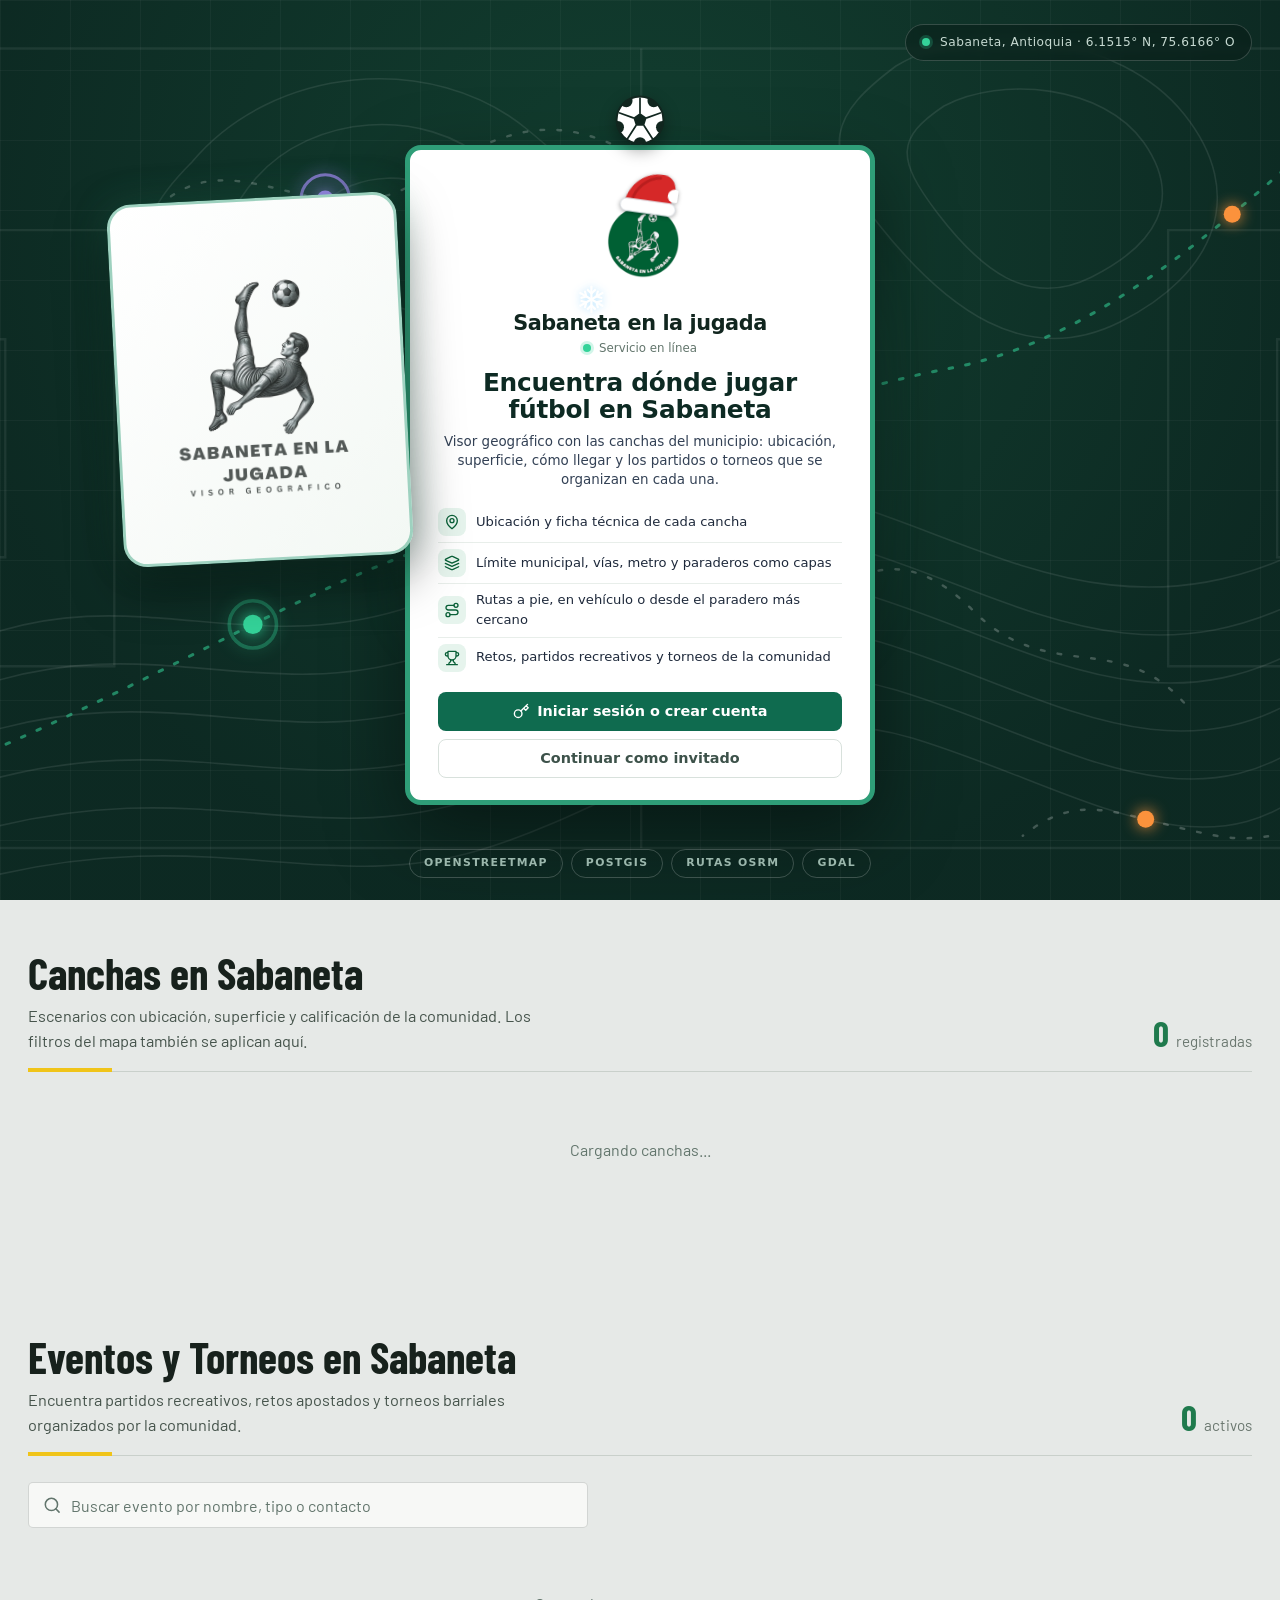
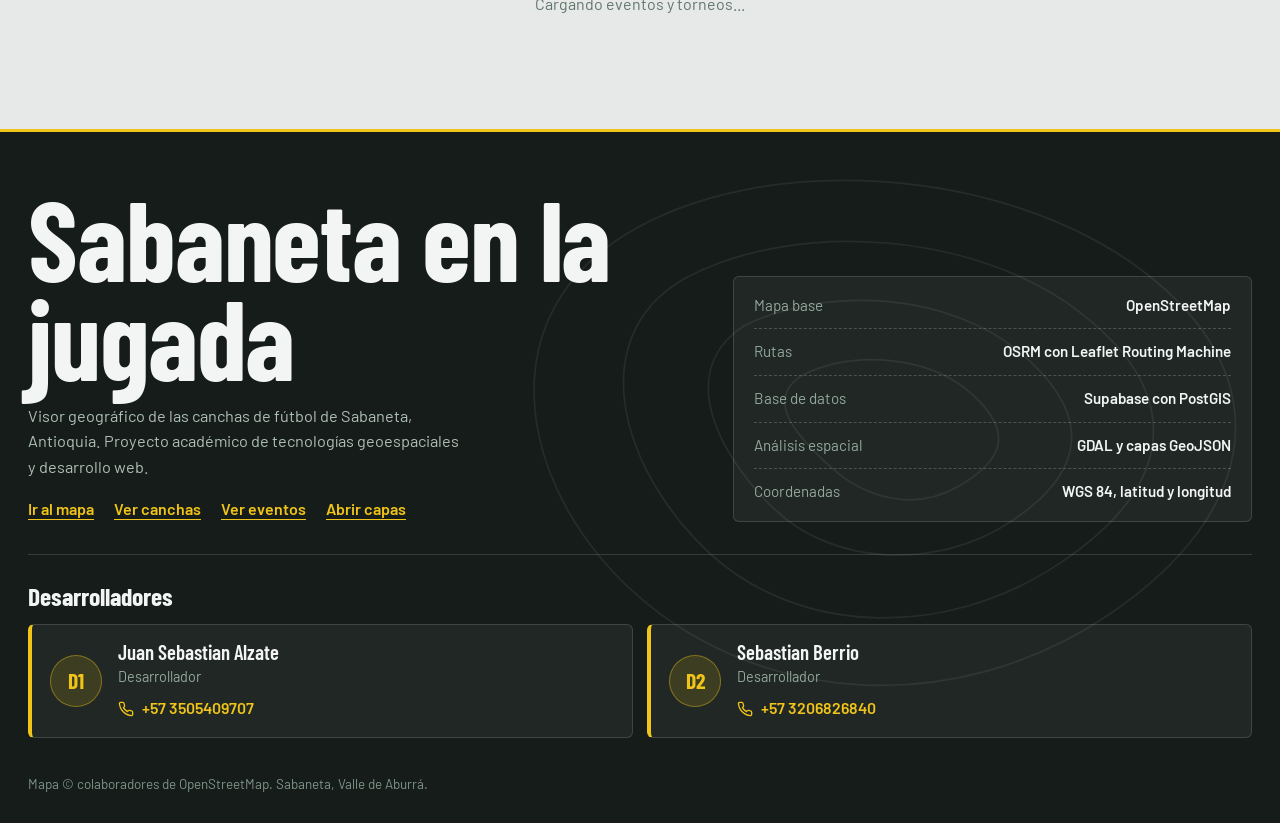
==== commit d82a5b55: "Animacion al entrar al visor" ====
--- a/index.html
+++ b/index.html
@@ -25,6 +25,7 @@
     <!-- Estilos del nuevo acceso, logo y nombre (se carga después para sobrescribir) -->
     <link rel="stylesheet" href="styles-login.css">
     <link rel="stylesheet" href="styles-interfaz.css">
+    <link rel="stylesheet" href="styles-carga.css">
     <link rel="stylesheet" href="styles-admin.css">
     <link rel="stylesheet" href="styles-navidad.css">
     <link rel="stylesheet" href="styles-navidad-panel.css">
@@ -1154,6 +1155,7 @@
     <script src="layers/ArcGISServiceManager.js"></script>
 
     <!-- Archivo principal de lógica -->
+    <script src="carga-visor.js"></script>
     <script src="app.js"></script>
 </body>
 
--- a/styles-carga.css
+++ b/styles-carga.css
@@ -0,0 +1,211 @@
+/* ==========================================================================
+   Pantalla de carga del visor · estadio nocturno con jugador y balón
+   ========================================================================== */
+body.carga-activa { overflow: hidden; }
+
+.carga {
+    position: fixed;
+    inset: 0;
+    z-index: 32000;               /* sobre la bienvenida (30000) y el acceso (31000) */
+    display: grid;
+    place-items: center;
+    padding: 20px;
+    overflow: hidden;
+    color: #fff;
+    font-family: "Barlow", system-ui, -apple-system, "Segoe UI", sans-serif;
+    background:
+        radial-gradient(circle at 50% 32%, rgba(47, 158, 120, .32) 0%, rgba(13, 42, 35, .97) 72%),
+        #071a14;
+    animation: carga-entra .25s ease-out both;
+    transition: opacity .45s ease, transform .45s ease;
+}
+.carga--sale { opacity: 0; transform: scale(1.03); pointer-events: none; }
+
+@keyframes carga-entra { from { opacity: 0; } }
+
+/* Marcas de cancha de fondo (círculo central + línea media + cuadrícula) */
+.carga__lineas {
+    position: absolute;
+    inset: 0;
+    pointer-events: none;
+    background:
+        url("data:image/svg+xml,%3Csvg xmlns='http://www.w3.org/2000/svg' viewBox='0 0 800 500' fill='none' stroke='%23ffffff' stroke-opacity='.07' stroke-width='3'%3E%3Ccircle cx='400' cy='250' r='120'/%3E%3Ccircle cx='400' cy='250' r='5' fill='%23ffffff' fill-opacity='.1'/%3E%3Cpath d='M400 0V500'/%3E%3Cpath d='M0 150H110V350H0M800 150H690V350H800'/%3E%3C/svg%3E") center / cover no-repeat,
+        linear-gradient(rgba(255, 255, 255, .03) 1px, transparent 1px) 0 0 / 70px 70px,
+        linear-gradient(90deg, rgba(255, 255, 255, .03) 1px, transparent 1px) 0 0 / 70px 70px;
+}
+
+.carga__centro {
+    position: relative;
+    z-index: 1;
+    display: flex;
+    flex-direction: column;
+    align-items: center;
+    width: min(380px, 100%);
+    text-align: center;
+}
+
+.carga__logo {
+    width: 74px;
+    height: 74px;
+    object-fit: contain;
+    margin-bottom: 2px;
+    filter: drop-shadow(0 6px 14px rgba(0, 0, 0, .45));
+}
+
+/* ---------- Escena ---------- */
+.carga__escena { width: min(330px, 86vw); height: auto; overflow: visible; }
+
+.carga__escena g, .carga__escena line, .carga__escena ellipse {
+    transform-box: view-box;
+}
+
+/* Suelo y viento: se desplazan hacia atrás para dar sensación de carrera */
+.cg-suelo { animation: cg-suelo .55s linear infinite; }
+@keyframes cg-suelo { to { stroke-dashoffset: 38; } }
+
+.cg-viento path { animation: cg-viento .9s linear infinite; opacity: 0; }
+.cg-viento path:nth-child(2) { animation-delay: .3s; }
+.cg-viento path:nth-child(3) { animation-delay: .6s; }
+@keyframes cg-viento {
+    0%   { transform: translateX(26px); opacity: 0; }
+    25%  { opacity: 1; }
+    100% { transform: translateX(-26px); opacity: 0; }
+}
+
+/* Jugador: leve rebote vertical y sombra que "respira" */
+.cg-jugador { animation: cg-bota .31s ease-in-out infinite alternate; transform-origin: 150px 146px; }
+@keyframes cg-bota { from { transform: translateY(0); } to { transform: translateY(-4px); } }
+.cg-sombra { transform-origin: 150px 147px; animation: cg-sombra .31s ease-in-out infinite alternate; }
+@keyframes cg-sombra { from { transform: scaleX(1); opacity: 1; } to { transform: scaleX(.86); opacity: .75; } }
+
+/* Zancada: un ciclo completo dura .62 s; la otra pierna va desfasada medio ciclo */
+.cg-muslo { transform-origin: 150px 76px; animation: cg-muslo .62s linear infinite; }
+.cg-muslo--b { animation-delay: -.31s; }
+.cg-pierna { transform-origin: 150px 104px; animation: cg-pierna .62s linear infinite; }
+.cg-muslo--b .cg-pierna { animation-delay: -.31s; }
+
+@keyframes cg-muslo {
+    0%   { transform: rotate(-52deg); }
+    25%  { transform: rotate(0deg); }
+    50%  { transform: rotate(34deg); }
+    75%  { transform: rotate(-12deg); }
+    100% { transform: rotate(-52deg); }
+}
+@keyframes cg-pierna {
+    0%   { transform: rotate(6deg); }
+    25%  { transform: rotate(22deg); }
+    50%  { transform: rotate(26deg); }
+    75%  { transform: rotate(104deg); }
+    100% { transform: rotate(6deg); }
+}
+
+/* Brazos: oscilan al contrario que las piernas, codo flexionado */
+.cg-brazo { transform-origin: 158px 42px; animation: cg-brazo .62s ease-in-out infinite alternate; }
+.cg-brazo--a { animation-delay: 0s; }
+.cg-brazo--b { animation-direction: alternate-reverse; opacity: .85; }
+.cg-antebrazo { transform-origin: 158px 62px; transform: rotate(-70deg); }
+@keyframes cg-brazo { from { transform: rotate(-48deg); } to { transform: rotate(46deg); } }
+
+/* Balón: va y viene delante de los pies, rebota y gira */
+.cg-balon-pos { animation: cg-conduccion .62s ease-in-out infinite; transform: translate(206px, 134px); }
+@keyframes cg-conduccion {
+    0%   { transform: translate(196px, 134px); }
+    50%  { transform: translate(226px, 134px); }
+    100% { transform: translate(196px, 134px); }
+}
+.cg-balon-bota { animation: cg-rebote .31s ease-out infinite alternate; }
+@keyframes cg-rebote { from { transform: translateY(0); } to { transform: translateY(-9px); } }
+.cg-balon { animation: cg-giro .62s linear infinite; }
+@keyframes cg-giro { to { transform: rotate(360deg); } }
+
+/* ---------- Texto y barra ---------- */
+.carga__titulo {
+    margin: 6px 0 0;
+    font-family: "Barlow Condensed", "Arial Narrow", sans-serif;
+    font-size: 2rem;
+    font-weight: 600;
+    letter-spacing: .04em;
+    text-transform: uppercase;
+}
+.carga__puntos i { font-style: normal; animation: cg-punto 1.2s infinite; opacity: .2; }
+.carga__puntos i:nth-child(2) { animation-delay: .2s; }
+.carga__puntos i:nth-child(3) { animation-delay: .4s; }
+@keyframes cg-punto { 30% { opacity: 1; } }
+
+.carga__pct {
+    margin: 2px 0 12px;
+    font-family: "Barlow Condensed", sans-serif;
+    font-size: 2.6rem;
+    font-weight: 800;
+    line-height: 1;
+    color: #f0c419;
+    font-variant-numeric: tabular-nums;
+    text-shadow: 0 3px 0 rgba(22, 92, 57, .8);
+}
+.carga__pct b { font-weight: 800; }
+
+.carga__barra {
+    position: relative;
+    width: min(300px, 86vw);
+    height: 14px;
+    border-radius: 999px;
+    background: rgba(255, 255, 255, .12);
+    border: 1px solid rgba(255, 255, 255, .22);
+    box-shadow: inset 0 2px 4px rgba(0, 0, 0, .35);
+}
+.carga__relleno {
+    position: absolute;
+    inset: 0 auto 0 0;
+    width: 0;
+    border-radius: 999px;
+    background:
+        repeating-linear-gradient(115deg, rgba(255, 255, 255, .28) 0 8px, transparent 8px 16px) 0 0 / 32px 100%,
+        linear-gradient(90deg, #1f7a4d, #f0c419);
+    animation: cg-franjas .7s linear infinite;
+    box-shadow: 0 0 14px rgba(240, 196, 25, .45);
+}
+@keyframes cg-franjas { to { background-position: 32px 0, 0 0; } }
+
+/* Balón diminuto que rueda en la punta de la barra */
+.carga__bola {
+    position: absolute;
+    right: -9px;
+    top: 50%;
+    width: 20px;
+    height: 20px;
+    margin-top: -10px;
+    border-radius: 50%;
+    background:
+        radial-gradient(circle at 50% 50%, #11261f 0 3.4px, transparent 4px),
+        radial-gradient(circle at 22% 30%, #11261f 0 2.4px, transparent 3px),
+        radial-gradient(circle at 78% 30%, #11261f 0 2.4px, transparent 3px),
+        radial-gradient(circle at 28% 82%, #11261f 0 2.4px, transparent 3px),
+        radial-gradient(circle at 72% 82%, #11261f 0 2.4px, transparent 3px),
+        #fff;
+    border: 1.5px solid #11261f;
+    box-shadow: 0 3px 6px rgba(0, 0, 0, .4);
+    animation: cg-giro .7s linear infinite;
+}
+
+.carga__frase {
+    min-height: 1.4em;
+    margin: 14px 0 0;
+    color: #a9c7bb;
+    font-size: .92rem;
+    letter-spacing: .02em;
+}
+.carga--listo .carga__frase { color: #f0c419; font-weight: 700; }
+.carga--listo .carga__relleno { animation: none; }
+
+@media (max-height: 560px) {
+    .carga__logo { display: none; }
+    .carga__escena { width: min(240px, 60vw); }
+}
+
+@media (prefers-reduced-motion: reduce) {
+    .cg-suelo, .cg-viento path, .cg-jugador, .cg-sombra, .cg-muslo, .cg-pierna,
+    .cg-brazo, .cg-balon-pos, .cg-balon-bota, .cg-balon, .carga__bola, .carga__relleno {
+        animation: none !important;
+    }
+    .carga { animation: none; transition-duration: .01ms; }
+}
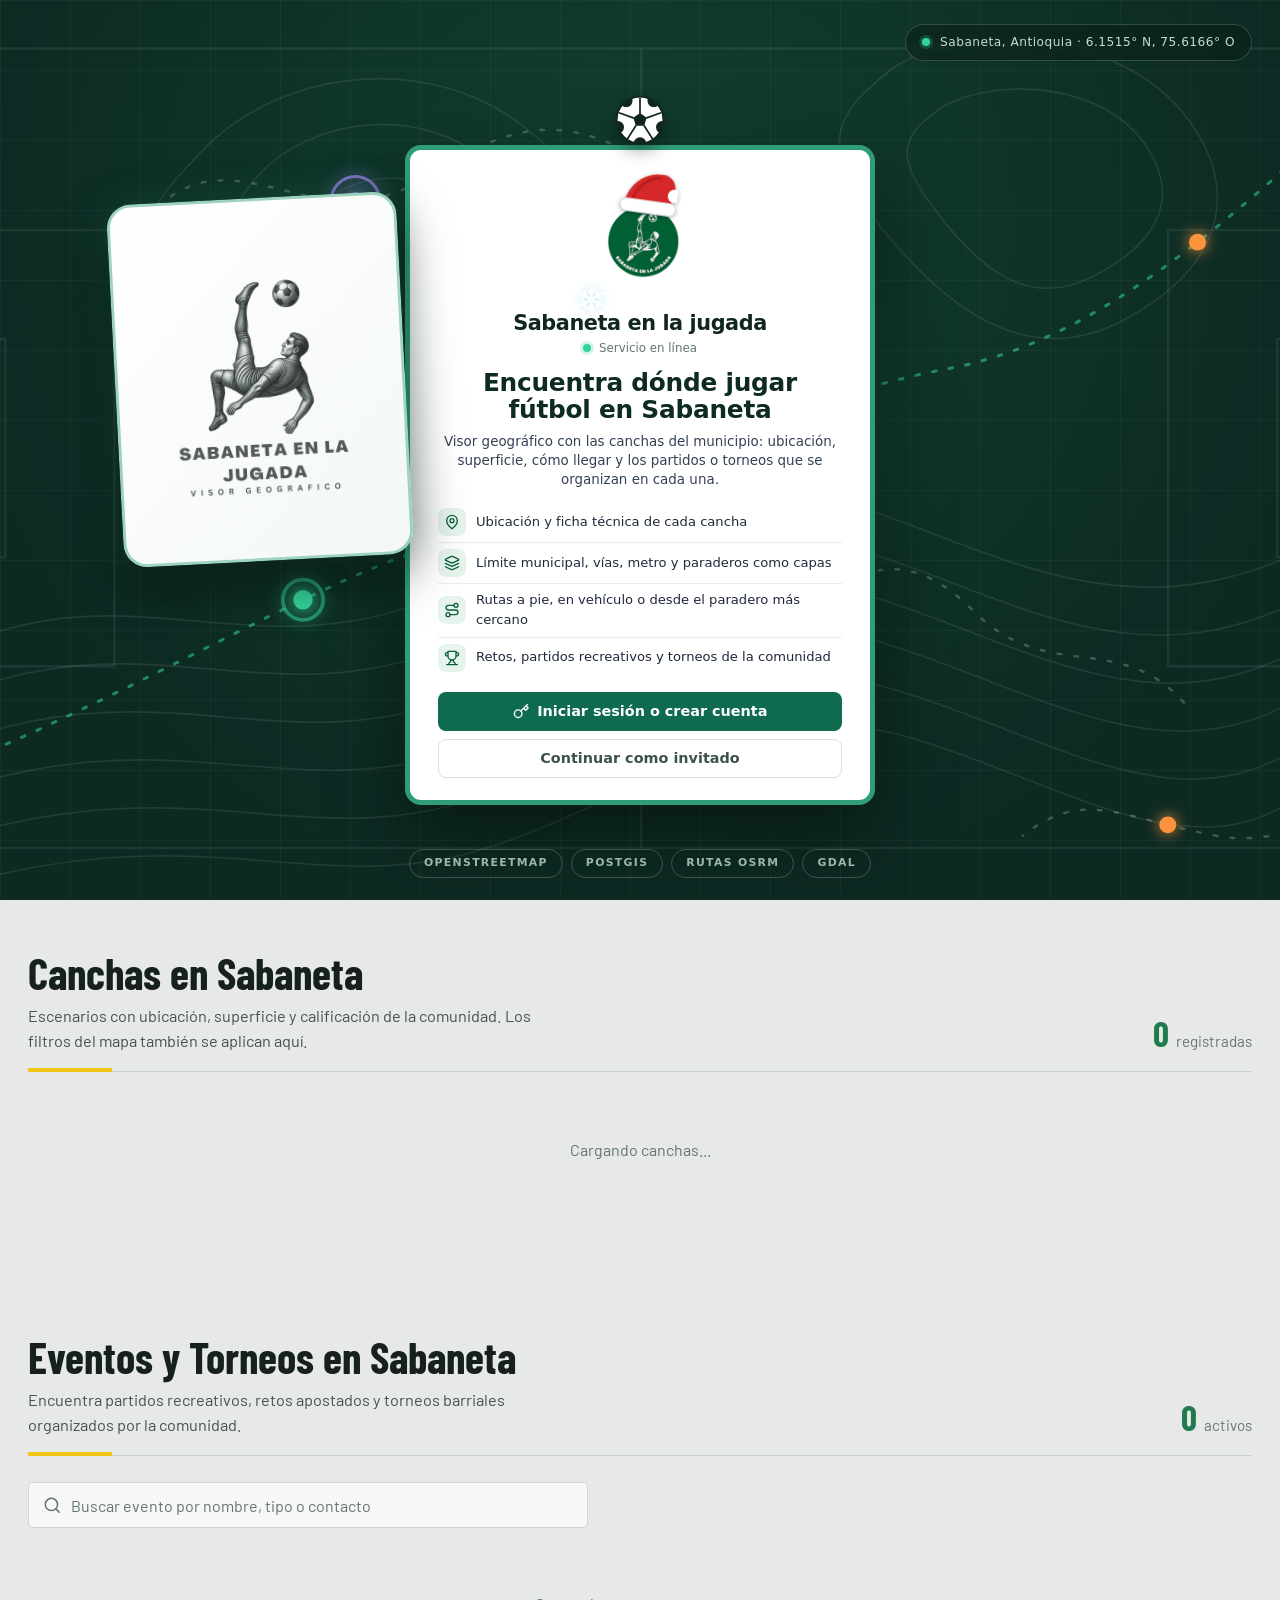
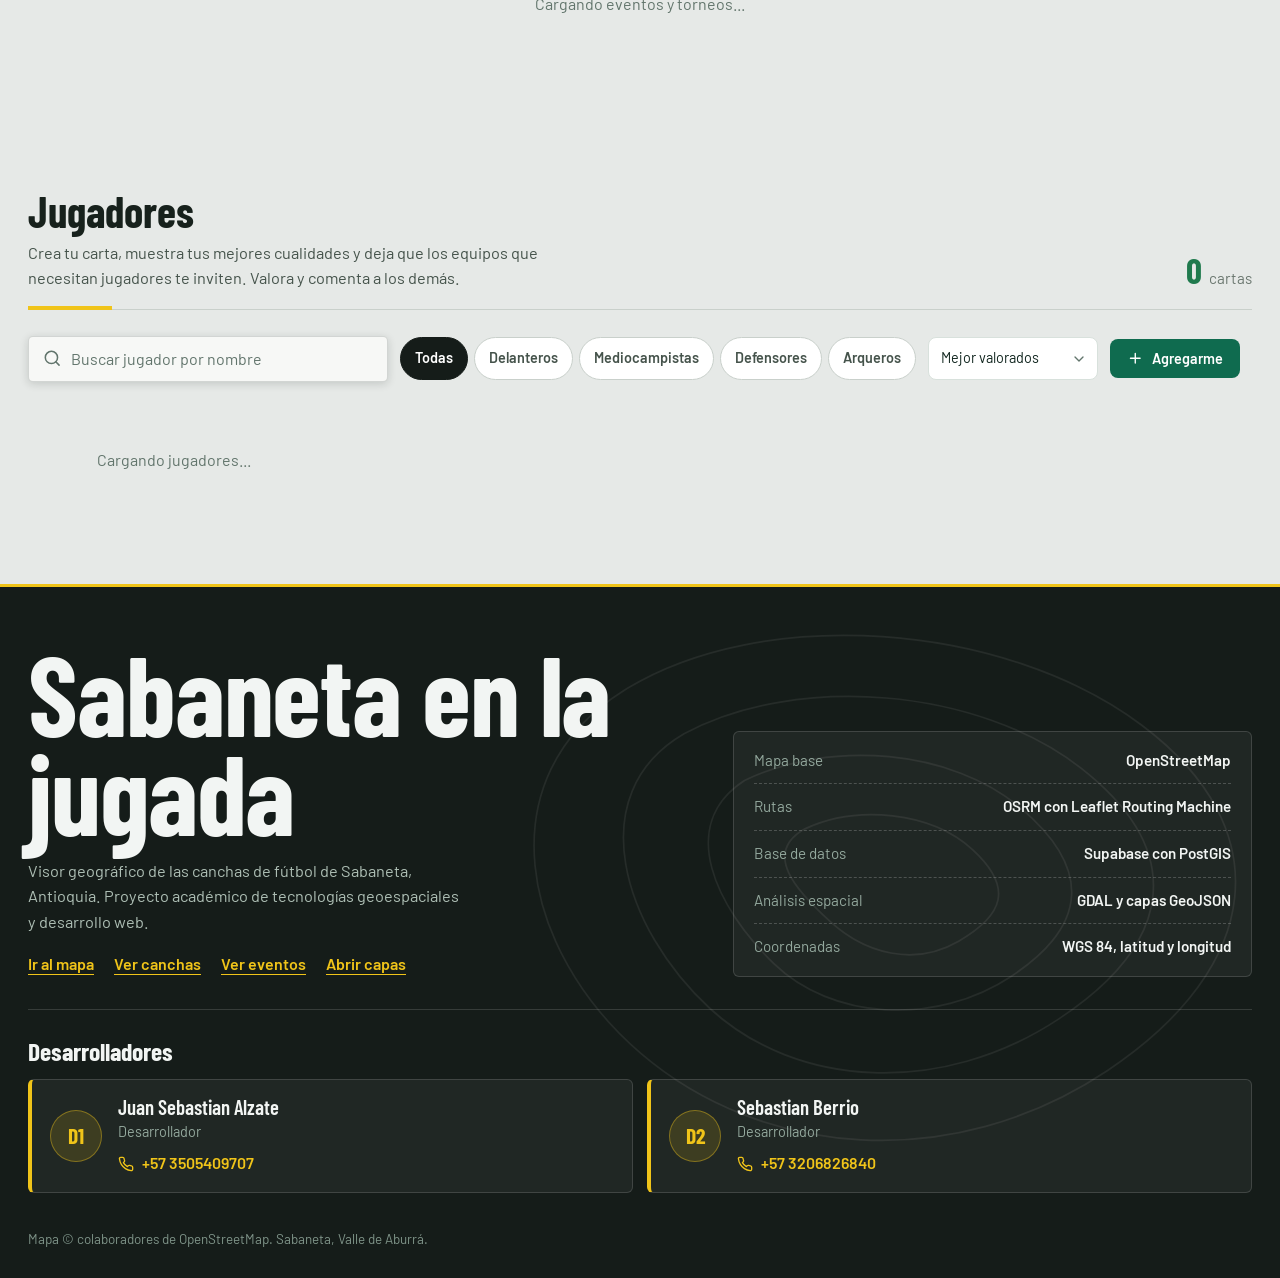
==== commit d15fb932: "Diseño cartas de fifas" ====
--- a/index.html
+++ b/index.html
@@ -29,6 +29,7 @@
     <link rel="stylesheet" href="styles-admin.css">
     <link rel="stylesheet" href="styles-navidad.css">
     <link rel="stylesheet" href="styles-navidad-panel.css">
+    <link rel="stylesheet" href="styles-jugadores.css">
 </head>
 
 <body>
@@ -396,6 +397,7 @@
             <a href="#mapa" class="nav-link active" data-section="mapa">Mapa</a>
             <a href="#canchas" class="nav-link" data-section="canchas">Canchas</a>
             <a href="#eventos" class="nav-link" data-section="eventos">Eventos</a>
+            <a href="#jugadores" class="nav-link" data-section="jugadores">Jugadores</a>
             <a href="#mapa" class="nav-link" data-open="capas">Capas GIS</a>
             <a href="#app-footer" class="nav-link" data-section="app-footer">Proyecto</a>
             <span id="nav-sesion" class="nav-sesion" hidden></span>
@@ -637,6 +639,45 @@
                 <p class="cargando-texto">Cargando eventos y torneos...</p>
             </div>
         </section>
+
+        <!-- ============ JUGADORES ============ -->
+        <section id="jugadores" class="section">
+            <div class="section__head">
+                <div>
+                    <h2>Jugadores</h2>
+                    <p>Crea tu carta, muestra tus mejores cualidades y deja que los equipos que necesitan jugadores te inviten. Valora y comenta a los demás.</p>
+                </div>
+                <span class="count-pill"><b id="contador-jugadores">0</b> cartas</span>
+            </div>
+
+            <div class="jug-toolbar">
+                <div class="searchbar" role="search">
+                    <svg class="icon searchbar__icon"><use href="#i-search" /></svg>
+                    <input type="search" id="buscador-jugadores" class="input-filtro"
+                        placeholder="Buscar jugador por nombre" aria-label="Buscar jugador" autocomplete="off">
+                </div>
+                <div id="jugadores-chips" class="jug-chips" role="group" aria-label="Filtrar por posición">
+                    <button type="button" class="is-on" data-pos="todas">Todas</button>
+                    <button type="button" data-pos="Delantero">Delanteros</button>
+                    <button type="button" data-pos="Mediocampista">Mediocampistas</button>
+                    <button type="button" data-pos="Defensor">Defensores</button>
+                    <button type="button" data-pos="Arquero">Arqueros</button>
+                </div>
+                <select id="select-orden-jugadores" class="select-nativo" aria-label="Ordenar jugadores">
+                    <option value="valoracion">Mejor valorados</option>
+                    <option value="media">Mayor media</option>
+                    <option value="recientes">Más recientes</option>
+                </select>
+                <button type="button" id="btn-agregar-jugador" class="btn btn--primary">
+                    <svg class="icon"><use href="#i-plus" /></svg>
+                    <span id="btn-agregar-jugador-texto">Agregarme</span>
+                </button>
+            </div>
+
+            <div id="contenedor-lista-jugadores" class="jug-grid">
+                <p class="cargando-texto">Cargando jugadores...</p>
+            </div>
+        </section>
     </main>
 
     <!-- ============ PIE DE PÁGINA ============ -->
@@ -1146,6 +1187,102 @@
         </div>
     </div>
 
+        
+        <!-- ============ MODAL: CREAR / EDITAR MI CARTA ============ -->
+    <div id="modal-jugador-form" class="modal-overlay oculto">
+        <div class="modal-content modal-content--lg" role="dialog" aria-modal="true" aria-labelledby="jug-form-titulo">
+            <button type="button" id="jug-cerrar-form" class="modal-cerrar" aria-label="Cerrar">
+                <svg class="icon"><use href="#i-x" /></svg>
+            </button>
+            <h3 id="jug-form-titulo" class="modal-titulo">Crear mi carta</h3>
+            <p class="modal-subtexto">Solo puedes tener una carta por cuenta. Tu correo será visible para invitarte a jugar.</p>
+
+            <div class="jug-form-layout">
+                <div id="jug-preview" class="jug-preview"></div>
+
+                <form id="form-jugador" class="form-stack">
+                    <div class="grupo-campo">
+                        <label for="jug-nombre">Nombre en la carta</label>
+                        <input type="text" id="jug-nombre" class="input-reserva" maxlength="40" required placeholder="Ej: Juan Alzate">
+                    </div>
+                    <div class="grupo-campo">
+                        <label for="jug-posicion">Posición</label>
+                        <select id="jug-posicion" class="input-reserva">
+                            <option value="Delantero">Delantero (atacante)</option>
+                            <option value="Mediocampista">Mediocampista (volante)</option>
+                            <option value="Defensor">Defensor</option>
+                            <option value="Arquero">Arquero</option>
+                        </select>
+                    </div>
+                    <div class="jug-sliders">
+                        <label>Defensa <output id="out-defensa">60</output>
+                            <input type="range" id="jug-defensa" min="1" max="99" value="60"></label>
+                        <label>Velocidad <output id="out-velocidad">60</output>
+                            <input type="range" id="jug-velocidad" min="1" max="99" value="60"></label>
+                        <label>Tiro <output id="out-tiro">60</output>
+                            <input type="range" id="jug-tiro" min="1" max="99" value="60"></label>
+                        <label>Pase <output id="out-pase">60</output>
+                            <input type="range" id="jug-pase" min="1" max="99" value="60"></label>
+                        <label for="jug-regate">Regate <output id="out-regate">60</output></label>
+                            <input type="range" id="jug-regate" min="1" max="99" value="60">
+
+                        <label for="jug-fisico">Físico <output id="out-fisico">60</output></label>
+                            <input type="range" id="jug-fisico" min="1" max="99" value="60">
+                    </div>
+                    <label for="jug-foto">Foto de perfil (opcional)</label>
+                    <input type="file" id="jug-foto" accept="image/png,image/jpeg,image/webp">
+                    <div class="grupo-campo">
+                        <label for="jug-email">Correo (de tu cuenta)</label>
+                        <input type="email" id="jug-email" class="input-reserva" readonly>
+                    </div>
+                    <div class="grupo-campo">
+                        <label for="jug-descripcion">Frase o descripción (opcional)</label>
+                        <input type="text" id="jug-descripcion" class="input-reserva" maxlength="160"
+                            placeholder="Ej: Disponible los jueves y sábados en la noche">
+                    </div>
+                    <button type="submit" id="btn-guardar-jugador" class="btn btn--primary btn--block">
+                        <svg class="icon"><use href="#i-check" /></svg>
+                        <span id="btn-guardar-jugador-texto">Publicar mi carta</span>
+                    </button>
+                    <button type="button" id="btn-eliminar-jugador" class="btn btn--ghost btn--block oculto">Eliminar mi carta</button>
+                    <p id="mensaje-jugador" class="form-mensaje"></p>
+                </form>
+            </div>
+        </div>
+    </div>
+
+    <!-- ============ MODAL: DETALLE, VALORACIÓN Y COMENTARIOS ============ -->
+    <div id="modal-jugador-detalle" class="modal-overlay oculto">
+        <div class="modal-content modal-content--lg" role="dialog" aria-modal="true">
+            <button type="button" id="jug-cerrar-detalle" class="modal-cerrar" aria-label="Cerrar">
+                <svg class="icon"><use href="#i-x" /></svg>
+            </button>
+            <div class="jug-form-layout">
+                <div>
+                    <div id="jug-detalle-carta" class="jug-preview"></div>
+                    <div id="jug-detalle-info" class="jug-info"></div>
+                </div>
+                <div>
+                    <h4 class="drawer__h">Valoraciones y comentarios</h4>
+                    <div id="jug-lista-valoraciones" class="scroll-box scroll-box--sm"></div>
+
+                    <p id="jug-aviso-valorar" class="modal-subtexto"></p>
+                    <form id="form-valorar-jugador" class="panel-form oculto">
+                        <div class="rating-input">
+                            <span class="rating-input__label">Tu valoración</span>
+                            <div id="jug-estrellas" class="jug-estrellas">
+                                <span data-value="1">★</span><span data-value="2">★</span><span data-value="3">★</span><span data-value="4">★</span><span data-value="5">★</span>
+                            </div>
+                        </div>
+                        <textarea id="jug-comentario" class="input-reserva" rows="2" maxlength="300"
+                            placeholder="¿Cómo juega? ¿Es puntual, buen compañero?"></textarea>
+                        <button type="submit" class="btn btn--primary btn--block">Enviar valoración</button>
+                        <p id="mensaje-valorar-jugador" class="form-mensaje"></p>
+                    </form>
+                </div>
+            </div>
+        </div>
+    </div>
     <!-- Scripts CDN -->
     <script src="https://cdn.jsdelivr.net/npm/@supabase/supabase-js@2"></script>
     <script src="https://unpkg.com/leaflet@1.9.4/dist/leaflet.js"></script>
--- a/styles-jugadores.css
+++ b/styles-jugadores.css
@@ -0,0 +1,168 @@
+/* ===== Barra de herramientas ===== */
+.jug-toolbar { display: flex; flex-wrap: wrap; gap: 12px; align-items: center; margin-bottom: 26px; }
+.jug-toolbar .searchbar { flex: 1 1 240px; max-width: 360px; }
+.jug-toolbar .select-nativo { width: auto; min-width: 170px; }
+.jug-chips { display: flex; flex-wrap: wrap; gap: 6px; }
+.jug-chips button {
+    padding: 9px 14px; border: 1px solid var(--m-rule); border-radius: 999px; background: #fff;
+    color: var(--m-ink-2); font-weight: 600; font-size: .9rem;
+}
+.jug-chips button.is-on { background: var(--m-asfalto); color: #fff; border-color: var(--m-asfalto); }
+
+/* ===== Cuadrícula ===== */
+.jug-grid { display: grid; grid-template-columns: repeat(auto-fill, minmax(230px, 1fr)); gap: 26px 20px; justify-items: center; }
+.jug-item { position: relative; width: 100%; max-width: 250px; cursor: pointer; transition: transform .25s ease, filter .25s ease; }
+.jug-item:hover, .jug-item:focus-visible { transform: translateY(-6px) scale(1.02); filter: drop-shadow(0 14px 18px rgba(21, 28, 25, .3)); outline: none; }
+.jug-item__mia {
+    position: absolute; top: -8px; right: -4px; padding: 3px 10px; border-radius: 999px;
+    background: var(--m-linea); color: var(--m-asfalto); font-family: var(--m-head); font-weight: 700;
+    font-size: .9rem; letter-spacing: .05em; text-transform: uppercase; z-index: 2;
+}
+
+/* ===== Carta estilo FIFA ===== */
+.fut-card {
+    --c1: #f6e27a; --c2: #d9a62b; --c3: #8a5f0a; --tx: #3a2704;
+    position: relative; width: 100%; aspect-ratio: 5 / 7; padding: 16px 18px 14px;
+    display: flex; flex-direction: column; color: var(--tx);
+    background: linear-gradient(155deg, var(--c1), var(--c2) 55%, var(--c3));
+    clip-path: polygon(0 7%, 50% 0, 100% 7%, 100% 100%, 0 100%);
+    border-radius: 10px;
+}
+.fut-card::before {          /* brillo y marco interior */
+    content: ""; position: absolute; inset: 6px; pointer-events: none;
+    clip-path: polygon(0 7%, 50% 1.5%, 100% 7%, 100% 100%, 0 100%);
+    background: linear-gradient(120deg, rgba(255, 255, 255, .35), transparent 40%, rgba(255, 255, 255, .15));
+    border: 1px solid rgba(255, 255, 255, .45);
+}
+.fut-card--plata  { --c1: #f1f4f6; --c2: #b7c0c7; --c3: #6d7881; --tx: #1f2a31; }
+.fut-card--bronce { --c1: #e9bf96; --c2: #b97b45; --c3: #6b3f1b; --tx: #2e1807; }
+
+.fut-card__top { display: flex; align-items: flex-end; justify-content: space-between; margin-top: 10%; }
+.fut-card__media { display: flex; flex-direction: column; line-height: 1; font-family: var(--m-head); }
+.fut-card__media b { font-size: 3rem; font-weight: 700; }
+.fut-card__media span { font-size: 1.2rem; font-weight: 600; letter-spacing: .08em; }
+.fut-card__avatar {
+    width: 84px; height: 84px; display: grid; place-items: center; border-radius: 50%;
+    background: rgba(255, 255, 255, .35); border: 2px solid rgba(255, 255, 255, .6);
+    font-family: var(--m-head); font-size: 2.8rem; font-weight: 700;
+}
+.fut-card__nombre {
+    margin: 10px 0 6px; padding-bottom: 6px; text-align: center; text-transform: uppercase;
+    font-family: var(--m-head); font-size: 1.45rem; font-weight: 700; letter-spacing: .04em; line-height: 1.1;
+    border-bottom: 1px solid rgba(0, 0, 0, .25); overflow: hidden; text-overflow: ellipsis; white-space: nowrap;
+}
+.fut-card__stats { display: grid; grid-template-columns: repeat(4, 1fr); text-align: center; font-family: var(--m-head); }
+.fut-card__stats b { display: block; font-size: 1.6rem; font-weight: 700; line-height: 1.1; }
+.fut-card__stats span { font-size: .85rem; font-weight: 600; letter-spacing: .08em; opacity: .85; }
+.fut-card__email {
+    margin: 8px 0 0; text-align: center; font-size: .68rem; font-weight: 600;
+    overflow: hidden; text-overflow: ellipsis; white-space: nowrap; opacity: .85;
+}
+.fut-card__val { margin-top: auto; padding-top: 6px; text-align: center; font-size: .85rem; letter-spacing: .03em; }
+.fut-card__val b { font-family: var(--m-head); font-size: 1.15rem; }
+.fut-card__val small { opacity: .75; }
+.fut-card__val--vacia { font-size: .75rem; opacity: .7; }
+
+/* ===== Modales de jugadores ===== */
+.jug-form-layout { display: grid; grid-template-columns: 250px 1fr; gap: 26px; margin-top: 18px; align-items: start; }
+.jug-preview { width: 250px; max-width: 100%; margin: 0 auto; }
+.jug-sliders { display: grid; gap: 10px; margin: 12px 0; }
+.jug-sliders label { display: grid; grid-template-columns: 1fr auto; gap: 2px 8px; font-size: .86rem; font-weight: 600; color: var(--m-ink-2); }
+.jug-sliders input[type="range"] { grid-column: 1 / -1; width: 100%; accent-color: var(--m-grama); }
+.jug-sliders output { font-family: var(--m-head); font-size: 1.15rem; color: var(--m-ink); }
+.jug-info { margin-top: 14px; }
+.jug-info__desc { margin-bottom: 12px; font-style: italic; color: var(--m-ink-2); }
+.jug-estrellas { display: flex; gap: 2px; font-size: 1.7rem; line-height: 1; cursor: pointer; user-select: none; }
+.jug-estrellas span { color: #cdd3ce; transition: transform .12s, color .12s; }
+.jug-estrellas span.on { color: #c89208; }
+.jug-estrellas span:hover { transform: scale(1.15); }
+#btn-eliminar-jugador { margin-top: 8px; }
+
+@media (max-width: 720px) {
+    .jug-form-layout { grid-template-columns: 1fr; }
+    .jug-toolbar .searchbar { max-width: none; }
+    .jug-toolbar .btn { width: 100%; }
+    .jug-grid { grid-template-columns: repeat(2, minmax(0, 1fr)); gap: 20px 12px; }
+    .fut-card__media b { font-size: 2.3rem; }
+    .fut-card__avatar { width: 62px; height: 62px; font-size: 2rem; }
+    .fut-card__nombre { font-size: 1.15rem; }
+}
+@media (max-width: 420px) { .jug-grid { grid-template-columns: minmax(0, 250px); } }
+@media (prefers-reduced-motion: reduce) { .jug-item { transition: none; } }
+
+.fut-card__avatar {
+    width: 56px;
+    height: 56px;
+    border-radius: 50%;
+    overflow: hidden;
+    display: flex;
+    align-items: center;
+    justify-content: center;
+    flex-shrink: 0;
+}
+
+.fut-card__avatar img {
+    width: 100%;
+    height: 100%;
+    object-fit: cover;
+    object-position: center top;
+    display: block;
+}
+.fut-card {
+    display: flex;
+    flex-direction: column;
+}
+
+.fut-card__cabecera {
+    position: relative;
+    display: flex;
+    align-items: center;
+    justify-content: center;
+    min-height: 112px;
+    padding-top: 8px;
+}
+
+.fut-card__media {
+    position: absolute;
+    left: 14px;
+    top: 12px;
+}
+
+.fut-card__avatar {
+    width: 96px;
+    height: 96px;
+    border-radius: 50%;
+    overflow: hidden;
+    display: flex;
+    align-items: center;
+    justify-content: center;
+    margin: 0 auto;
+}
+
+.fut-card__avatar img {
+    width: 100%;
+    height: 100%;
+    object-fit: cover;
+    object-position: center top;
+    display: block;
+}
+
+.fut-card__stats {
+    margin-top: auto;
+    padding-top: 10px;
+}
+
+.fut-card__stats--6 {
+    display: grid;
+    grid-template-columns: repeat(6, 1fr);
+    gap: 4px;
+    text-align: center;
+}
+
+.fut-card__stats--6 b {
+    font-size: 0.95rem;
+}
+
+.fut-card__stats--6 span {
+    font-size: 0.62rem;
+}
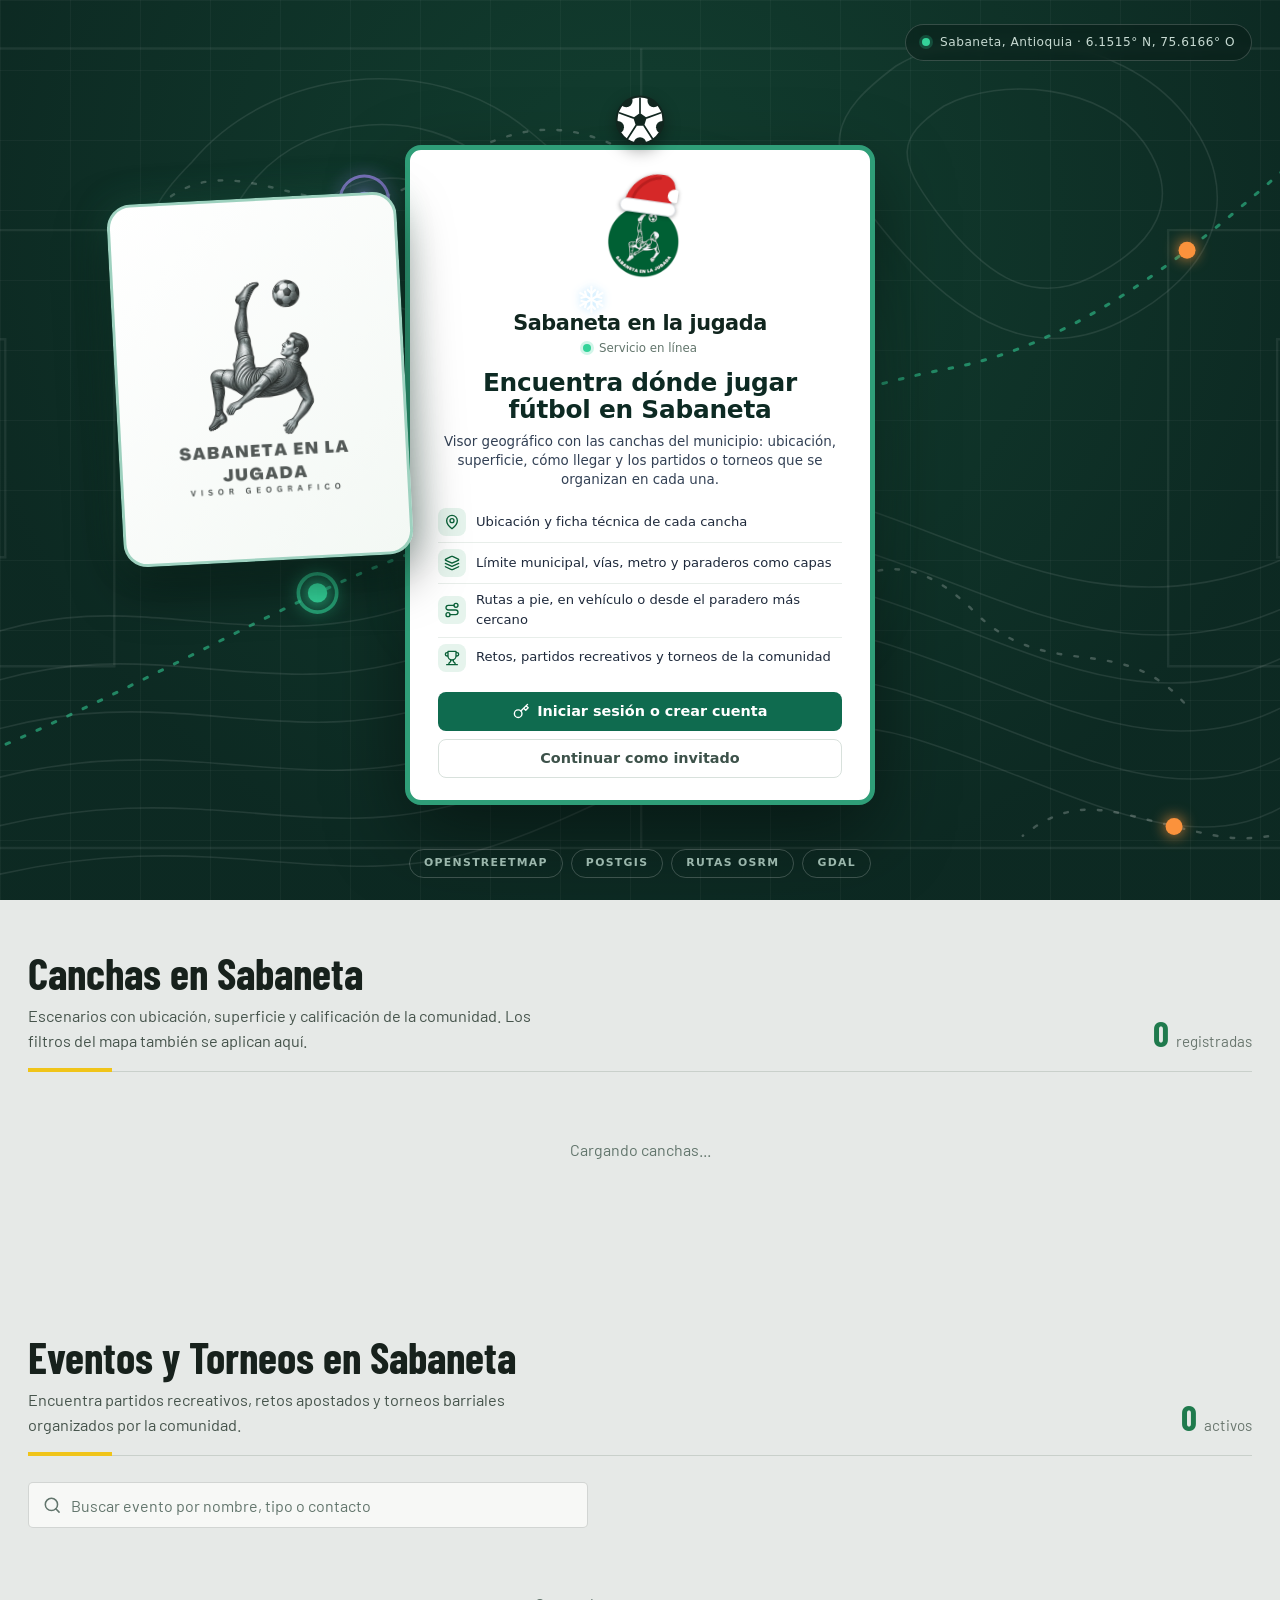
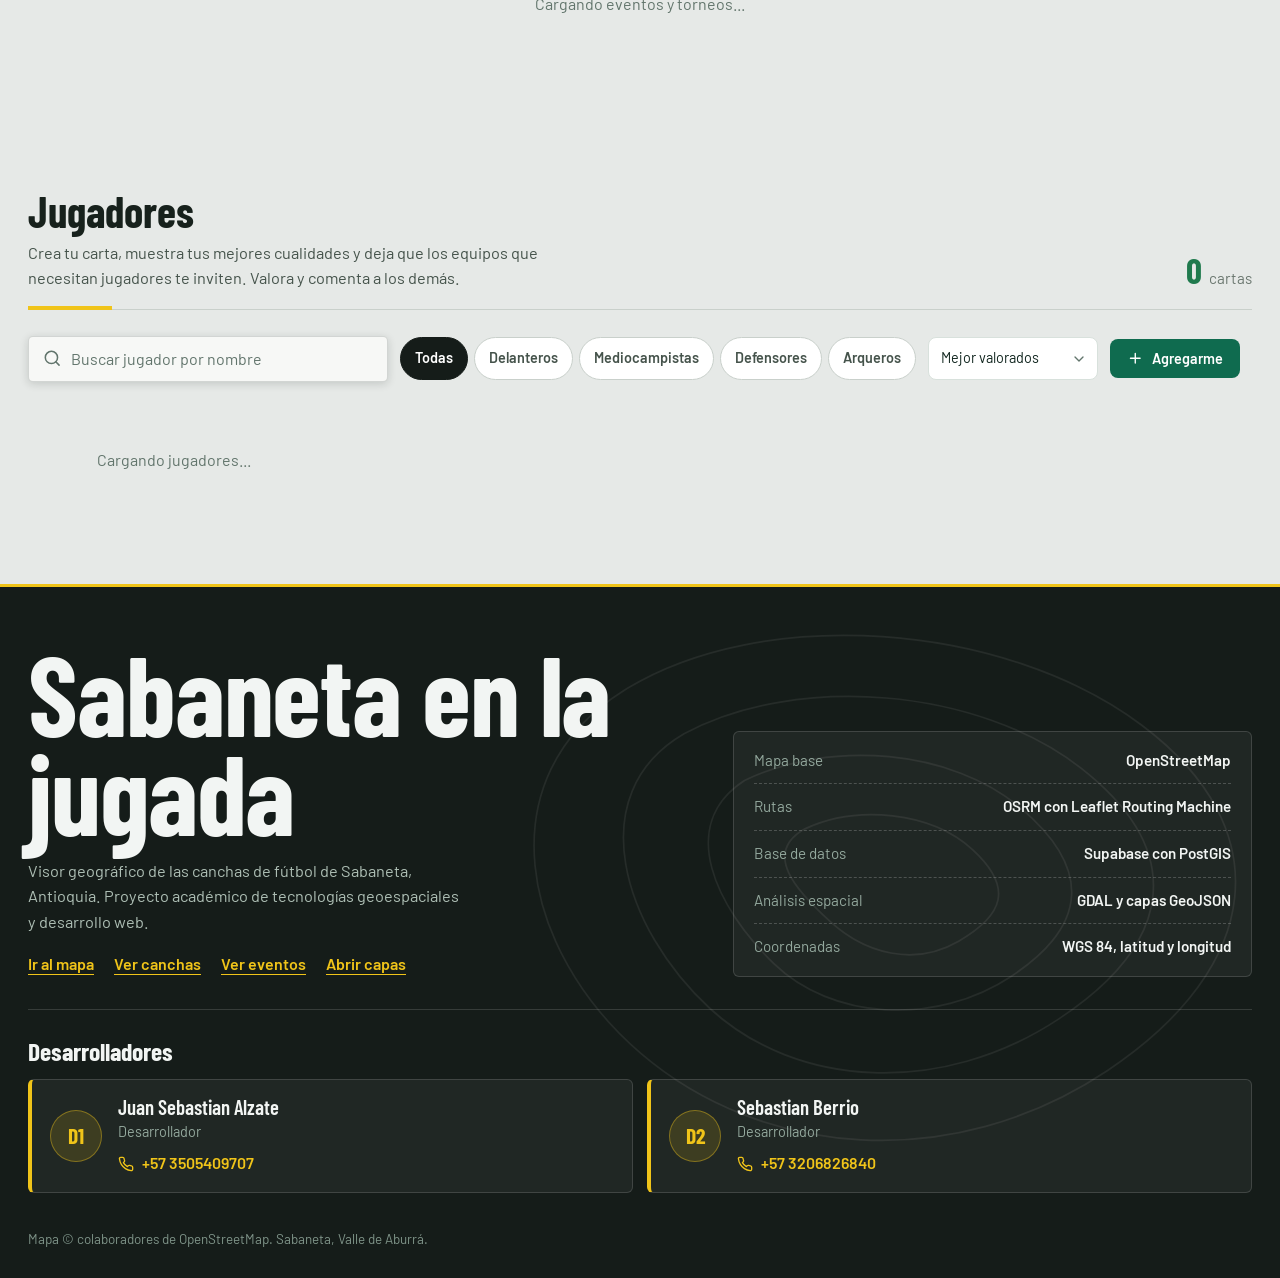
==== commit 4b273eed: "Colocar responsive el apartado de las cartas de jugadores" ====
--- a/index.html
+++ b/index.html
@@ -677,6 +677,7 @@
             <div id="contenedor-lista-jugadores" class="jug-grid">
                 <p class="cargando-texto">Cargando jugadores...</p>
             </div>
+            <nav id="jug-paginacion" class="jug-paginacion oculto" aria-label="Paginación de jugadores"></nav>
         </section>
     </main>
 
@@ -1187,8 +1188,7 @@
         </div>
     </div>
 
-        
-        <!-- ============ MODAL: CREAR / EDITAR MI CARTA ============ -->
+    <!-- ============ MODAL: CREAR / EDITAR MI CARTA ============ -->
     <div id="modal-jugador-form" class="modal-overlay oculto">
         <div class="modal-content modal-content--lg" role="dialog" aria-modal="true" aria-labelledby="jug-form-titulo">
             <button type="button" id="jug-cerrar-form" class="modal-cerrar" aria-label="Cerrar">
@@ -1223,14 +1223,15 @@
                             <input type="range" id="jug-tiro" min="1" max="99" value="60"></label>
                         <label>Pase <output id="out-pase">60</output>
                             <input type="range" id="jug-pase" min="1" max="99" value="60"></label>
-                        <label for="jug-regate">Regate <output id="out-regate">60</output></label>
-                            <input type="range" id="jug-regate" min="1" max="99" value="60">
-
-                        <label for="jug-fisico">Físico <output id="out-fisico">60</output></label>
-                            <input type="range" id="jug-fisico" min="1" max="99" value="60">
-                    </div>
-                    <label for="jug-foto">Foto de perfil (opcional)</label>
-                    <input type="file" id="jug-foto" accept="image/png,image/jpeg,image/webp">
+                        <label>Regate <output id="out-regate">60</output>
+                            <input type="range" id="jug-regate" min="1" max="99" value="60"></label>
+                        <label>Físico <output id="out-fisico">60</output>
+                            <input type="range" id="jug-fisico" min="1" max="99" value="60"></label>
+                    </div>
+                    <div class="grupo-campo">
+                        <label for="jug-foto">Foto de perfil (opcional)</label>
+                        <input type="file" id="jug-foto" class="input-reserva" accept="image/png,image/jpeg,image/webp">
+                    </div>
                     <div class="grupo-campo">
                         <label for="jug-email">Correo (de tu cuenta)</label>
                         <input type="email" id="jug-email" class="input-reserva" readonly>
@@ -1283,6 +1284,7 @@
             </div>
         </div>
     </div>
+
     <!-- Scripts CDN -->
     <script src="https://cdn.jsdelivr.net/npm/@supabase/supabase-js@2"></script>
     <script src="https://unpkg.com/leaflet@1.9.4/dist/leaflet.js"></script>
--- a/styles-jugadores.css
+++ b/styles-jugadores.css
@@ -165,4 +165,67 @@
 
 .fut-card__stats--6 span {
     font-size: 0.62rem;
+}
+
+/* ===== Paginación ===== */
+.jug-paginacion {
+    display: flex; align-items: center; justify-content: center; gap: 14px;
+    margin-top: 26px; flex-wrap: wrap;
+}
+.jug-paginacion span { font-size: .9rem; color: var(--m-ink-2); }
+.jug-paginacion button {
+    padding: 9px 16px; border: 1px solid var(--m-rule); border-radius: 999px;
+    background: #fff; color: var(--m-ink-2); font-weight: 600; font-size: .9rem;
+}
+.jug-paginacion button:hover:not(:disabled) { background: var(--m-asfalto); color: #fff; border-color: var(--m-asfalto); }
+.jug-paginacion button:disabled { opacity: .4; cursor: not-allowed; }
+
+/* ===== MÓVIL ===== */
+@media (max-width: 720px) {
+    /* Evita el zoom automático de iOS al enfocar un campo */
+    .input-reserva,
+    .select-nativo,
+    .input-filtro,
+    #modal-jugador-form input,
+    #modal-jugador-form select,
+    #modal-jugador-form textarea,
+    #modal-jugador-detalle textarea,
+    #modal-auth input {
+        font-size: 16px;
+    }
+
+    /* Formulario: la vista previa de la carta más pequeña y arriba */
+    .jug-form-layout { grid-template-columns: 1fr; gap: 14px; }
+    .jug-form-layout .jug-preview { width: 170px; }
+    #modal-jugador-form .modal-content,
+    #modal-jugador-detalle .modal-content { max-height: 92dvh; overflow-y: auto; }
+
+    /* Cartas compactas: 4 por fila en pantallas medianas */
+    .jug-grid {
+        grid-template-columns: repeat(4, minmax(0, 1fr));
+        gap: 14px 8px;
+    }
+    .jug-grid .jug-item { max-width: none; }
+    .jug-grid .jug-item:hover { transform: none; filter: none; }
+    .jug-grid .jug-item__mia { top: -6px; right: -2px; padding: 1px 6px; font-size: .55rem; }
+
+    .jug-grid .fut-card { padding: 8px 5px 6px; border-radius: 6px; }
+    .jug-grid .fut-card::before { inset: 3px; }
+    .jug-grid .fut-card__top { margin-top: 12%; align-items: center; gap: 2px; }
+    .jug-grid .fut-card__media b { font-size: 1.05rem; }
+    .jug-grid .fut-card__media span { font-size: .55rem; }
+    .jug-grid .fut-card__avatar { width: 34px; height: 34px; font-size: 1.1rem; border-width: 1px; margin: 0; }
+    .jug-grid .fut-card__nombre {
+        margin: 5px 0 2px; padding-bottom: 3px; font-size: .62rem; letter-spacing: .02em;
+    }
+    .jug-grid .fut-card__email,
+    .jug-grid .fut-card__stats { display: none; }          /* el detalle completo se ve al tocar la carta */
+    .jug-grid .fut-card__val { font-size: 0; padding-top: 2px; }   /* oculta estrellas y conteo */
+    .jug-grid .fut-card__val b { font-size: .7rem; }
+}
+
+/* 3 por fila en celulares angostos */
+@media (max-width: 480px) {
+    .jug-grid { grid-template-columns: repeat(3, minmax(0, 1fr)); gap: 12px 8px; }
+    .jug-grid .fut-card__nombre { font-size: .58rem; }
 }
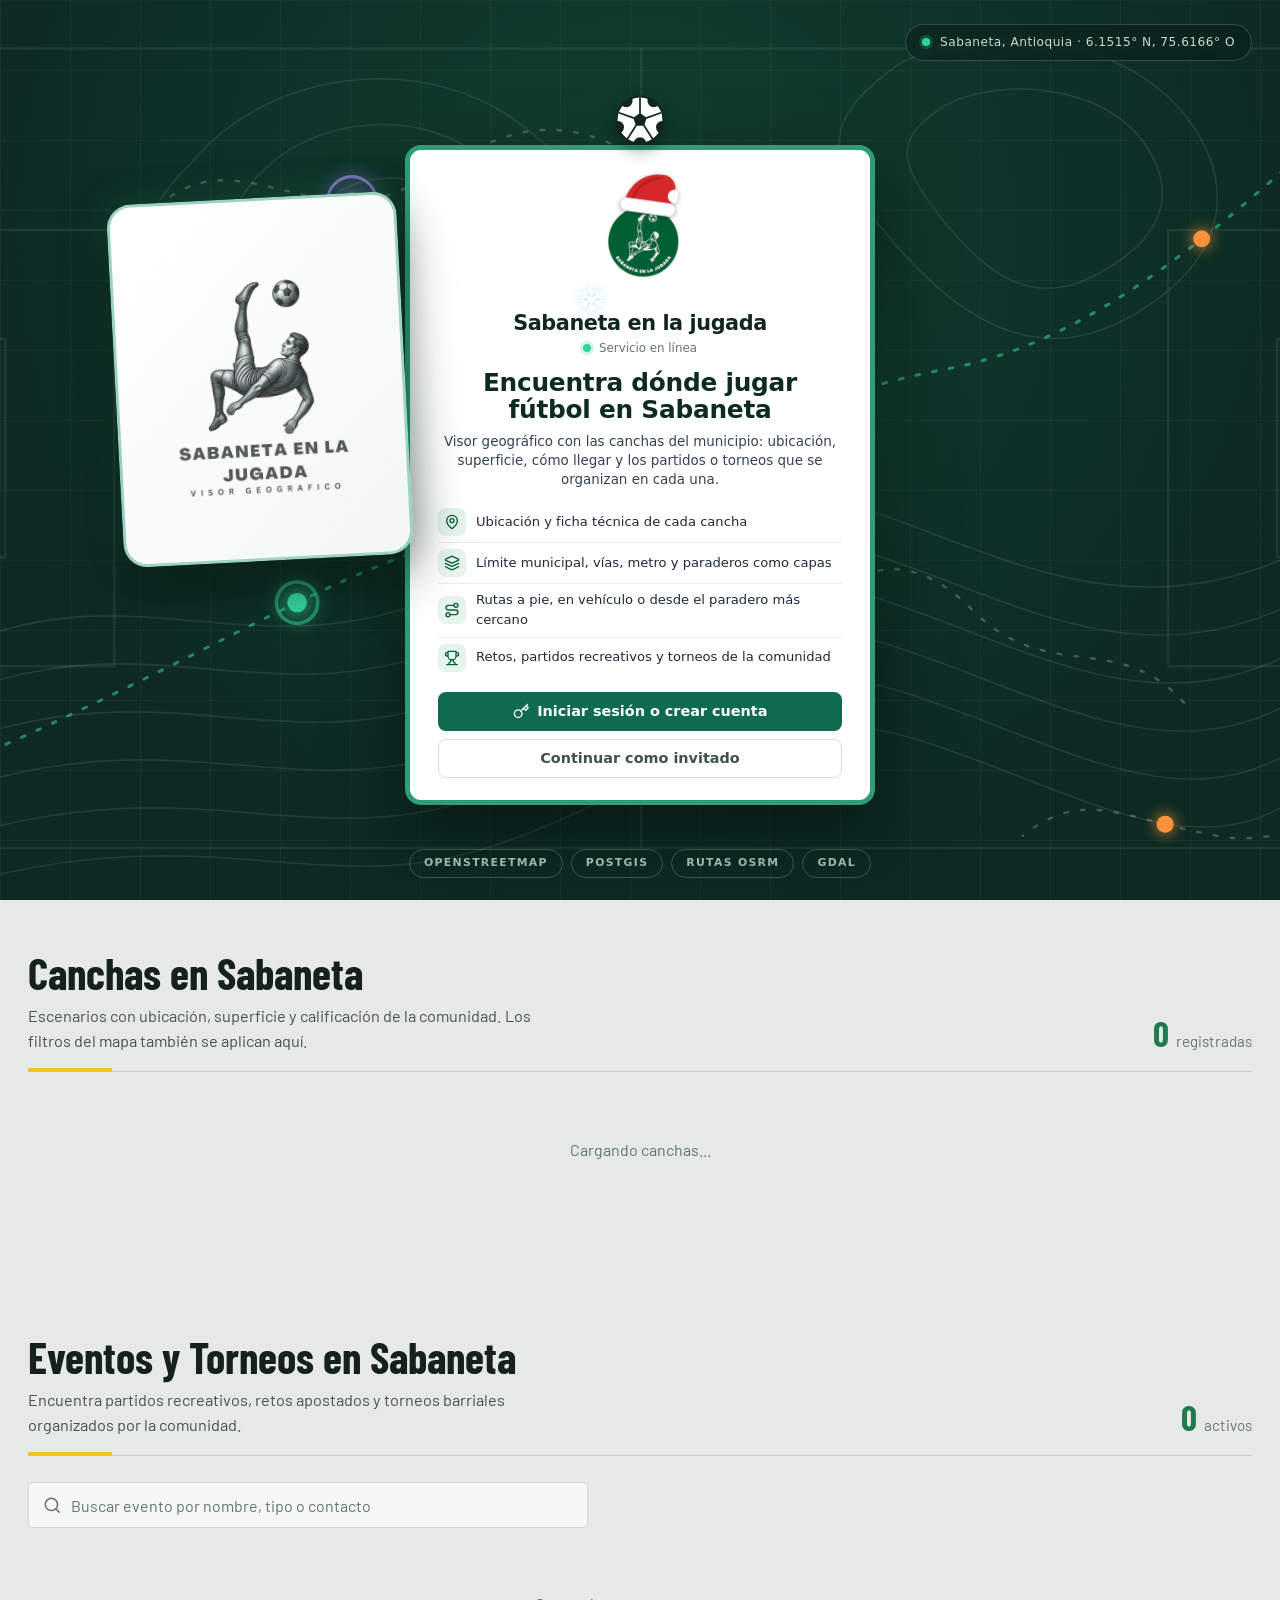
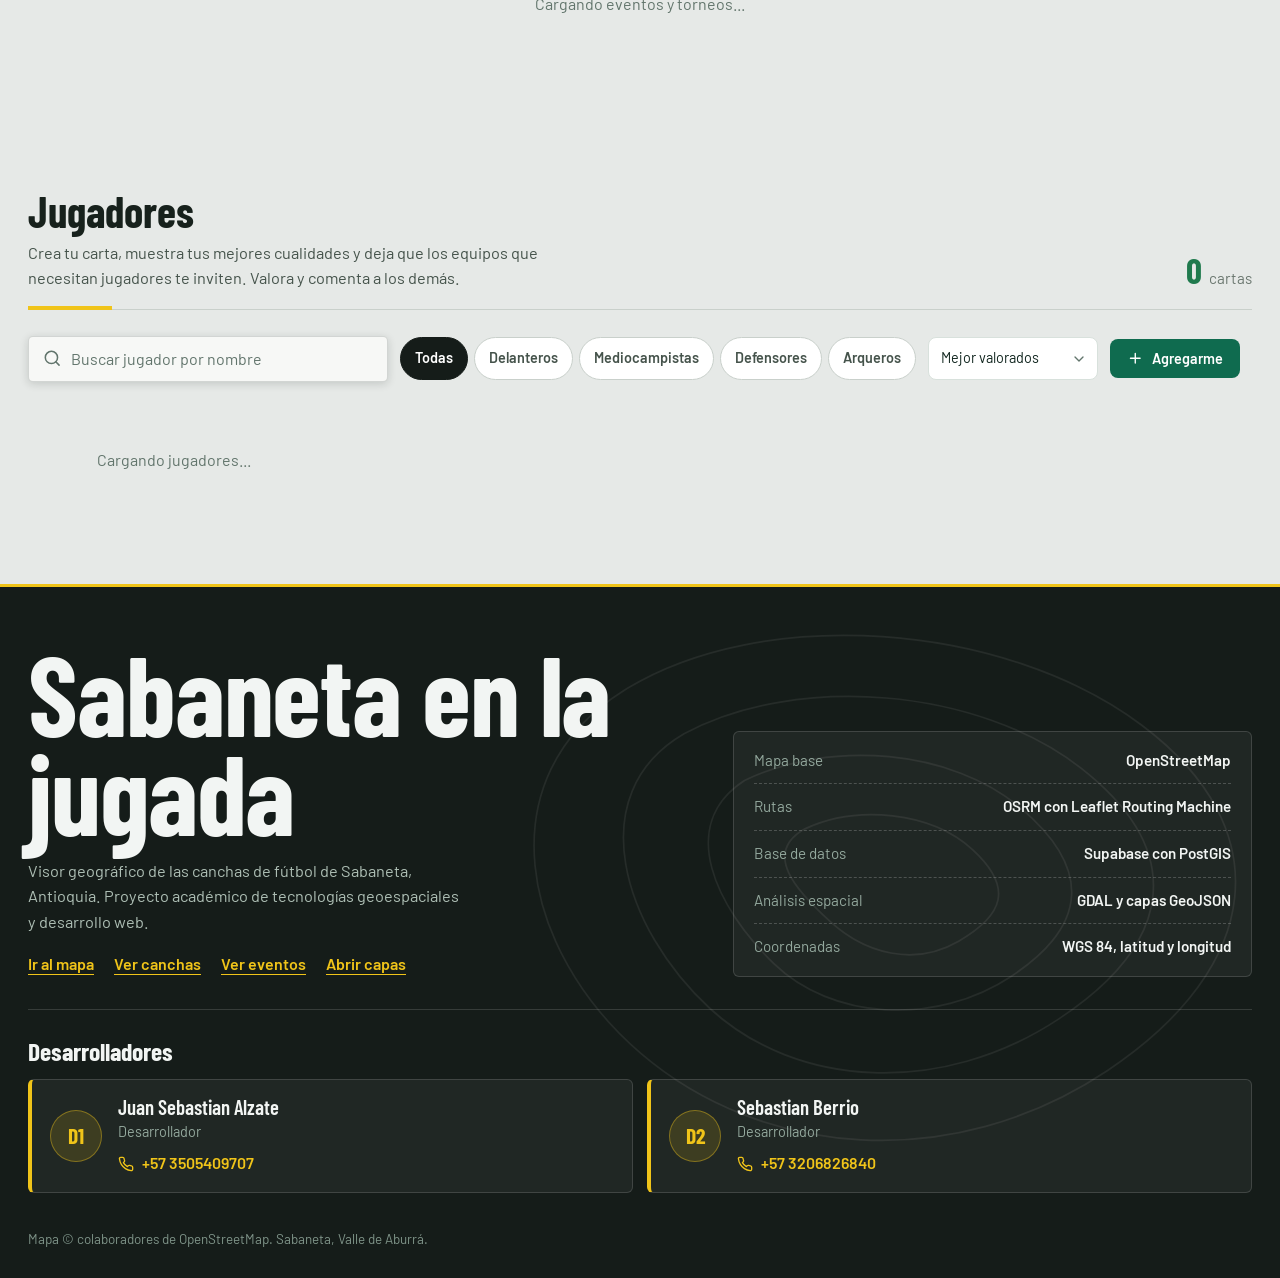
==== commit 78093b64: "Sistema para enviar mensajes" ====
--- a/index.html
+++ b/index.html
@@ -400,7 +400,10 @@
             <a href="#jugadores" class="nav-link" data-section="jugadores">Jugadores</a>
             <a href="#mapa" class="nav-link" data-open="capas">Capas GIS</a>
             <a href="#app-footer" class="nav-link" data-section="app-footer">Proyecto</a>
-            <span id="nav-sesion" class="nav-sesion" hidden></span>
+            <span id="nav-sesion" class="nav-sesion" hidden></span> 
+            <button type="button" id="btn-mensajes" class="nav-link" hidden>
+                Mensajes <span id="badge-mensajes" class="badge oculto">0</span>
+            </button>
         </nav>
 
         <div class="header-actions">
@@ -1285,6 +1288,43 @@
         </div>
     </div>
 
+    <div id="modal-chat" class="modal-overlay modal-overlay--drawer oculto">
+        <aside class="modal-content drawer chat" role="dialog" aria-modal="true" aria-labelledby="chat-titulo">
+            <button type="button" id="chat-cerrar" class="modal-cerrar modal-cerrar--float" aria-label="Cerrar">
+                <svg class="icon"><use href="#i-x" /></svg>
+            </button>
+
+            <!-- Vista: bandeja -->
+            <div id="chat-vista-bandeja" class="chat__vista">
+                <h3 class="chat__titulo">Mensajes</h3>
+                <div id="chat-lista" class="chat__lista"></div>
+            </div>
+
+            <!-- Vista: conversación -->
+            <div id="chat-vista-conv" class="chat__vista oculto">
+                <div class="chat__cab">
+                    <button type="button" id="chat-volver" class="link-btn">← Mensajes</button>
+                    <h3 id="chat-titulo" class="chat__titulo">Chat</h3>
+                </div>
+                <div id="chat-mensajes" class="chat__mensajes" aria-live="polite"></div>
+
+                <div class="chat__invitar">
+                    <select id="chat-cancha" class="select-nativo"></select>
+                    <input type="datetime-local" id="chat-fecha" class="input-reserva">
+                    <button type="button" id="chat-invitar-btn" class="btn btn--secondary btn--sm">
+                        <svg class="icon"><use href="#i-trophy" /></svg>Enviar invitación
+                    </button>
+                </div>
+
+                <form id="chat-form" class="chat__form">
+                    <input type="text" id="chat-texto" class="input-reserva" maxlength="1000"
+                        placeholder="Escribe un mensaje..." autocomplete="off" required>
+                    <button type="submit" class="btn btn--primary">Enviar</button>
+                </form>
+            </div>
+        </aside>
+    </div>
+
     <!-- Scripts CDN -->
     <script src="https://cdn.jsdelivr.net/npm/@supabase/supabase-js@2"></script>
     <script src="https://unpkg.com/leaflet@1.9.4/dist/leaflet.js"></script>
--- a/styles-jugadores.css
+++ b/styles-jugadores.css
@@ -228,4 +228,30 @@
 @media (max-width: 480px) {
     .jug-grid { grid-template-columns: repeat(3, minmax(0, 1fr)); gap: 12px 8px; }
     .jug-grid .fut-card__nombre { font-size: .58rem; }
-}+}
+
+.chat { display: flex; flex-direction: column; }
+.chat__vista { display: flex; flex-direction: column; height: 100%; padding: 22px 20px 16px; min-height: 0; }
+.chat__titulo { font-size: 1.2rem; font-weight: 800; margin-bottom: 12px; }
+.chat__cab { display: flex; flex-direction: column; gap: 4px; margin-bottom: 8px; }
+.chat__lista { overflow-y: auto; display: grid; gap: 8px; align-content: start; }
+.chat__fila { display: flex; align-items: center; gap: 12px; padding: 10px 12px; border: 1px solid var(--line);
+  border-radius: 10px; background: #fff; text-align: left; }
+.chat__fila:hover { background: var(--brand-soft); }
+.chat__fila-txt { flex: 1; min-width: 0; display: flex; flex-direction: column; }
+.chat__fila-txt small { color: var(--ink-3); overflow: hidden; text-overflow: ellipsis; white-space: nowrap; }
+.chat__avatar { width: 38px; height: 38px; display: grid; place-items: center; border-radius: 50%;
+  background: var(--brand); color: #fff; font-weight: 700; }
+
+.chat__mensajes { flex: 1; overflow-y: auto; display: flex; flex-direction: column; gap: 8px; padding: 10px 2px; min-height: 0; }
+.chat__msg { max-width: 82%; padding: 8px 12px; border-radius: 14px; font-size: .9rem; word-break: break-word; }
+.chat__msg time { display: block; margin-top: 2px; font-size: .68rem; opacity: .65; text-align: right; }
+.chat__msg--mio { align-self: flex-end; background: var(--brand); color: #fff; border-bottom-right-radius: 4px; }
+.chat__msg--otro { align-self: flex-start; background: var(--line-2); border-bottom-left-radius: 4px; }
+.chat__invitacion { display: grid; gap: 4px; }
+
+.chat__invitar { display: grid; grid-template-columns: 1fr 1fr; gap: 8px; padding: 10px 0; border-top: 1px solid var(--line-2); }
+.chat__invitar .btn { grid-column: 1 / -1; }
+.chat__form { display: flex; gap: 8px; }
+.chat__form .input-reserva { flex: 1; }
+@media (max-width: 720px) { .chat__form .input-reserva, .chat__invitar select, .chat__invitar input { font-size: 16px; } }
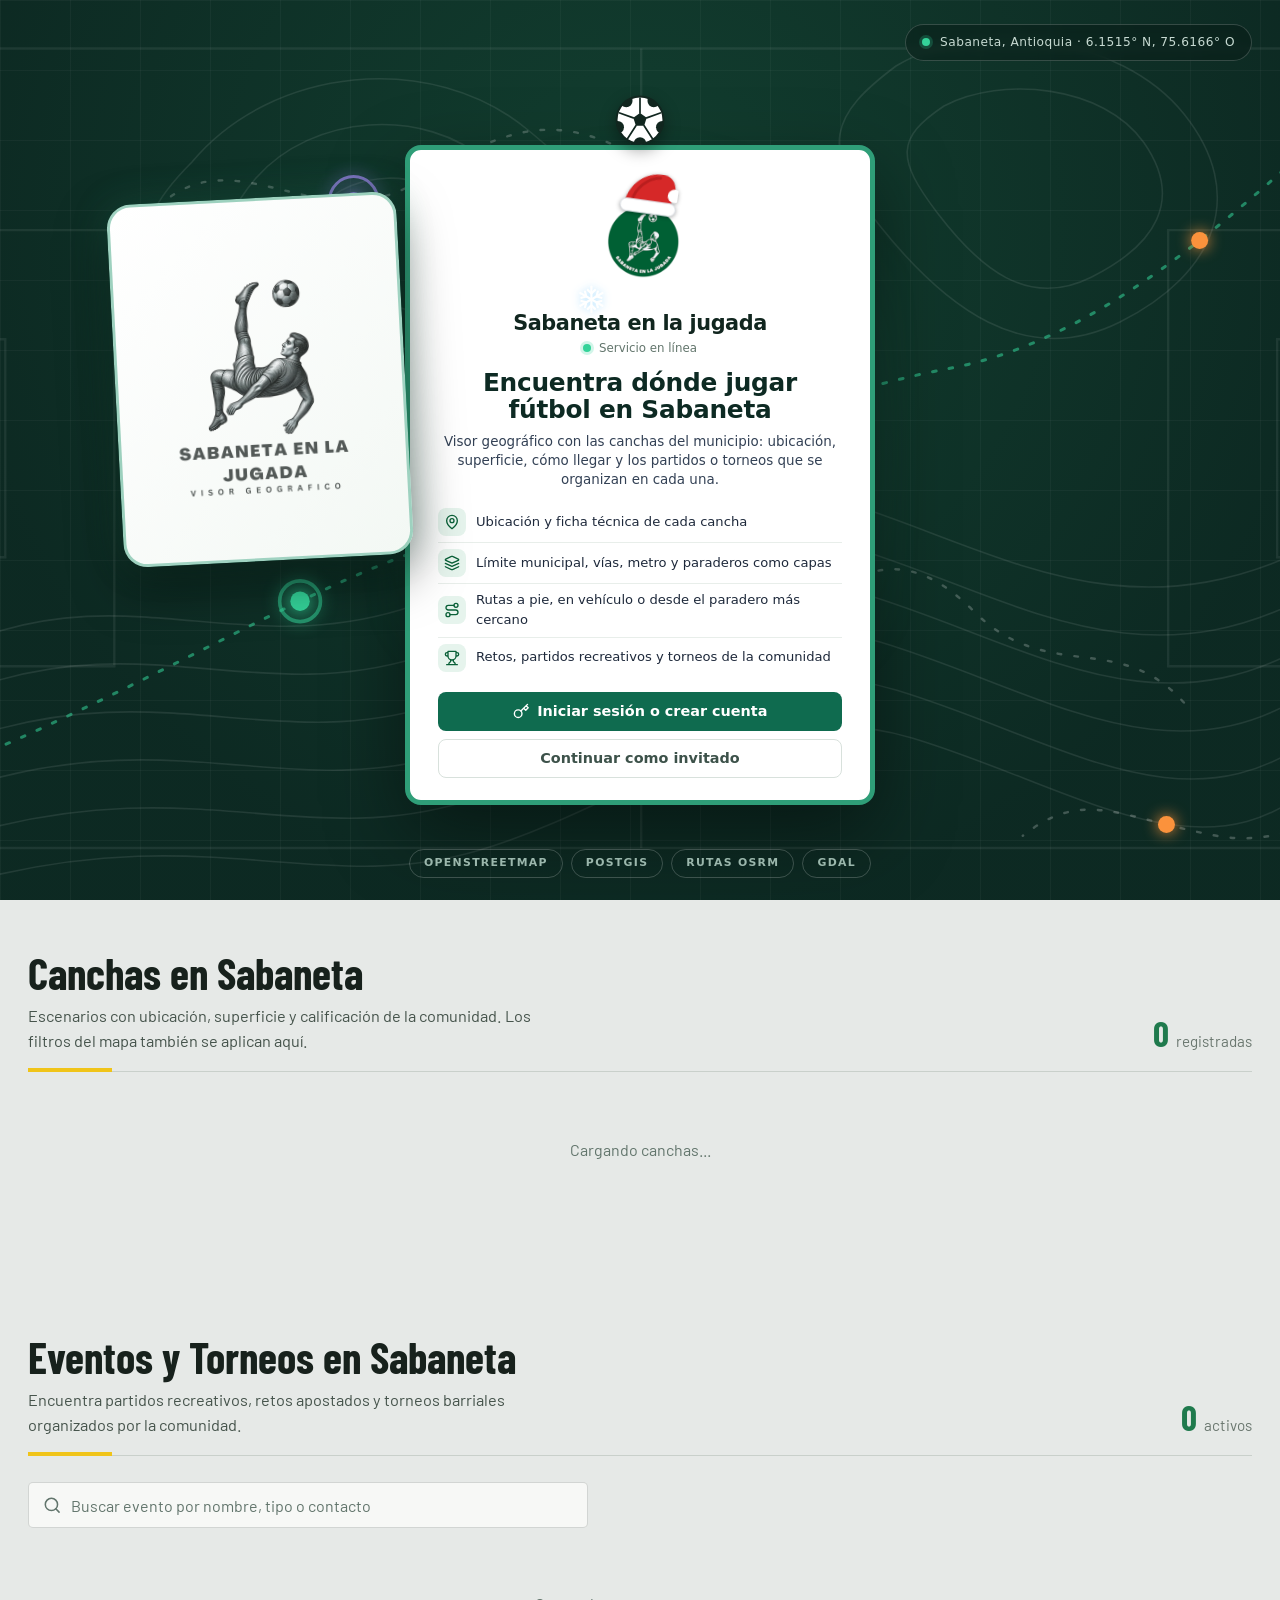
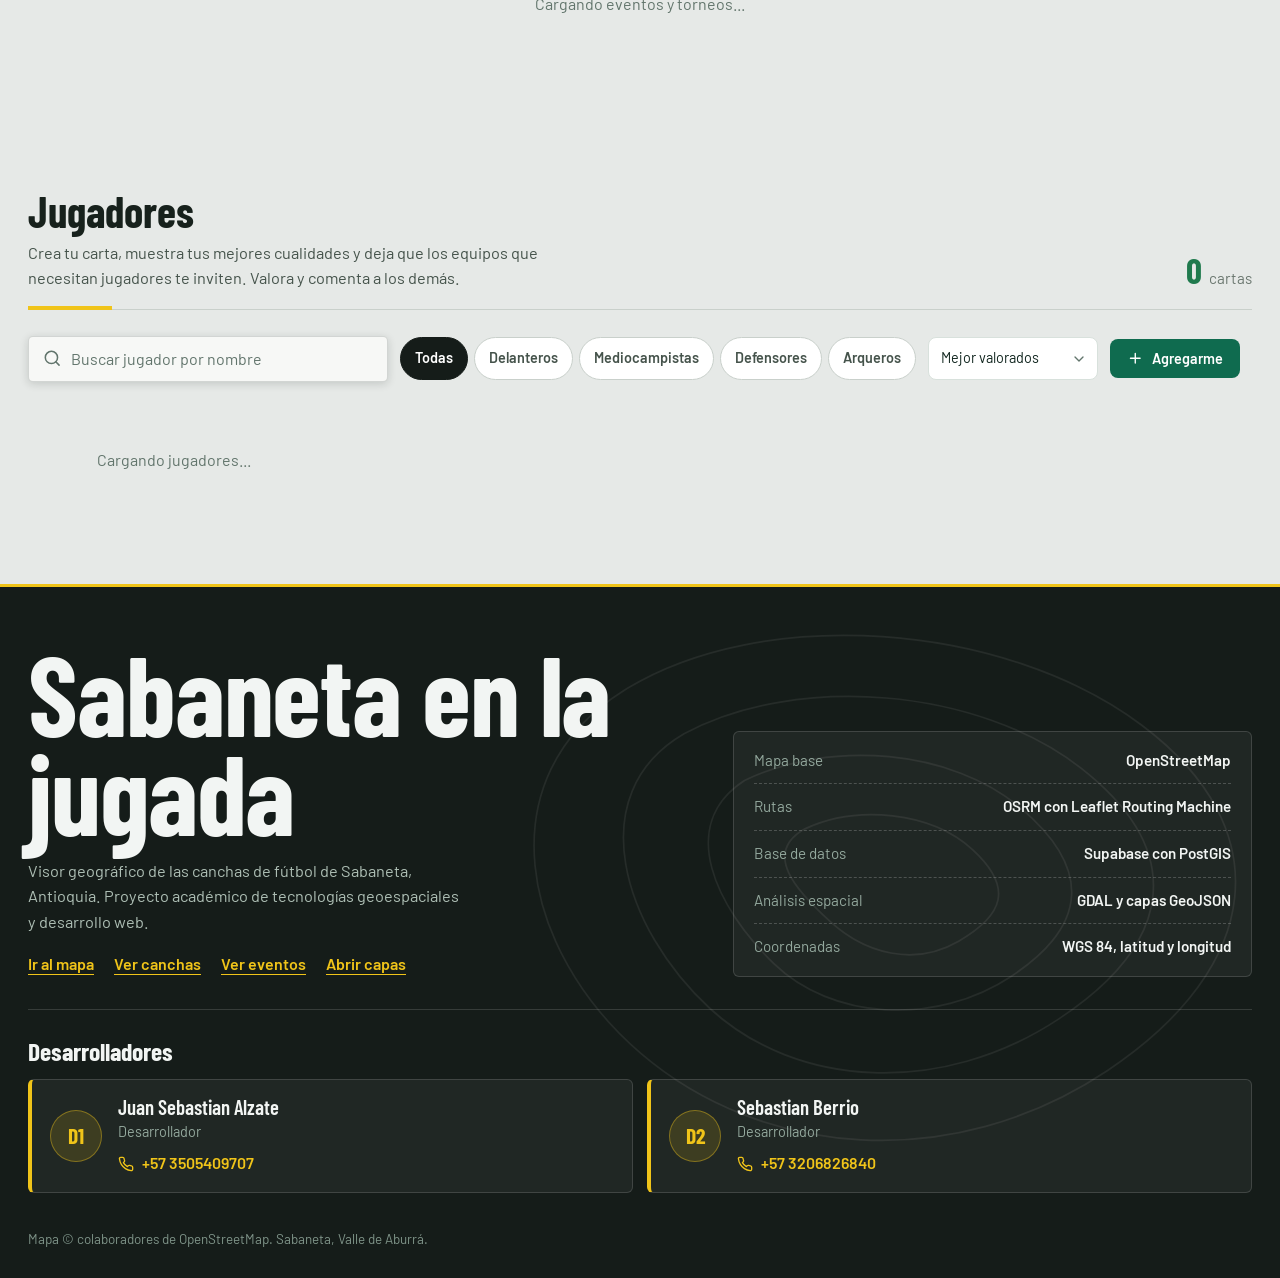
==== commit ff4c3b2d: "Nuevo diseño mensajeria, logo y separador por fecha" ====
--- a/index.html
+++ b/index.html
@@ -30,6 +30,7 @@
     <link rel="stylesheet" href="styles-navidad.css">
     <link rel="stylesheet" href="styles-navidad-panel.css">
     <link rel="stylesheet" href="styles-jugadores.css">
+    <link rel="stylesheet" href="styles-mensajeria.css">
 </head>
 
 <body>
@@ -41,6 +42,9 @@
             <symbol id="i-search" viewBox="0 0 24 24">
                 <circle cx="11" cy="11" r="8" />
                 <path d="m21 21-4.3-4.3" />
+            </symbol>
+            <symbol id="i-chat" viewBox="0 0 24 24">
+                <path d="M7.9 20A9 9 0 1 0 4 16.1L2 22Z" />
             </symbol>
             <symbol id="i-sliders" viewBox="0 0 24 24">
                 <path d="M21 4h-7M10 4H3M21 12h-9M8 12H3M21 20h-5M12 20H3M14 2v4M8 10v4M16 18v4" />
@@ -401,9 +405,6 @@
             <a href="#mapa" class="nav-link" data-open="capas">Capas GIS</a>
             <a href="#app-footer" class="nav-link" data-section="app-footer">Proyecto</a>
             <span id="nav-sesion" class="nav-sesion" hidden></span> 
-            <button type="button" id="btn-mensajes" class="nav-link" hidden>
-                Mensajes <span id="badge-mensajes" class="badge oculto">0</span>
-            </button>
         </nav>
 
         <div class="header-actions">
@@ -411,6 +412,11 @@
                 <span class="status-indicator"></span>
                 <span>Servicio geográfico</span>
             </div>
+            <button type="button" id="btn-mensajes" class="nav-icon-btn" hidden
+                    aria-label="Mensajes" title="Mensajes">
+                <svg class="icon"><use href="#i-chat" /></svg>
+                <span id="badge-mensajes" class="badge oculto">0</span>
+            </button>
             <!-- Aquí se inserta el enlace a administración cuando el usuario es admin -->
             <div id="header-acciones" class="header-slot"></div>
         </div>
@@ -1337,5 +1343,4 @@
     <script src="carga-visor.js"></script>
     <script src="app.js"></script>
 </body>
-
-</html>
+</html>
--- a/styles-mensajeria.css
+++ b/styles-mensajeria.css
@@ -0,0 +1,217 @@
+/* ==========================================================================
+   Mensajería · Sabaneta en la jugada
+   Tema: vestuario / cancha. Verde profundo, césped a franjas, tarjeta amarilla
+   para las notificaciones y "convocatorias" para las invitaciones a jugar.
+   Se carga después de styles.css (usa --deep, --brand, --line, --ink...).
+   ========================================================================== */
+
+:root {
+    --chat-amarilla: #f0c419;
+    --chat-cesped-a: #eaf2ed;
+    --chat-cesped-b: #e1ece5;
+    --chat-lineas: url("data:image/svg+xml,%3Csvg xmlns='http://www.w3.org/2000/svg' viewBox='0 0 200 120' fill='none' stroke='%23ffffff' stroke-opacity='.10' stroke-width='2'%3E%3Ccircle cx='160' cy='60' r='38'/%3E%3Cpath d='M160 10v100M200 30h-34v60h34'/%3E%3C/svg%3E");
+}
+
+/* ==========================================================================
+   1. Botón de mensajes en la cabecera (ícono + contador)
+   ========================================================================== */
+.nav-icon-btn {
+    position: relative;
+    display: inline-grid; place-items: center;
+    width: 44px; height: 44px; padding: 0;
+    border: 1px solid rgba(255, 255, 255, .22); border-radius: 50%;
+    background: rgba(255, 255, 255, .09); color: #fff;
+    transition: background-color .15s, color .15s, transform .15s;
+}
+.nav-icon-btn[hidden] { display: none; }
+.nav-icon-btn .icon { width: 22px; height: 22px; }
+.nav-icon-btn:hover { background: #fff; color: var(--deep); transform: translateY(-1px); }
+
+/* Contador: una "tarjeta amarilla" sobre el ícono */
+.nav-icon-btn .badge {
+    position: absolute; top: -5px; right: -6px;
+    min-width: 20px; height: 22px; padding: 0 6px;
+    border-radius: 5px; border: 2px solid var(--deep);
+    background: var(--chat-amarilla); color: var(--deep);
+    font-family: var(--f-display); font-size: .74rem; font-weight: 800; line-height: 1;
+    box-shadow: 0 2px 6px rgba(0, 0, 0, .35);
+    transform: rotate(-6deg);
+}
+.nav-icon-btn .badge.pop { animation: chat-badge-pop .5s cubic-bezier(.3, 1.6, .5, 1); }
+.nav-icon-btn.tiene-nuevos .icon { animation: chat-campana 1.6s ease-in-out 2; transform-origin: 50% 0; }
+
+@keyframes chat-badge-pop {
+    0% { transform: rotate(-6deg) scale(.3); }
+    60% { transform: rotate(-6deg) scale(1.35); }
+    100% { transform: rotate(-6deg) scale(1); }
+}
+@keyframes chat-campana {
+    0%, 60%, 100% { transform: rotate(0); }
+    10% { transform: rotate(14deg); } 20% { transform: rotate(-12deg); }
+    30% { transform: rotate(8deg); } 40% { transform: rotate(-6deg); }
+}
+
+/* En móvil la cabecera oculta .header-actions: si hay sesión, el ícono se queda visible */
+@media (max-width: 720px) {
+    .header-actions:has(.nav-icon-btn:not([hidden])) { display: flex; }
+    .header-actions:has(.nav-icon-btn:not([hidden])) .header-status { display: none; }
+}
+
+/* ==========================================================================
+   2. Panel lateral del chat
+   ========================================================================== */
+.chat { display: flex; flex-direction: column; background: #f6f9f7; }
+.chat__vista { flex: 1; display: flex; flex-direction: column; min-height: 0; padding: 0; }
+
+/* Cabecera con marcas de cancha */
+.chat__titulo,
+.chat__cab {
+    background-color: var(--deep);
+    background-image: var(--chat-lineas);
+    background-repeat: no-repeat; background-position: right -20px center; background-size: auto 150%;
+    color: #fff;
+}
+.chat__titulo {
+    margin: 0; padding: 24px 64px 18px 20px;
+    font-size: 1.3rem; font-weight: 800; letter-spacing: -.01em;
+    border-bottom: 4px solid var(--chat-amarilla);
+}
+.chat__cab {
+    display: flex; flex-direction: column; gap: 6px; margin: 0;
+    padding: 16px 64px 14px 20px;
+    border-bottom: 4px solid var(--chat-amarilla);
+}
+.chat__cab .chat__titulo {
+    margin: 0; padding: 0; border: 0; background: none;
+    font-size: 1.25rem; text-transform: uppercase; letter-spacing: .02em;
+}
+.chat__cab .link-btn { align-self: flex-start; color: #9fdcc3; font-size: .8rem; text-decoration: none; }
+.chat__cab .link-btn:hover { color: #fff; }
+
+/* ---------- Bandeja ---------- */
+.chat__lista {
+    flex: 1; overflow-y: auto; display: grid; gap: 10px; align-content: start;
+    padding: 16px;
+}
+.chat__lista > .modal-subtexto { padding: 28px 8px; text-align: center; }
+
+.chat__fila {
+    position: relative; display: flex; align-items: center; gap: 12px;
+    width: 100%; padding: 12px 14px 12px 16px;
+    border: 1px solid var(--line); border-left: 5px solid var(--brand);
+    border-radius: 12px; background: #fff; text-align: left;
+    box-shadow: 0 1px 2px rgba(13, 42, 35, .06);
+    transition: transform .15s, box-shadow .15s, border-color .15s;
+}
+.chat__fila:hover { transform: translateX(3px); box-shadow: 0 6px 16px rgba(13, 42, 35, .12); border-left-color: var(--chat-amarilla); }
+.chat__fila-txt { flex: 1; min-width: 0; display: flex; flex-direction: column; gap: 1px; }
+.chat__fila-txt strong { font-family: var(--f-display); font-size: 1rem; text-transform: uppercase; letter-spacing: .02em; }
+.chat__fila-txt small { color: var(--ink-3); overflow: hidden; text-overflow: ellipsis; white-space: nowrap; }
+
+/* Avatar tipo "dorsal" */
+.chat__avatar {
+    width: 44px; height: 44px; flex: none; display: grid; place-items: center;
+    border-radius: 50%; background: var(--deep); color: #fff;
+    font-family: var(--f-display); font-size: 1.2rem; font-weight: 800;
+    box-shadow: 0 0 0 3px #fff, 0 0 0 5px var(--brand);
+}
+
+/* Contador de no leídos dentro de la bandeja */
+.chat__fila .badge {
+    min-width: 24px; height: 24px; border-radius: 6px; padding: 0 7px;
+    background: var(--chat-amarilla); color: var(--deep);
+    font-family: var(--f-display); font-weight: 800; transform: rotate(-5deg);
+    box-shadow: 0 2px 5px rgba(0, 0, 0, .2);
+}
+
+/* ---------- Conversación ---------- */
+.chat__mensajes {
+    flex: 1; min-height: 0; overflow-y: auto;
+    display: flex; flex-direction: column; gap: 8px; padding: 16px 14px;
+    /* césped cortado a franjas */
+    background: repeating-linear-gradient(0deg, var(--chat-cesped-a) 0 56px, var(--chat-cesped-b) 56px 112px);
+}
+.chat__msg {
+    max-width: 82%; padding: 9px 13px; border-radius: 16px;
+    font-size: .92rem; line-height: 1.4; word-break: break-word;
+    box-shadow: 0 1px 2px rgba(13, 42, 35, .12);
+    animation: chat-entra .22s ease-out;
+}
+@keyframes chat-entra { from { opacity: 0; transform: translateY(6px) scale(.98); } }
+.chat__msg p { margin: 0; }
+.chat__msg time { display: block; margin-top: 3px; font-size: .68rem; opacity: .65; text-align: right; }
+.chat__msg--mio {
+    align-self: flex-end; border-bottom-right-radius: 4px;
+    background: linear-gradient(135deg, var(--brand), var(--brand-strong)); color: #fff;
+}
+.chat__msg--otro {
+    align-self: flex-start; border-bottom-left-radius: 4px;
+    background: #fff; color: var(--ink); border: 1px solid var(--line);
+}
+
+/* Invitación = "convocatoria" */
+.chat__msg:has(.chat__invitacion) { padding: 4px; background: transparent; border: 0; box-shadow: none; }
+.chat__msg:has(.chat__invitacion) time { color: var(--ink-2); padding: 0 6px 2px; }
+.chat__invitacion {
+    position: relative; display: grid; gap: 4px; padding: 12px 14px 12px 18px;
+    border-radius: 12px; background: var(--deep); color: #fff;
+    border: 2px dashed var(--chat-amarilla);
+    box-shadow: 0 6px 16px rgba(13, 42, 35, .25);
+}
+.chat__invitacion::before,
+.chat__invitacion::after {          /* muescas de boleta */
+    content: ""; position: absolute; top: 50%; width: 14px; height: 14px; margin-top: -7px;
+    border-radius: 50%; background: var(--chat-cesped-a);
+}
+.chat__invitacion::before { left: -8px; }
+.chat__invitacion::after { right: -8px; }
+.chat__invitacion b {
+    font-family: var(--f-display); font-size: .78rem; letter-spacing: .12em; text-transform: uppercase;
+    color: var(--chat-amarilla);
+}
+.chat__invitacion span { font-size: .9rem; }
+.chat__invitacion .btn {
+    margin-top: 6px; background: var(--chat-amarilla); color: var(--deep); border-color: transparent;
+}
+.chat__invitacion .btn:hover { background: #fff; }
+
+/* Separador de día dentro del chat */
+.chat__dia {
+    align-self: center; margin: 10px 0 4px;
+    position: sticky; top: 4px; z-index: 1;
+}
+.chat__dia span {
+    display: inline-block; padding: 4px 14px; border-radius: 999px;
+    background: var(--deep); color: #fff;
+    font-family: var(--f-display); font-size: .72rem; font-weight: 700;
+    letter-spacing: .08em; text-transform: uppercase;
+    box-shadow: 0 2px 6px rgba(13, 42, 35, .25);
+}
+
+/* Fecha del último mensaje en la bandeja */
+.chat__fila-cab { display: flex; align-items: baseline; justify-content: space-between; gap: 10px; }
+.chat__fila-cab time { flex: none; font-size: .72rem; color: var(--ink-3); font-weight: 600; }
+.chat__fila:has(.badge) .chat__fila-cab time { color: var(--deep); }
+
+
+/* ---------- Barra para invitar + escribir ---------- */
+.chat__invitar {
+    display: grid; grid-template-columns: 1fr 1fr; gap: 8px;
+    padding: 12px 14px; background: #fff; border-top: 1px solid var(--line);
+}
+.chat__invitar .btn { grid-column: 1 / -1; }
+.chat__form {
+    display: flex; gap: 8px; padding: 12px 14px calc(12px + env(safe-area-inset-bottom));
+    background: #fff; border-top: 1px solid var(--line-2);
+}
+.chat__form .input-reserva { flex: 1; border-radius: 999px; padding-left: 16px; }
+.chat__form .btn { border-radius: 999px; padding-inline: 20px; }
+
+@media (max-width: 720px) {
+    .chat__form .input-reserva,
+    .chat__invitar select,
+    .chat__invitar input { font-size: 16px; }
+}
+@media (prefers-reduced-motion: reduce) {
+    .chat__msg, .nav-icon-btn .badge.pop, .nav-icon-btn.tiene-nuevos .icon { animation: none; }
+}
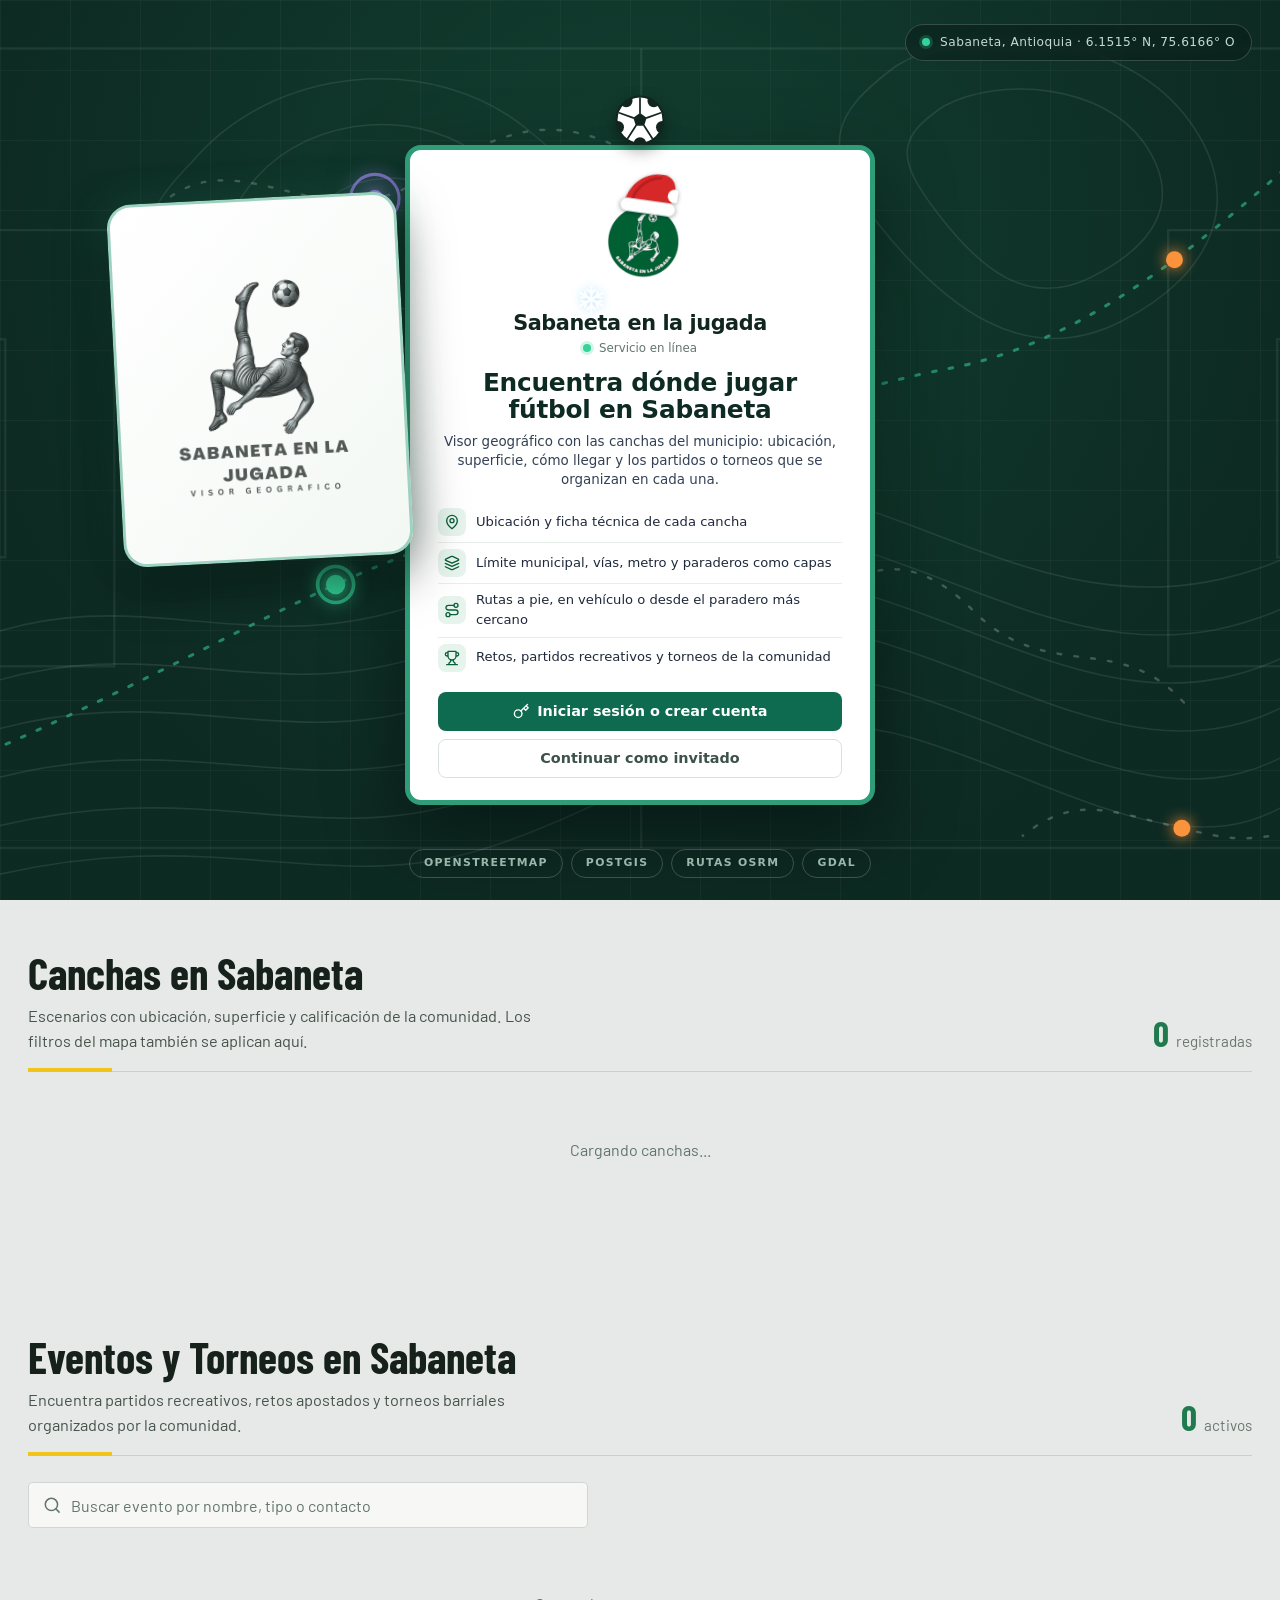
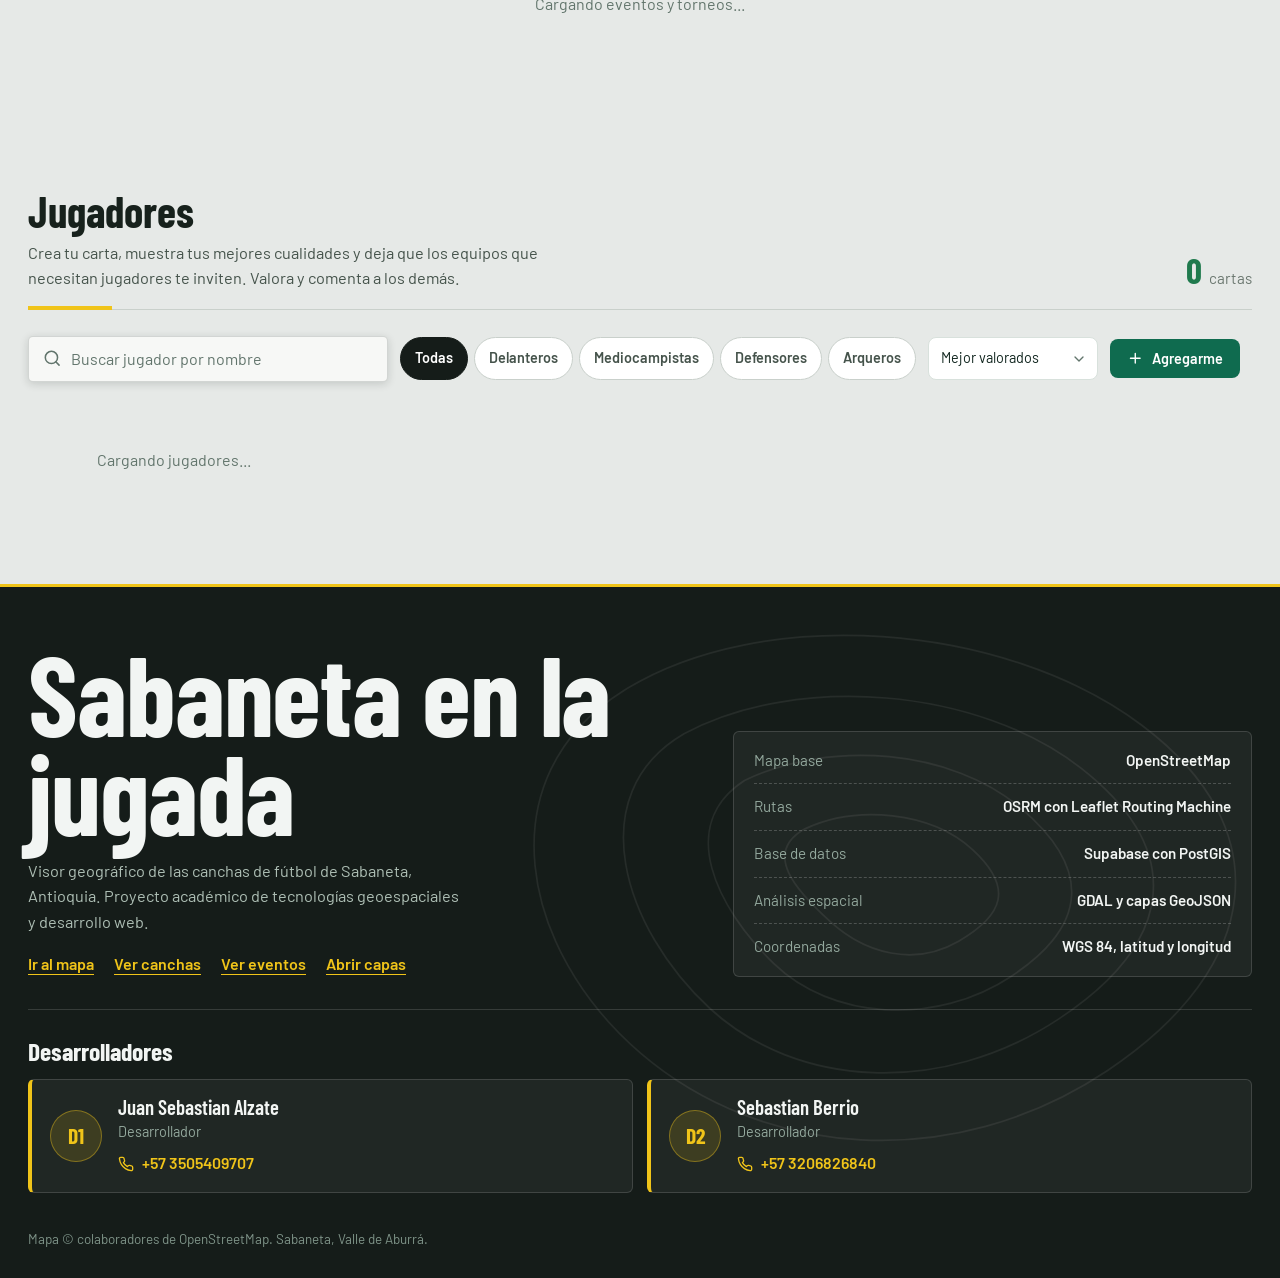
==== commit cc9114e8: "Implementacion robots.txt y sitemap.xml" ====
--- a/index.html
+++ b/index.html
@@ -8,6 +8,26 @@
     <meta name="description"
         content="Sabaneta en la jugada: visor geográfico para encontrar canchas de fútbol en Sabaneta, con ubicación, superficie, rutas de acceso, eventos y torneos.">
     <meta name="theme-color" content="#0d2a23">
+    <link rel="canonical" href="https://sabaneta-en-la-jugada.vercel.app/">
+    <meta property="og:type" content="website">
+    <meta property="og:title" content="Sabaneta en la jugada | Visor geográfico de canchas de fútbol en Sabaneta">
+    <meta property="og:description" content="Encuentra canchas de fútbol en Sabaneta, ubicación, superficie, rutas de acceso, eventos y torneos.">
+    <meta property="og:url" content="https://sabaneta-en-la-jugada.vercel.app/">
+    <script type="application/ld+json">
+    {
+      "@context": "https://schema.org",
+      "@type": "WebApplication",
+      "name": "Sabaneta en la jugada",
+      "description": "Visor geográfico para encontrar canchas de fútbol en Sabaneta, con ubicación, superficie, rutas de acceso, eventos y torneos.",
+      "url": "https://sabaneta-en-la-jugada.vercel.app/",
+      "applicationCategory": "SportsApplication",
+      "inLanguage": "es-CO",
+      "areaServed": {
+        "@type": "AdministrativeArea",
+        "name": "Sabaneta, Antioquia, Colombia"
+      }
+    }
+    </script>
     <link rel="icon" href="img/favicon.ico" sizes="any" />
 
     <!-- Tipografía -->
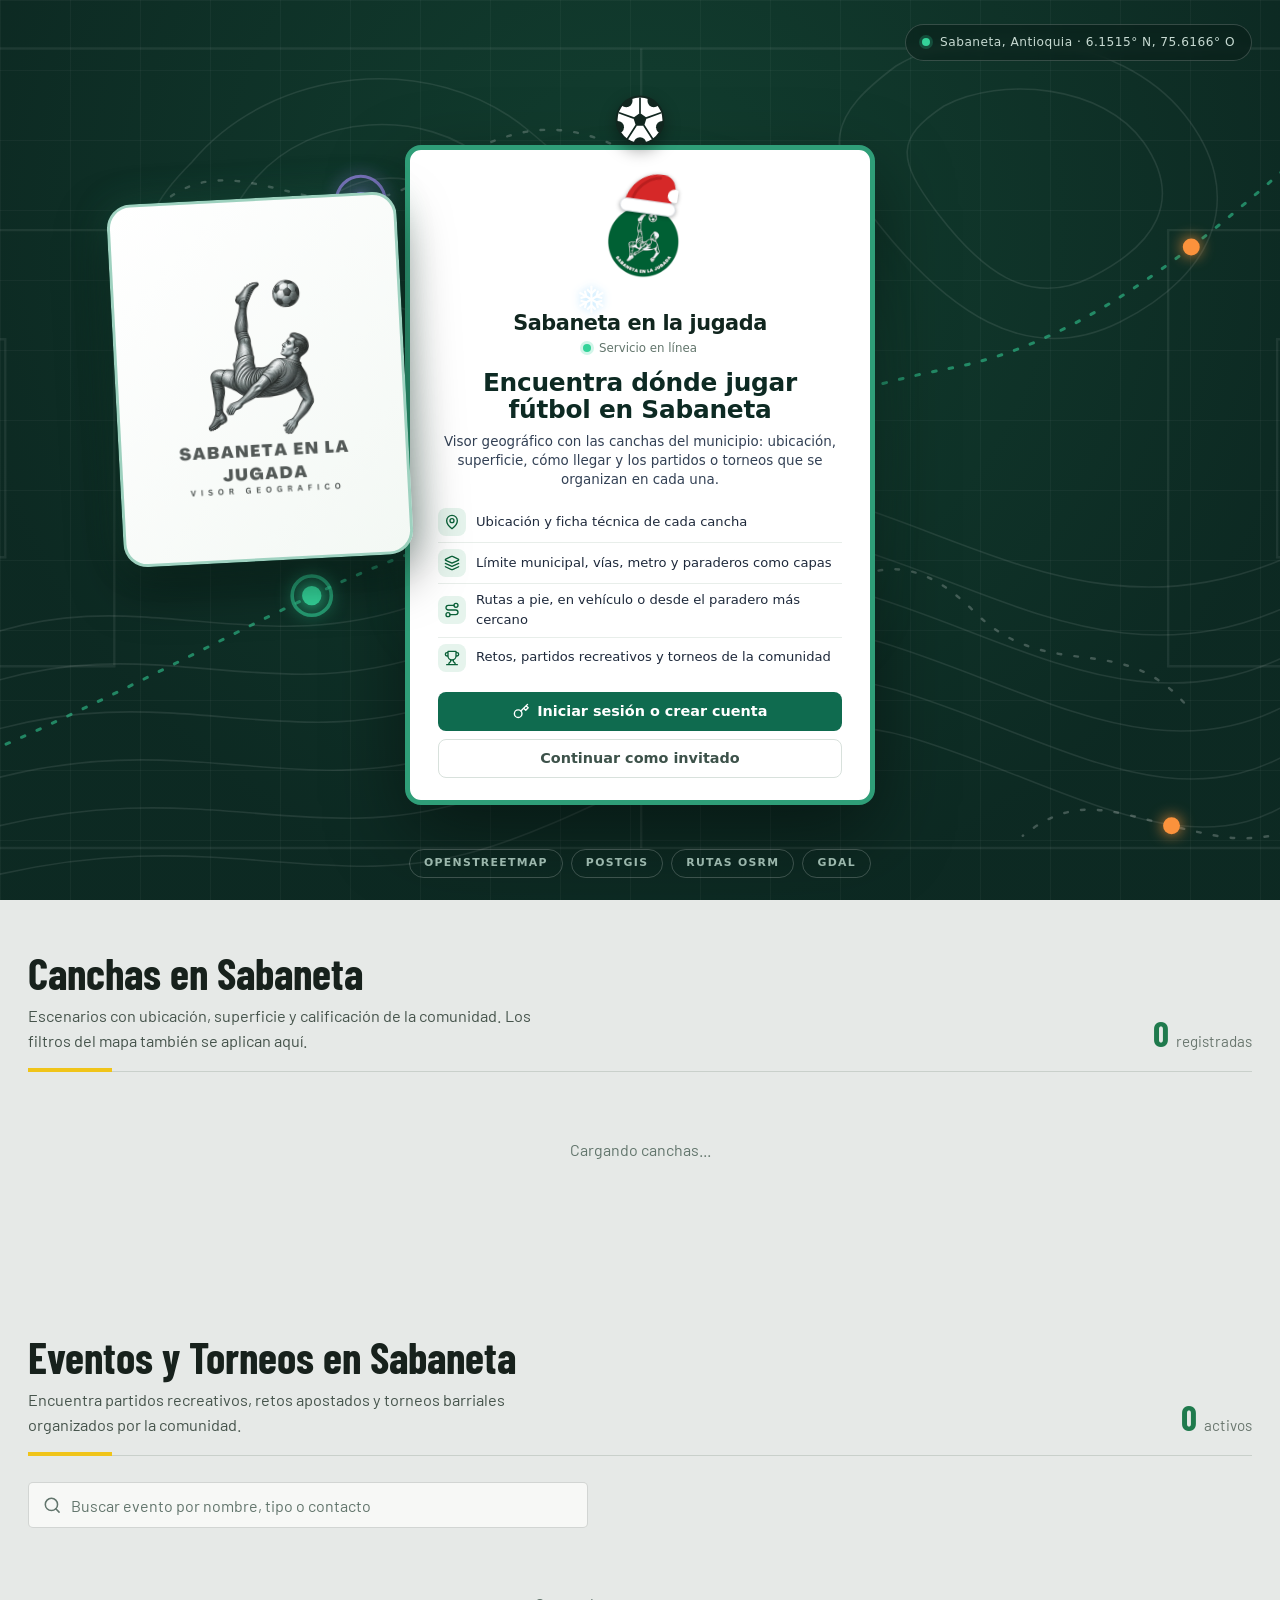
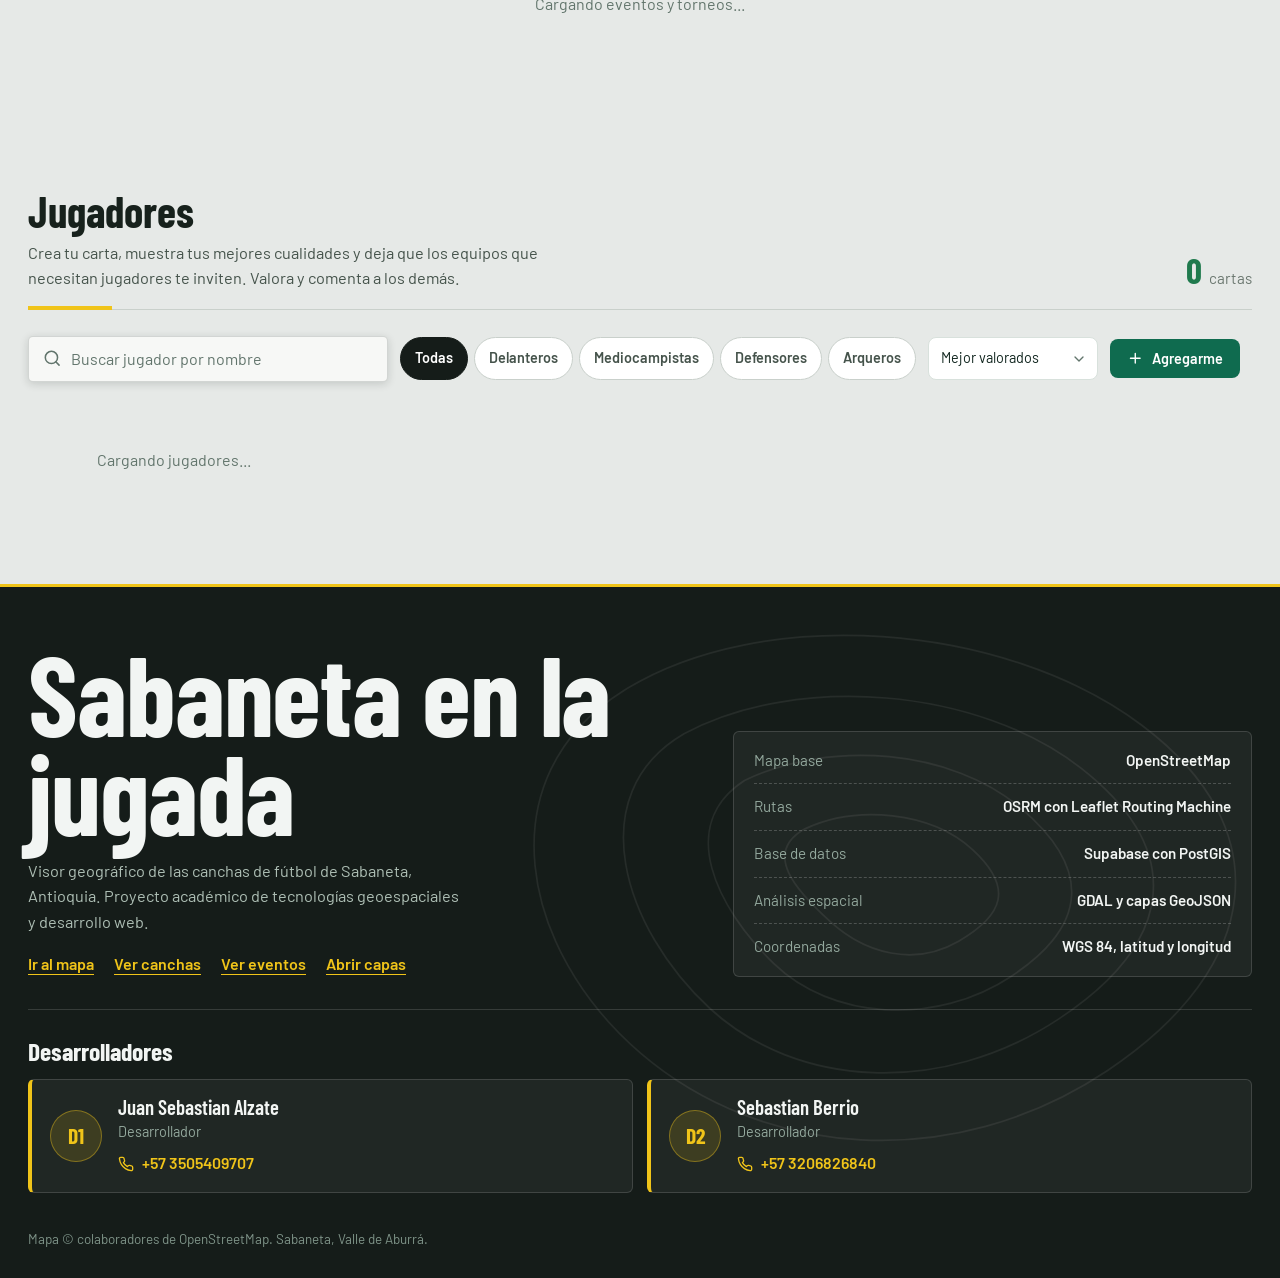
==== commit cd43431e: "Cambio del nombre del sitio y logo" ====
--- a/index.html
+++ b/index.html
@@ -8,6 +8,7 @@
     <meta name="description"
         content="Sabaneta en la jugada: visor geográfico para encontrar canchas de fútbol en Sabaneta, con ubicación, superficie, rutas de acceso, eventos y torneos.">
     <meta name="theme-color" content="#0d2a23">
+    <meta property="og:site_name" content="Sabaneta en la jugada">
     <link rel="canonical" href="https://sabaneta-en-la-jugada.vercel.app/">
     <meta property="og:type" content="website">
     <meta property="og:title" content="Sabaneta en la jugada | Visor geográfico de canchas de fútbol en Sabaneta">
@@ -28,7 +29,18 @@
       }
     }
     </script>
-    <link rel="icon" href="img/favicon.ico" sizes="any" />
+    <script type="application/ld+json">
+    {
+        "@context": "https://schema.org",
+        "@type": "WebSite",
+        "name": "Sabaneta en la jugada",
+        "alternateName": ["Sabaneta en la Jugada", "SELJ"],
+        "url": "https://sabaneta-en-la-jugada.vercel.app/"
+    }
+    </script>
+    <link rel="icon" href="/img/favicon.ico" sizes="48x48">
+    <link rel="icon" type="image/png" href="/img/favicon-192.png" sizes="192x192">
+    <link rel="apple-touch-icon" href="/img/favicon-192.png">
 
     <!-- Tipografía -->
     <link rel="preconnect" href="https://fonts.googleapis.com">
